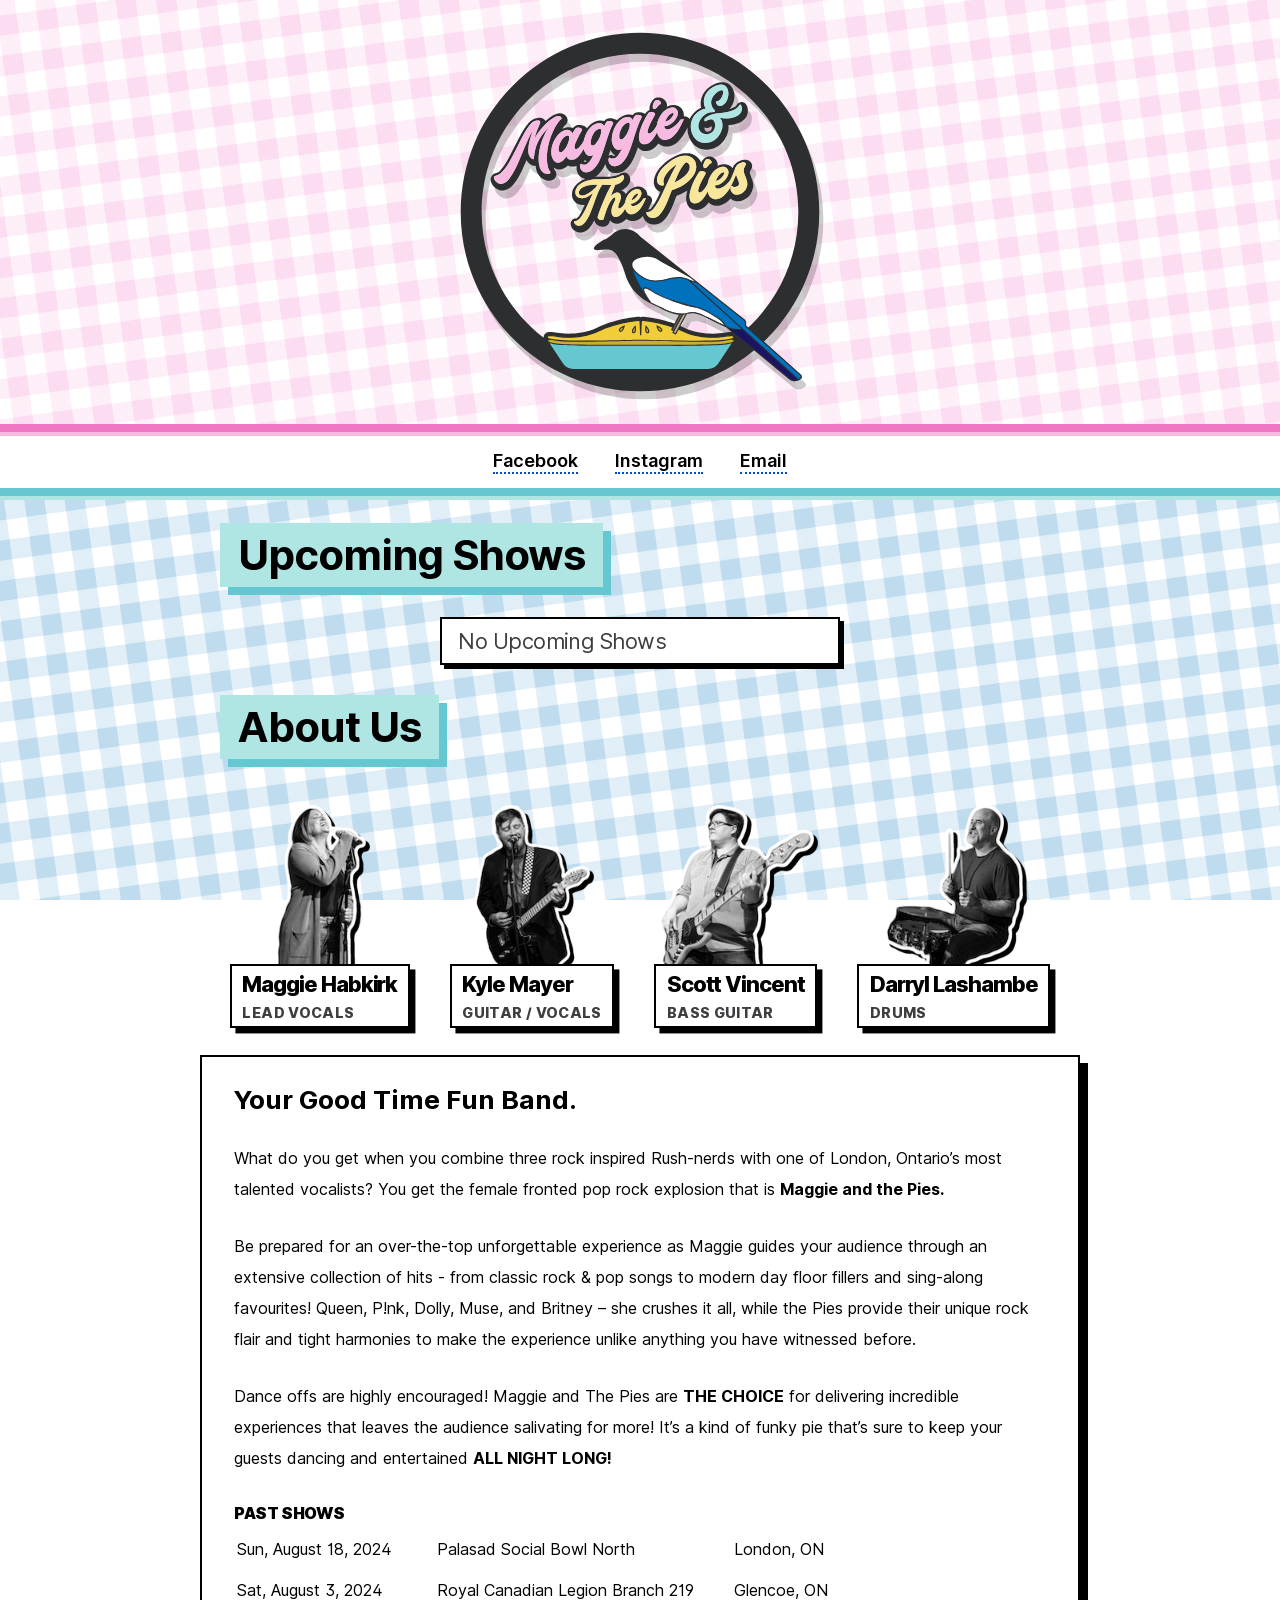
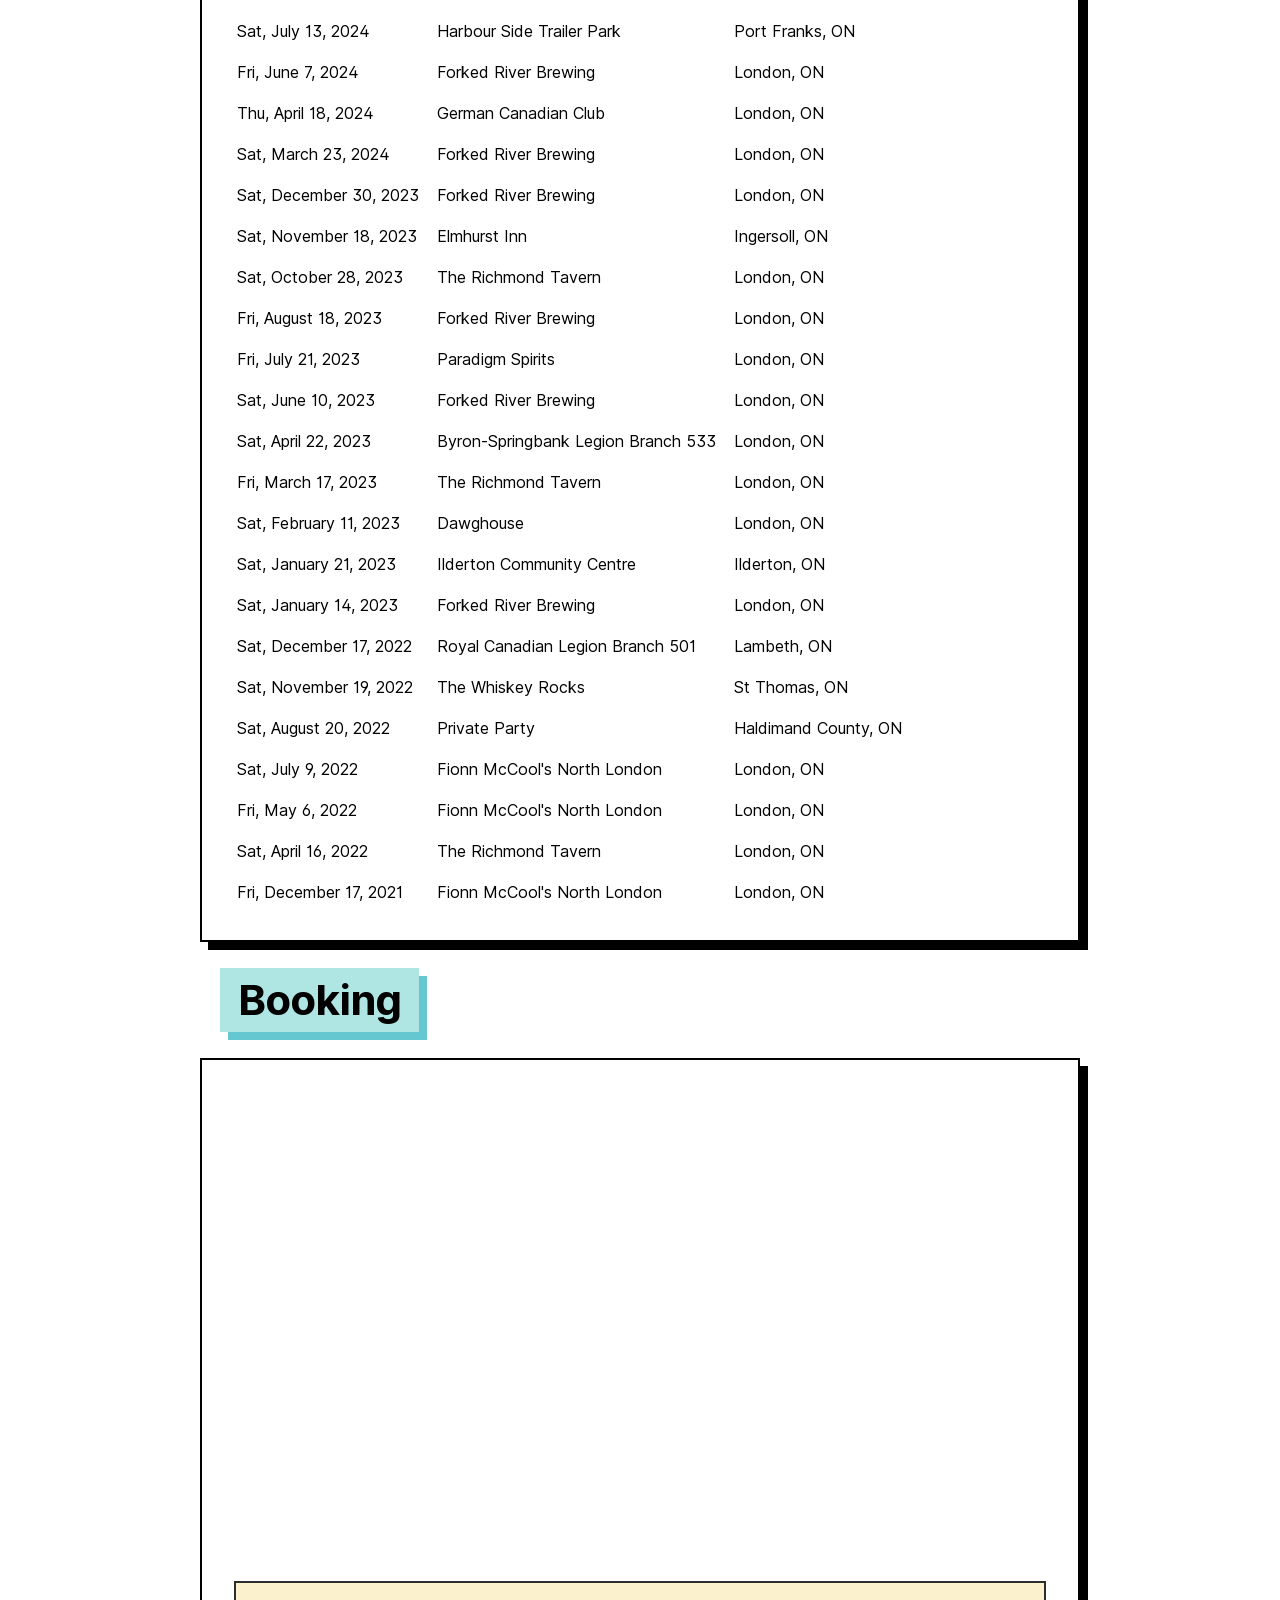
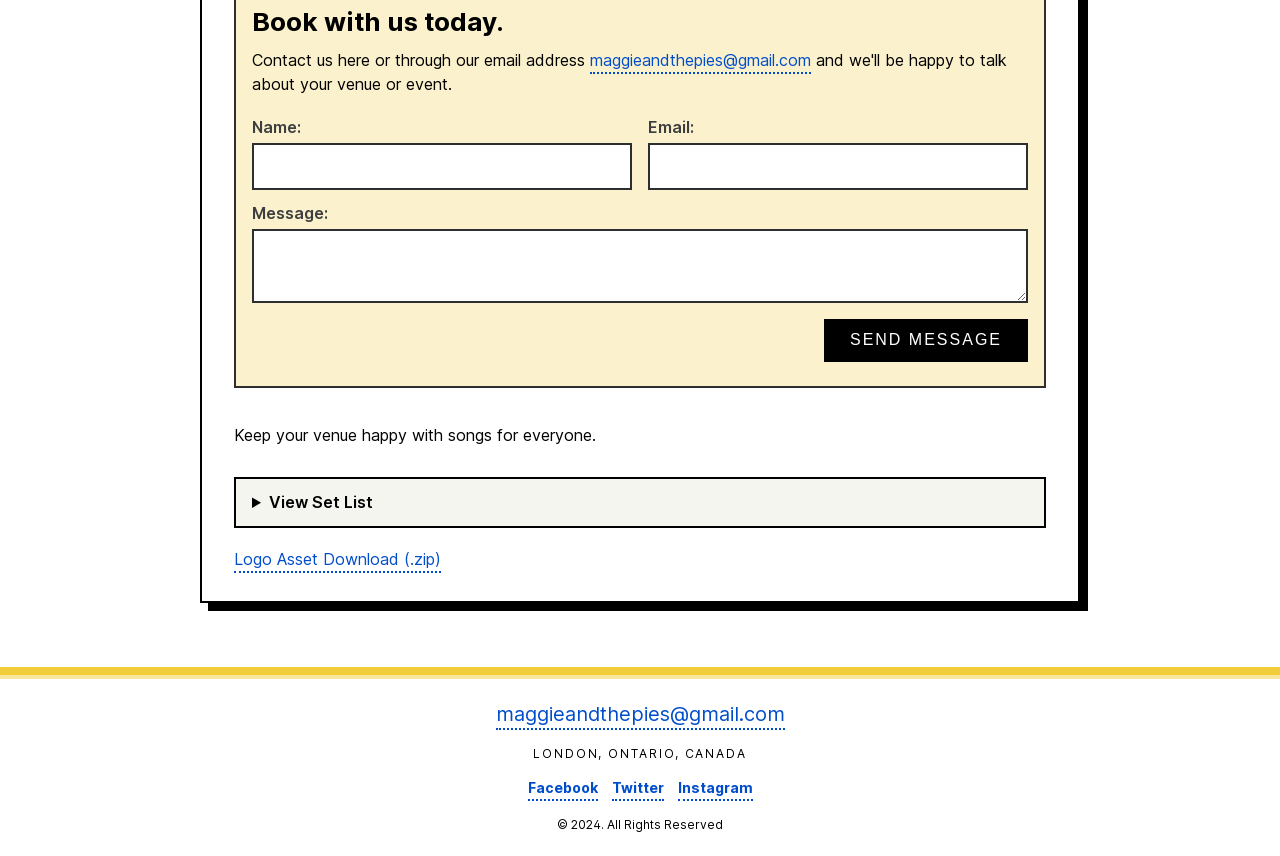
==== index.html @ 3a3b4740 "Add shows." ====
<!doctype html>
<html lang="en">
<head>
  <meta charset="utf-8">
  <title>Maggie and The Pies</title>
  <meta name="Description" content="London Ontario Good Time Fun Band.">
  <link rel="canonical" href="https://maggieandthepies.com/index.html" />
  <link rel="shortcut icon" href="favicon.ico" type="image/x-icon">
  <link rel="icon" href="favicon.ico" type="image/x-icon">
  <link rel="apple-touch-icon" sizes="144x144" href="apple-touch-icon.png">
  <meta name="viewport" content="width=device-width,minimum-scale=1,initial-scale=1">
  <meta name="format-detection" content="telephone=no" />
  <meta property="og:title" content="Maggie And The Pies"/>
  <meta property="og:url" content="https://maggieandthepies.com"/>
  <meta property="og:type" content="website"/>
  <meta property="og:image" content="https://maggieandthepies.com/img/MATP-Color-Background.jpeg"/>
  <meta property="og:site_name" content="Maggie And The Pies"/>
  <meta property="og:description" content="London Ontario Good Time Fun Band.">
  <meta name="theme-color" content="#F7BBE1">
  <script type="application/ld+json">
    {
      "@context": "http://schema.org",
      "@type": "WebSite",
      "headline": "London Ontario Good Time Fun Band.",
      "url": "https://maggieandthepies.com/index.html",
      "image": [
      "https://maggieandthepies.com/img/MATP-Color-Background.jpeg"
      ]
    }
  </script>

  <link rel="stylesheet" href="styles/styles.css">
  <!-- <link rel="dns-prefetch" href="//www.googletagmanager.com">
    <link rel="dns-prefetch" href="//www.google-analytics.com"> -->
  </head>
  <body>
    <div class="main" id="main">
      <header class="main__header">
        <nav>
          <span class="sr-only">Maggie and The Pies</span>
          <svg class="logo" version="1.1" id="logo" xmlns="http://www.w3.org/2000/svg" xmlns:xlink="http://www.w3.org/1999/xlink" x="0px" y="0px" viewBox="0 0 1024 1024" style="enable-background:new 0 0 1024 1024;" xml:space="preserve">
            <style type="text/css">
              .st0{fill:#65C8D0;}
              .st1{fill:#CCAE2F;}
              .st2{fill:#F1CE39;}
              .st3{fill:#736357;}
              .st4{fill:#C7B299;}
              .st5{fill:#FFFFFF;}
              .st6{fill:#0071BC;}
              .st7{fill:#1B1464;}
              .st8{fill:#F7BBE1;}
              .st9{fill:#AFE5E3;}
              .st10{fill:#F8E69C;}
            </style>
            <path d="M981.9,313.5c-25.7-60.7-62.5-115.3-109.3-162.1S771.3,67.8,710.5,42.1C647.6,15.5,580.8,2,512,2S376.4,15.5,313.5,42.1
            c-60.7,25.7-115.3,62.5-162.1,109.3c-46.8,46.8-83.6,101.4-109.3,162.1C15.5,376.4,2,443.2,2,512s13.5,135.6,40.1,198.5
            c25.7,60.7,62.5,115.3,109.3,162.1c46.8,46.8,101.4,83.6,162.1,109.3c62.9,26.6,129.7,40.1,198.5,40.1s135.6-13.5,198.5-40.1
            c60.7-25.7,115.3-62.5,162.1-109.3c46.8-46.8,83.6-101.4,109.3-162.1c26.6-62.9,40.1-129.7,40.1-198.5S1008.5,376.4,981.9,313.5z
            M789.4,866.9c-0.3-3-1.7-6.9-6.5-10.5c-2.7-2-6.1-2.8-11.4-2.8c-6.2,0-14.2,1.1-20.5,2.1l-0.6,0.1c-5.4,0.9-16.8,2.3-31.9,2.3
            c-21,0-52-2.9-80.5-16.7c-47.6-23.2-101.7-29.7-117.1-31.1c-0.4,0-0.9-0.1-1.3-0.1c0,0,0,0,0,0c-2.1,0-4,0.4-5.8,1.3
            c-1.8-0.8-3.8-1.3-5.8-1.3c-0.4,0-0.9,0-1.3,0.1c-15.5,1.4-69.6,7.9-117.1,31.1C361,855.2,330,858.1,309,858.1
            c-15.1,0-26.5-1.4-31.9-2.3l-0.6-0.1c-6.3-1-14.3-2.1-20.5-2.1c-5.3,0-8.6,0.8-11.4,2.8c-6.4,4.7-6.9,10.1-6.5,13.2
            C130.8,787.3,61.6,657.7,61.6,512C61.6,263.3,263.3,61.6,512,61.6S962.4,263.3,962.4,512C962.4,656.1,894.7,784.4,789.4,866.9z"/>
            <g id="Pie">
              <g>
                <path class="st0" d="M705.9,960.1H321.6c-12.1,0-23.4-6.1-30.1-16.1l-41.4-62.3c-0.9-1.4,0.1-3.3,1.8-3.3h523.5
                c1.7,0,2.7,1.9,1.8,3.3l-41.4,62.3C729.2,954,718,960.1,705.9,960.1z"/>
                <path d="M705.9,961.7H321.6c-12.7,0-24.4-6.3-31.4-16.9l-41.4-62.3c-0.8-1.2-0.8-2.7-0.2-3.9c0.7-1.2,2-2,3.4-2h523.5
                c1.4,0,2.7,0.8,3.4,2c0.7,1.2,0.6,2.7-0.2,3.9l-41.4,62.3C730.3,955.4,718.5,961.7,705.9,961.7z M252,879.9
                c-0.3,0-0.4,0.2-0.4,0.3c-0.1,0.1-0.1,0.3,0,0.5l41.4,62.3c6.4,9.6,17.1,15.4,28.7,15.4h384.3c11.6,0,22.3-5.8,28.7-15.4
                l41.4-62.3c0.1-0.2,0.1-0.4,0-0.5c-0.1-0.1-0.2-0.3-0.4-0.3H252z"/>
              </g>
              <g>
                <path class="st1" d="M780.2,878.3c0,15.3-115.5,12.7-265.8,12.7s-265.8,2.6-265.8-12.7s115.5-6.5,265.8-6.5S780.2,863,780.2,878.3
                z"/>
                <path d="M621.8,892.8c-15.8,0-32.5,0-50.1-0.1c-18.4,0-37.5-0.1-57.3-0.1c-19.7,0-38.8,0-57.3,0.1
                c-118.8,0.3-197.2,0.5-208.5-10.8c-1.1-1.1-1.7-2.3-1.7-3.7c0-1.3,0.5-2.5,1.6-3.6c8.8-8.6,61.7-7.6,141.8-6.1
                c36.9,0.7,78.8,1.5,124,1.5c45.2,0,87.1-0.8,124-1.5c80.1-1.5,133.1-2.5,141.8,6.1c1.1,1,1.6,2.2,1.6,3.6c0,1.3-0.6,2.6-1.7,3.7
                C770.6,891.5,712.2,892.8,621.8,892.8z M514.4,889.4c19.7,0,38.8,0,57.3,0.1c109.4,0.3,195.9,0.5,206.2-9.8
                c0.7-0.7,0.7-1.2,0.7-1.3c0-0.3-0.1-0.7-0.6-1.2c-7.8-7.7-65.9-6.6-139.5-5.2c-36.9,0.7-78.8,1.5-124,1.5
                c-45.2,0-87.1-0.8-124-1.5c-73.6-1.4-131.7-2.5-139.5,5.2c-0.6,0.5-0.6,0.9-0.6,1.2c0,0.2,0,0.7,0.7,1.3
                c10.3,10.3,96.7,10.1,206.2,9.8C475.6,889.4,494.7,889.4,514.4,889.4z"/>
              </g>
              <g>
                <path class="st2" d="M777,864.4c-3.2-2.4-21.1,0.6-25.1,1.2c-18.2,2.8-71.5,7.4-118.2-15.3c-46-22.4-98.5-28.7-113.7-30.1
                c-2.4-0.2-4.5,1.6-4.7,4l-1.5,37.3l-1.5-37.3c-0.2-2.4-2.3-4.2-4.7-4c-15.2,1.4-67.7,7.7-113.7,30.1
                c-46.8,22.8-100,18.2-118.2,15.3c-4-0.6-21.8-3.6-25.1-1.2c-8.1,6-5.4,17.6,147.3,14.6c88.8-1.8,110.3-2.1,115.2-2.2
                c0,0,0.1,0,0.1,0l0,0c0.3,0,0.5,0,0.6,0c0.2,0,0.4,0,0.6,0l0,0c0,0,0.1,0,0.1,0c5,0.1,26.4,0.4,115.2,2.2
                C782.4,882,785.1,870.4,777,864.4z"/>
                <path d="M675.5,881.1c-14,0-29.2-0.2-45.9-0.5c-88-1.7-110-2.1-115.2-2.2c-0.1,0-0.1,0-0.1,0c-0.1,0-0.1,0-0.2,0l-0.5,0l-0.5,0
                c-0.1,0-0.1,0-0.2,0c0,0,0,0-0.1,0c-5.2,0.1-27.1,0.4-115.2,2.2c-54.2,1.1-94.4,0.4-119.5-2c-26.2-2.5-30.7-6.3-31.7-9.4
                c-0.5-1.5-0.4-3.7,3-6.2c2.5-1.9,10.4-1.6,25.7,0.8l0.6,0.1c10.9,1.7,67.6,9,117.3-15.2c46.3-22.5,99.2-28.9,114.3-30.3
                c1.6-0.1,3.2,0.3,4.4,1.4c1,0.9,1.7,2,2,3.3c0.3-1.3,1-2.5,2-3.3c1.2-1,2.8-1.5,4.4-1.4c15.1,1.4,68,7.8,114.3,30.3
                c49.6,24.2,106.4,16.9,117.3,15.2l0.6-0.1c15.2-2.4,23.2-2.7,25.7-0.8c3.4,2.5,3.5,4.7,3,6.2c-1,3-5.6,6.8-31.7,9.4
                C731.8,880.3,707.1,881.1,675.5,881.1z M514.4,875.2C514.4,875.2,514.4,875.2,514.4,875.2c5.2,0.1,27,0.4,115.3,2.2
                c54.1,1.1,94.1,0.4,119.2-2c25.4-2.5,28.6-6.1,28.9-7.1c0.2-0.6-0.5-1.5-1.8-2.5c0,0,0,0,0,0c-0.6-0.4-4-1.6-23.2,1.4l-0.6,0.1
                c-11,1.7-68.7,9.1-119.2-15.5c-45.8-22.3-98.2-28.6-113.1-30c-0.7-0.1-1.4,0.2-1.9,0.6c-0.5,0.5-0.9,1.1-0.9,1.8l-1.5,37.3
                c0,0.9-0.8,1.6-1.7,1.6s-1.6-0.7-1.7-1.6l-1.5-37.3c-0.1-0.7-0.4-1.3-0.9-1.8c-0.5-0.5-1.2-0.7-1.9-0.6c-15,1.4-67.3,7.7-113.1,30
                C344,876.4,286.3,869,275.3,867.2l-0.6-0.1c-19.2-3-22.6-1.9-23.2-1.4c-1.3,1-2,1.9-1.8,2.5c1,2.8,14.5,11.8,148.1,9.1
                c88.4-1.8,110.1-2.1,115.3-2.2c0,0,0,0,0,0c0,0,0,0,0,0l0.6,0L514.4,875.2C514.4,875.2,514.4,875.2,514.4,875.2z"/>
              </g>
              <g>
                <path class="st1" d="M533.3,855.5c-2.7,0-4-3.5-4.6-5.6c-0.9-3.5,0-9.2,0.7-12.7c2.4,2.7,6,7.2,7,10.7c0.6,2.4,1.2,6.6-2.1,7.5
                C533.9,855.4,533.6,855.5,533.3,855.5z"/>
                <path d="M530.4,841c1.9,2.4,3.8,5.2,4.3,7.3c0.7,2.6,0.4,3.9,0.2,4.5c-0.2,0.4-0.4,0.8-1.1,0.9c-0.2,0.1-0.4,0.1-0.5,0.1
                c-1.1,0-2.3-1.6-3-4.3C529.7,847.4,530,844,530.4,841 M528.5,833.8c0,0-2.9,10.8-1.4,16.6c1.3,4.8,3.7,6.8,6.2,6.8
                c0.5,0,0.9-0.1,1.4-0.2c3-0.8,4.8-3.7,3.3-9.5C536.4,841.7,528.5,833.8,528.5,833.8L528.5,833.8z"/>
              </g>
              <g>
                <path class="st1" d="M494.2,855.5c-0.3,0-0.6,0-1-0.1c-3.3-0.9-2.7-5.1-2.1-7.5c0.9-3.3,4.4-7.8,7-10.7c0.7,3.5,1.6,9.2,0.7,12.7
                C498.2,852,496.8,855.5,494.2,855.5L494.2,855.5z"/>
                <path d="M497,841c0.4,3,0.7,6.4,0.1,8.5c-0.7,2.7-1.8,4.3-3,4.3c-0.2,0-0.3,0-0.5-0.1c-0.7-0.2-1-0.6-1.1-0.9
                c-0.2-0.6-0.5-1.9,0.2-4.5C493.3,846.2,495.1,843.4,497,841 M499,833.8c0,0-7.9,7.9-9.5,13.7c-1.5,5.7,0.3,8.7,3.3,9.5
                c0.5,0.1,0.9,0.2,1.4,0.2c2.5,0,4.9-1.9,6.2-6.8C501.9,844.6,499,833.8,499,833.8L499,833.8z"/>
              </g>
              <g>
                <path class="st1" d="M456.8,851.7c-0.7,0-1.4-0.3-2.1-0.8c-0.9-0.7-1.3-1.6-1.2-2.7c0.1-1.4,0.9-3.1,2.5-5
                c2.3-2.8,7.5-5.3,10.8-6.7c-0.8,3.5-2.4,9.1-4.8,11.8C460.2,850.5,458.4,851.7,456.8,851.7L456.8,851.7z"/>
                <path d="M464.3,839.5c-0.9,3-2.1,6.1-3.5,7.8c-1.5,1.7-2.9,2.8-4,2.8c-0.2,0-0.6,0-1-0.4c-1.5-1.3,0.3-3.9,1.5-5.3
                C458.7,842.6,461.5,840.9,464.3,839.5 M469.1,833.8c0,0-10.5,3.8-14.4,8.4c-3.8,4.6-3.4,8-1.1,10c0.9,0.8,2,1.2,3.1,1.2
                c1.9,0,4.1-1.2,6.5-4C467.1,844.8,469.1,833.8,469.1,833.8L469.1,833.8z"/>
              </g>
              <g>
                <path class="st1" d="M570.6,851.7c-1.6,0-3.4-1.2-5.2-3.4c-2.3-2.8-3.9-8.4-4.8-11.8c3.3,1.4,8.5,4,10.8,6.7
                c1.5,1.8,2.4,3.6,2.5,5c0.1,1.1-0.3,2-1.2,2.7C572.1,851.4,571.4,851.7,570.6,851.7z"/>
                <path d="M563.2,839.5c2.8,1.4,5.6,3.1,7,4.8c1.2,1.4,3,4,1.5,5.3c-0.5,0.4-0.8,0.4-1,0.4c-1,0-2.5-1-4-2.8
                C565.3,845.6,564.1,842.5,563.2,839.5 M558.4,833.8c0,0,1.9,11,5.8,15.6c2.4,2.8,4.6,4,6.5,4c1.2,0,2.2-0.4,3.1-1.2
                c2.4-2,2.8-5.4-1.1-10C568.9,837.6,558.4,833.8,558.4,833.8L558.4,833.8z"/>
              </g>
            </g>
            <g id="MagPie_4_">
              <g>

                <rect x="623.1" y="764.1" transform="matrix(0.883 0.4694 -0.4694 0.883 453.1776 -199.787)" class="st3" width="8.3" height="89.7"/>
                <path d="M609.9,852.2c-0.3,0-0.5-0.1-0.8-0.2l-7.4-3.9c-0.4-0.2-0.7-0.6-0.8-1c-0.1-0.4-0.1-0.9,0.1-1.3l42.1-79.2
                c0.2-0.4,0.6-0.7,1-0.8c0.4-0.1,0.9-0.1,1.3,0.1l7.4,3.9c0.8,0.4,1.1,1.4,0.7,2.2l-42.1,79.2C611.1,851.9,610.5,852.2,609.9,852.2
                z M604.8,846l4.4,2.4l40.6-76.3l-4.4-2.4L604.8,846z"/>
              </g>
              <g>

                <rect x="626.6" y="772.2" transform="matrix(0.883 0.4694 -0.4694 0.883 457.3786 -200.4923)" class="st4" width="8.3" height="89.7"/>
                <path d="M613.4,860.3c-0.3,0-0.5-0.1-0.8-0.2l-7.4-3.9c-0.4-0.2-0.7-0.6-0.8-1c-0.1-0.4-0.1-0.9,0.1-1.3l42.1-79.2
                c0.4-0.8,1.4-1.1,2.2-0.7l7.4,3.9c0.4,0.2,0.7,0.6,0.8,1c0.1,0.4,0.1,0.9-0.1,1.3l-42.1,79.2C614.6,860,614,860.3,613.4,860.3z
                M608.3,854l4.4,2.4l40.6-76.3l-4.4-2.4L608.3,854z"/>
              </g>
              <path d="M969.6,974.2L813.5,834.9l0.4-7c0.2-4.2-1.6-8.2-4.9-10.8L514.3,583.3c-13-15.3-27.6-23-43.6-23c-19,0-32.7,11.1-33.3,11.6
              l-0.1,0l0,0c-0.2,0.1-15.3,14.7-24.3,17.7c-8.8,2.9-32.1,18.7-32.4,25.4c0,0.4,0,1.1,0.5,2c1,2,5.6,3.3,6.3,3.4
              c1,0.1,2.1,0.1,3.2,0.1c3.2,0,7.2-0.4,12.2-1.1c1.1-0.1,9-0.9,12.3-0.9c0.3,0,0.5,0,0.7,0c0.8,0,1.7,0.1,2.7,0.1
              c5.8,0.1,13,0.3,21.6,8.9c10.4,10.5,20.6,31.7,30.3,62.8c17.8,57.3,63.5,78.2,85.5,88.3c2.4,1.1,4.6,2.1,6.4,3
              c2.4,1.2,4.9,2.5,7.6,3.9c15.2,7.9,36.1,18.7,59.6,18.7c6.6,0,13.2-0.9,19.6-2.6c4-1.1,7.8-1.6,11.6-1.6c14.1,0,28.8,7.2,55.6,20.4
              c10.5,5.2,22.5,11,37,17.8c0.9,0.4,1.8,0.8,2.7,1.2l3,2.5l177,145.5c4.8,3.8,10.5,5.8,16.5,5.8c7.3,0,14.3-3,19.3-8.3l0.2-0.2
              l0.1-0.3C973.5,980.7,972.5,976.6,969.6,974.2z"/>
              <path class="st5" d="M506.4,644.6L506.4,644.6l-0.1,0c-0.1,0-14.3,4.8-16,15.2c-1.4,8.6,6.2,19.4,22,31.1
              c14.4,10.6,28.5,15.6,44.4,15.6c11.2,0,22.2-2.5,32.7-4.9c10.5-2.4,21.4-4.8,32.4-4.8c9.2,0,17.6,1.7,25.8,5.1
              c8.6,3.6,15.6,6.3,21.2,8.2L655,699.1l-83.1-45.3l-0.2-0.1l-0.2-0.2c-0.1-0.1-15-14.3-39-14.3C523.9,639.3,515.2,641.1,506.4,644.6
              z"/>
              <g>
                <path class="st6" d="M653.1,707.2l22.7,7.4L807.4,819c2.6,2.1,4.1,5.4,3.9,8.7l-0.4,8.2L968,976c2.1,1.8,2.8,4.6,1.8,7.1
                c-2,2.1-4.4,3.8-7.1,5.1L653.1,707.2z"/>
                <path d="M656.5,709.2l18.9,6.2l131.5,104.3c2.4,1.9,3.8,4.9,3.6,8l-0.4,7.8l0,0.8l0.6,0.5l156.8,139.9c1.7,1.5,2.4,3.9,1.6,6
                c-1.8,1.9-3.9,3.4-6.2,4.6L656.5,709.2 M649.7,705.2l312.8,284.1c2.9-1.3,5.6-3.2,7.9-5.6c1.2-2.8,0.5-6.1-1.9-8.2L811.8,835.6
                l0.4-7.8c0.2-3.6-1.4-7.2-4.2-9.4L676.2,713.8L649.7,705.2L649.7,705.2z"/>
              </g>
              <g>
                <path class="st5" d="M753.7,835.6c-14.4-6.7-26.2-12.5-36.6-17.6c-27.1-13.3-42-20.6-56.7-20.6c-4,0-8.1,0.6-12.3,1.7
                c-6.1,1.7-12.5,2.5-18.9,2.5c-22.9,0-43.4-10.6-58.4-18.4c-2.7-1.4-5.2-2.7-7.6-3.9c-1.9-0.9-4-1.9-6.4-3c-4.1-1.9-8.8-4-13.9-6.6
                c-0.9-1.7-2.6-3.9-4.6-6.7c-3.3-4.5-7.4-10.2-10.5-16.3c-5.5-10.7-5.4-15-4.4-16.6c0.5-0.9,1.5-1.3,3-1.3c4.5,0,12.1,4.1,17.3,7.5
                c6.2,4.2,29,18.5,62.7,29.3c31.8,10.2,42,13.3,65.4,18c19.5,3.9,43.6,19.5,58,28.8c3.1,2,5.8,3.8,8,5.1
                C744.1,821.3,750,829.2,753.7,835.6z"/>
                <path d="M526.5,729.6c4.3,0,11.8,4,16.8,7.4c6.2,4.2,29.1,18.6,63,29.4c31.8,10.2,42,13.3,65.5,18c19.4,3.9,43.4,19.4,57.7,28.7
                c3.1,2,5.8,3.8,8,5.1c5.3,3.2,10.5,9.6,14.1,15.5c-13.3-6.2-24.3-11.6-34.1-16.4c-27.2-13.4-42.2-20.7-57-20.7
                c-4.1,0-8.2,0.6-12.5,1.7c-6.1,1.6-12.4,2.5-18.7,2.5c-22.7,0-43.1-10.6-58-18.3c-2.7-1.4-5.2-2.7-7.6-3.9c-1.9-0.9-4-1.9-6.5-3
                c-4-1.9-8.6-4-13.6-6.5c-1-1.7-2.6-3.9-4.5-6.6c-3.3-4.5-7.4-10.1-10.4-16.2c-5.8-11.3-5-14.8-4.4-15.8
                C524.3,730.3,524.7,729.6,526.5,729.6 M526.5,728c-4.9,0-6.8,4.4,0.6,19.1c5.1,10,12.9,18.9,15.2,23.3c8.3,4.3,15.6,7.3,20.6,9.8
                c15.8,7.8,39.2,22.4,66.4,22.4c6.2,0,12.6-0.8,19.1-2.5c4.2-1.1,8.1-1.7,12.1-1.7c20,0,40.6,13.9,93.3,38.3
                c0.7,0.3,1.3,0.6,1.9,0.9c-4-7.5-10.7-16.6-17.3-20.6c-12.1-7.3-42.4-29.2-66.3-34c-23.9-4.8-34.4-8.1-65.3-18
                c-30.9-9.9-53.3-23.1-62.5-29.2C539.6,732.5,531.5,728,526.5,728L526.5,728z"/>
              </g>
              <g>
                <path class="st6" d="M790.8,845.6c-9.2,0-22.6-1.5-34.5-8.7c-3.7-6.9-10.4-16.4-17.5-20.7c-2.1-1.3-4.8-3-7.9-5
                c-14.5-9.4-38.8-25.1-58.6-29c-23.4-4.7-33.5-7.8-65.3-18c-33.5-10.7-56.2-25-62.3-29.1c-2-1.3-12-7.8-18.2-7.8
                c-2.1,0-3.5,0.7-4.4,2.1c-1.6,2.7-0.7,7.7,2.9,15.4c-5.7-8.9-9.7-15.3-19.2-32.9c-9.9-18.9-14.1-31.8-15.6-40.4
                c3.4,6.7,10.3,13.9,20.6,21.5c14.8,11,29.4,16.1,45.9,16.1c11.5,0,22.6-2.5,33.3-4.9c10.4-2.3,21.1-4.8,31.9-4.8
                c8.8,0,16.9,1.6,24.8,4.9c0.6,0.2,1,0.4,1.4,0.6l1.1,1c0,0,6.3,5.8,17.2,15.6l135.8,123.3C799.9,845.1,795.8,845.6,790.8,845.6
                C790.8,845.6,790.8,845.6,790.8,845.6z"/>
                <path d="M492,676c3.9,5.6,10,11.5,18.3,17.6c15,11.1,29.7,16.2,46.3,16.2c11.6,0,22.7-2.5,33.5-5c10.8-2.4,21-4.8,31.7-4.8
                c8.7,0,16.7,1.6,24.5,4.9c0.5,0.2,0.9,0.4,1.2,0.6l1,0.9c0,0,6.3,5.8,17.2,15.6l134.5,122.1c-2.3,0.3-5.6,0.5-9.5,0.5
                c-9,0-22.2-1.5-33.8-8.5c-3.8-7-10.6-16.5-17.7-20.8c-2.1-1.3-4.8-3-7.9-5c-14.6-9.4-38.9-25.1-58.9-29.1
                c-23.3-4.7-33.5-7.8-65.2-17.9c-33.4-10.7-56-24.9-62.1-29c-2.8-1.9-12.4-8-18.7-8c-3,0-4.4,1.3-5.1,2.5c-1.1,1.8-1.2,4.5-0.2,8.3
                c-3.8-6.2-7.8-13-14.6-25.6C498.3,695.8,494.1,684.3,492,676 M488.6,663.8C488.6,663.8,488.6,663.8,488.6,663.8
                C488.6,663.8,488.6,663.8,488.6,663.8L488.6,663.8z M488.6,663.8L488.6,663.8C488.6,663.8,488.6,663.8,488.6,663.8
                C488.6,663.8,488.6,663.8,488.6,663.8L488.6,663.8z M488.6,663.8c0.1,7.7,2.9,22.5,16.5,48.4c10,18.4,13.8,24.5,20.4,34.8
                c4.5,6.6,9.6,13,13.2,17.8c-3.4-4.7-8.1-11-11.6-17.8c-7.5-14.7-5.6-19.1-0.6-19.1c5,0,13.1,4.6,17.8,7.7
                c9.2,6.2,31.6,19.3,62.5,29.2c30.9,9.9,41.5,13.2,65.3,18c23.9,4.8,54.1,26.6,66.3,34c6.6,4,13.4,13.1,17.3,20.6
                c11.9,7.3,25.3,9,35.1,9c6.7,0,11.7-0.8,13.2-1.1L666.9,720.8c-10.9-9.9-17.2-15.6-17.2-15.6s1.4,0-2.7-1.8c-8.7-3.7-17-5-25.1-5
                c-21.9,0-42.5,9.7-65.2,9.7c-14.1,0-28.9-3.7-45.4-15.9C495.4,680.4,489.4,671.1,488.6,663.8L488.6,663.8z"/>
              </g>
              <g>
                <path class="st7" d="M952.3,990.6c-5.5,0-10.6-1.8-14.9-5.2L763.1,842.1c10.1,4.2,20.4,5.1,27.7,5.1c6.3,0,11.1-0.7,13-1L961,989
                C958.2,990,955.2,990.6,952.3,990.6L952.3,990.6z"/>
                <path d="M767.3,844.5c8.6,2.8,17.1,3.5,23.4,3.5c6,0,10.6-0.6,12.7-1l155.9,141.6c-2.3,0.7-4.7,1.1-7.1,1.1
                c-5.3,0-10.3-1.7-14.4-5L767.3,844.5 M757.2,838.3l2.7,2.2l177,145.5c4.6,3.6,10,5.4,15.4,5.4c3.5,0,7-0.7,10.2-2.2L804,845.3
                c-1.5,0.3-6.5,1.1-13.2,1.1C781.4,846.4,768.7,844.9,757.2,838.3L757.2,838.3z"/>
              </g>
            </g>
            <g id="Text_Shadow">
              <path d="M393.1,308.2c2.2-3.7,4-7.6,5.6-11.8c1.5-4.1,2.6-7.9,3-11.2c0.5-3.4,0.3-6-0.5-8c-0.8-2-2.5-2.7-5-2.1
              c-3.5,0.8-6.7,2.5-9.6,5.3c-2.9,2.8-5.4,6-7.5,9.7c-2.1,3.7-3.8,7.6-5,11.6c-1.2,4.1-1.9,7.7-2.1,11c-0.2,3.3,0.2,5.9,1.2,7.8
              c1,1.9,2.7,2.6,5.1,2.1c2.6-0.6,5.2-2.2,7.8-4.9C388.6,315.1,390.9,311.9,393.1,308.2z"/>
              <path d="M597.3,247.9c2.1-1.9,4-4,5.7-6.2c1.7-2.2,2.9-4.2,3.7-5.9c0.8-1.8,1.1-3.2,0.9-4.2c-0.2-1-1.1-1.4-2.7-1
              c-2,0.4-4.1,1.4-6.2,2.9c-2.1,1.5-4.1,3.4-6,5.5c-1.9,2.2-3.7,4.7-5.2,7.4c-1.6,2.8-2.9,5.6-4,8.4c2.4,0,4.7-0.7,7.1-2.1
              C592.9,251.4,595.1,249.8,597.3,247.9z"/>
              <path d="M498.4,472.7c1.7-1.5,3.1-3.1,4.4-4.8c1.3-1.7,2.3-3.2,2.9-4.6c0.6-1.4,0.9-2.5,0.7-3.3c-0.2-0.8-0.9-1.1-2.1-0.8
              c-1.6,0.3-3.2,1.1-4.8,2.3c-1.6,1.2-3.2,2.6-4.7,4.3c-1.5,1.7-2.8,3.6-4.1,5.8c-1.2,2.2-2.3,4.3-3.1,6.5c1.8,0,3.7-0.6,5.5-1.6
              S496.8,474.2,498.4,472.7z"/>
              <path d="M304.9,294.6c-3.5,0.8-6.7,2.5-9.6,5.3c-2.9,2.8-5.4,6-7.5,9.7c-2.1,3.7-3.8,7.6-5.1,11.6c-1.3,4.1-2,7.7-2.1,11
              c-0.1,3.3,0.3,5.9,1.3,7.8c1,1.9,2.7,2.6,5.1,2.1c2.6-0.6,5.2-2.2,7.8-4.9c2.6-2.7,4.9-5.9,7.1-9.6c2.2-3.7,4-7.6,5.6-11.8
              c1.5-4.1,2.6-7.9,3-11.2c0.5-3.4,0.3-6-0.5-8C309.1,294.8,307.4,294.1,304.9,294.6z"/>
              <path d="M741.4,416.4c2.1-1.9,4-4,5.7-6.2c1.7-2.2,2.9-4.2,3.7-5.9c0.8-1.8,1.1-3.2,0.9-4.2c-0.2-1-1.1-1.4-2.7-1
              c-2,0.4-4.1,1.4-6.2,2.9c-2.1,1.5-4.1,3.4-6,5.5c-1.9,2.2-3.7,4.7-5.2,7.4c-1.6,2.8-2.9,5.6-4,8.4c2.4,0,4.7-0.7,7.1-2.1
              C737,420,739.2,418.4,741.4,416.4z"/>
              <path d="M649.7,373.8c-1.7-1.4-3.6-2.4-5.9-3c-3.3,2.1-6.5,5.1-9.5,8.9c-3,3.8-5.8,8.2-8.5,13.2c-2.7,5-5.4,10.5-7.9,16.4
              c-2.6,5.9-5.1,12.1-7.5,18.6c5.5-2.4,11.1-5.3,16.6-8.8c5.5-3.5,10.4-7.3,14.6-11.5c4.2-4.2,7.4-8.6,9.7-13.3
              c2.2-4.7,2.8-9.5,1.8-14.4C652.5,377.3,651.3,375.3,649.7,373.8z"/>
              <path d="M363.1,436.7c-5.1,1.1-9.4,2.6-13,4.6c-3.5,2-6.3,4.2-8.3,6.5c-2,2.3-3.3,4.6-3.8,6.9c-0.5,2.3-0.3,4.3,0.6,5.9
              c0.9,1.7,2.5,2.9,4.9,3.7c2.3,0.7,5.4,0.7,9.2-0.1c2.9-0.6,5.9-1.7,8.9-3.3c3-1.6,6-3.4,8.9-5.4c2.9-2,5.7-4.3,8.4-6.7
              c2.7-2.4,5.2-4.8,7.6-7.1c0.7-1.3,1.4-2.5,2.1-3.6c0.6-1.1,1.3-2.3,2-3.5c-4.7,0-9.3,0.1-13.9,0.3
              C372,435.1,367.5,435.7,363.1,436.7z"/>
              <path d="M459.2,305.3c2.6-0.6,5.2-2.2,7.8-4.9c2.6-2.7,4.9-5.9,7.1-9.6c2.2-3.7,4-7.6,5.6-11.8c1.5-4.1,2.6-7.9,3-11.2
              c0.5-3.4,0.3-6-0.5-8c-0.8-2-2.5-2.7-5-2.1c-3.5,0.8-6.7,2.5-9.6,5.3c-2.9,2.8-5.4,6-7.5,9.7c-2.1,3.7-3.8,7.6-5,11.6
              c-1.2,4-1.9,7.7-2.1,11c-0.2,3.3,0.2,5.9,1.2,7.8C455.2,305.1,456.9,305.8,459.2,305.3z"/>
              <path d="M833.5,429c-1.4-6.6-3.1-12.1-5.2-16.8c-1.4-3.2-2.5-6.2-3.3-8.8c-0.5-1.6-0.6-3.3-0.4-5c0-0.2,0.3-2.4,3.3-7.2
              c3.4-5.4,3.4-10.3,2.7-13.4c-1.6-7.2-7.1-12.4-14.8-13.8c-1.9-0.3-3.8-0.5-5.7-0.5c-2.2,0-4.3,0.2-6.4,0.7
              c-6.8,1.5-12.9,4.3-18,8.6c-4.9,4.1-8.4,9-10.5,14.7c-1.8-2.5-3.9-4.6-6.4-6.3c-3.2-2.3-7-3.8-11.2-4.6c-1.8-0.3-3.7-0.5-5.6-0.5
              c-2.4,0-5,0.3-7.6,0.8c-4.2,0.9-8.2,2.3-12,4.1c0-0.1,0-0.1,0.1-0.2c0.6-2.6,0.6-5.2,0-7.8c-0.6-2.7-1.7-5.3-3.5-7.9
              c-1.7-2.5-3.8-4.6-6.4-6.4c-2.2-1.5-4.6-2.7-7.2-3.6c-2.2-0.7-4.5-1.1-6.8-1.1c-1.5,0-3,0.2-4.5,0.5c-5.8,1.2-10.7,4.9-14.6,10.9
              c-1.3,2-2.4,4.1-3.4,6.3c-1.3-3.3-3-6.3-5-9.2c-3.4-4.6-7.6-8.5-12.6-11.5c-4.9-3-10.6-5-16.9-5.9c-2.4-0.4-4.9-0.5-7.3-0.5
              c-3.9,0-7.9,0.4-12,1.3c-6.2,1.3-12.7,3.6-19.3,6.7c-6.4,3-12.8,6.7-18.8,10.9c-6,4.2-11.8,9-17.2,14.2
              c-5.5,5.3-10.3,10.9-14.3,16.6c-4.2,6.1-7.3,12.4-9.3,18.7c-2.3,7.3-2.7,14.5-1.3,21.4c1,4.5,2.8,8.3,5.4,11.6c2.4,3,5.4,5.4,8.7,7
              c1.3,0.6,2.6,1.2,4,1.6c-0.7,1.6-1.4,3.1-2.1,4.7c-4.1,9-8.3,17.2-12.4,24.3c-3.8,6.7-7.6,12.3-11.3,16.7c-2.5,3-4.6,4.3-5.7,4.5
              c0,0,0,0,0,0c0,0-0.1,0-0.1,0c-0.1,0-0.2,0-0.3,0c-0.9-0.1-1.8-0.2-2.6-0.2c0,0-0.1,0-0.1,0c1.3-2.3,2.6-4.7,3.7-7.2
              c2.4-5,4.5-9.7,6.2-13.9c1.9-4.5,1.2-9.8-2-13.6c-2.5-3.1-6.3-4.8-10.2-4.8c-0.1,0-0.1,0-0.2,0c0-1.7-0.2-3.4-0.5-5
              c-0.6-2.8-1.7-5.6-3.2-8.2c-1.8-3.1-4.1-5.6-7-7.7c-2.9-2-6.2-3.4-9.8-4.1c-1.6-0.3-3.2-0.5-4.9-0.5c-2.1,0-4.3,0.2-6.5,0.7
              c-5.9,1.3-11.4,3.7-16.2,7.1c-4.5,3.2-8.5,7.1-11.9,11.7c-0.5,0.6-0.9,1.3-1.4,1.9c-2.6-4.6-6.1-7.2-9-8.7
              c-1.4-0.7-2.8-1.3-4.3-1.7c2-0.7,4-1.7,6.1-2.9c3.4-1.9,6.5-4.3,9.4-6.9c3.1-2.9,5.6-6.2,7.5-9.8c2.7-5,3.5-10.5,2.3-15.8
              c-0.5-2.3-1.4-4.5-2.7-6.9c-2.9-5.2-8.1-8.4-13.8-8.4c0,0,0,0,0,0c-1.1,0-2.3,0.1-3.4,0.4c-1.9,0.4-4,1.2-6.4,2.5
              c-1.1,0.6-2.7,1.3-4.6,2.2c-1.8,0.8-3.9,1.7-6.3,2.5c-2.2,0.8-4.7,1.5-7.6,2.1c-5,1.1-10,1.7-14.9,1.9c-4.7,0.2-9.5,0.2-14.2,0.2
              c-0.8,0-1.5,0-2.3,0c-0.7,0-1.4,0-2.1,0c-5.1,0-10.4,0.1-15.6,0.3c-1.8,0.1-3.7,0.2-5.5,0.4c2.7-1.6,5.3-3.5,7.7-5.7
              c5.2-4.7,9.7-10.2,13.6-16.3c2.9-4.7,5.6-9.6,7.9-14.7c0.4,2.5,1.2,4.9,2.3,7.4c2.5,5.7,6.6,10.4,12.3,14.1
              c4.3,2.7,9.4,4.1,15.1,4.1c2.8,0,5.8-0.3,8.9-1c7.9-1.7,14.9-5.3,21-10.9c5.2-4.7,9.7-10.2,13.6-16.3c3.6-5.7,6.8-11.8,9.4-18.1
              c2.5-5.8,4.6-11.3,6.4-16.3c0,0,0-0.1,0-0.1c1.3-3.6,2.5-7.2,3.7-10.9c2.3,3.3,5.2,5.9,8.7,7.7c4.3,2.2,8.9,3.4,13.7,3.4
              c2.3,0,4.6-0.3,6.9-0.8c8.1-1.7,15.3-5.8,21.5-12.1c2.6-2.6,5-5.4,7.3-8.5c0.3,0.3,0.6,0.5,0.9,0.8c3.9,3.3,8.5,5.6,13.6,6.8
              c2.6,0.6,5.3,1,8.1,1c2.8,0,5.6-0.3,8.6-0.9c8.5-1.8,16.1-5.7,22.7-11.6c5.7-5,10.9-10.9,15.4-17.5c4.3-6.3,8.2-13,11.4-19.9
              c0.8-1.6,1.5-3.2,2.2-4.8c-0.3,6,0.1,11.9,1.3,17.7c1.4,6.7,3.9,13.2,7.3,19.2c3.6,6.3,8.2,11.7,13.8,16c5.7,4.4,12.4,7.5,20,9.2
              c3.5,0.8,7.3,1.2,11.1,1.2c4.3,0,8.9-0.5,13.6-1.5c8.6-1.8,16.4-5.5,23.2-10.8c6.4-5,11.8-10.9,16-17.6c4.2-6.6,7.2-13.8,8.9-21.1
              c1.5-6.5,1.9-12.8,1.1-18.8c1.3,0,2.7,0,4-0.1c3.5-0.2,7.4-0.7,11.3-1.5c4.6-1,9.3-2.5,13.9-4.3c5.2-2.1,9.8-5,13.9-8.5
              c4.6-4,8-8.9,10.2-14.6c2.3-6.1,2.7-12.9,1.1-20.3c-0.2-1.1-0.6-2.2-1.1-3.5c0,0,0-0.1,0-0.1c-0.5-1.2-1-2.4-1.7-3.6
              c-1-1.8-2.2-3.4-3.6-4.7c-2.9-2.8-6.5-4.3-10.4-4.3c-1,0-2,0.1-3,0.3c-3.4,0.7-6.3,2.4-8.5,4.8c-0.8,0.9-1.6,1.9-2.3,3
              c-2.2,3.3-5.2,5.8-9.1,7.7c-3.7,1.8-7.7,3.3-12.1,4.5c4.1-4.3,7.4-9.3,9.8-14.9c2.3-5.3,3.7-10.9,4.4-16.6
              c0.7-5.9,0.5-11.5-0.6-16.6c-2.2-10.2-7-18-14.3-23.2c-5.3-3.7-11.6-5.6-18.6-5.6c-2.9,0-6,0.3-9.1,1c-8.1,1.7-15.7,4.8-22.7,9
              c-7,4.3-13.1,9.5-17.9,15.7c-5,6.3-8.7,13.4-10.8,21.2c-2.3,8.2-2.5,16.8-0.6,25.5c0,0.2,0.1,0.3,0.1,0.5c-4.7,2-9,4.5-12.9,7.4
              c-7.2,5.5-12.9,11.9-17.1,19.3c-1.1,1.9-2,3.8-2.9,5.7c-0.5-1.1-1.1-2.1-1.9-3.1c-2.5-3.1-6.3-4.8-10.2-4.8c-0.9,0-1.8,0.1-2.8,0.3
              l-1.5,0.3c0.4-3.5,0.3-6.8-0.3-10c-0.7-3.3-1.9-6.4-3.6-9.4c-2-3.5-4.7-6.4-7.9-8.7c-3.2-2.3-7-3.8-11.2-4.6
              c-1.8-0.3-3.7-0.5-5.6-0.5h0c-2.4,0-5,0.3-7.6,0.8c-4.1,0.9-8,2.2-11.7,4c0.4-2.4,0.4-4.8-0.1-7.3c-0.6-2.7-1.8-5.4-3.5-7.9
              c-1.7-2.5-3.8-4.6-6.4-6.4c-2.2-1.5-4.6-2.7-7.2-3.6c-2.2-0.7-4.5-1.1-6.8-1.1c-1.5,0-3,0.2-4.5,0.5c-5.8,1.2-10.7,4.9-14.6,10.9
              c-2.8,4.3-4.7,8.9-5.8,13.7c-0.8,3.7-1,7.2-0.6,10.5c-3.8,1.4-8.1,4.3-11.8,9.9c-0.3,0.5-0.7,1.1-1,1.6c-0.2-0.1-0.4-0.3-0.6-0.4
              c-2.6-1.7-5.5-2.8-8.6-3.5c-2.5-0.5-5-0.8-7.5-0.8c-2.6,0-4.9,0.2-7.1,0.7c-4.1,0.9-7.8,3.2-10.9,7c-3.2-1.1-6.7-1.7-10.3-1.7
              c-2.6,0-5.4,0.3-8.2,0.9c-7.1,1.5-13.7,4.7-19.5,9.3c-2.5,2-4.9,4.2-7.1,6.6c-0.6-0.5-1.1-0.9-1.8-1.3c-2.6-1.7-5.5-2.8-8.6-3.5
              c-2.4-0.5-5-0.8-7.5-0.8c-2.6,0-4.9,0.2-7.1,0.7c-4.1,0.9-7.8,3.2-10.9,7c-3.2-1.1-6.7-1.7-10.3-1.7c-2.6,0-5.4,0.3-8.2,0.9
              c-7.1,1.5-13.7,4.7-19.5,9.3c-4.2,3.4-8.1,7.3-11.6,11.7c-1.1-1.4-2.4-2.7-4.2-4c-2.2-1.5-4.7-2.7-7.4-3.6
              c-2.3-0.7-4.6-1.2-6.9-1.5c-1.2-0.1-2.3-0.2-3.3-0.2c-1.6,0-3.1,0.1-4.5,0.5c-3.7,0.8-8.9,3-13.4,8.7c-3.6-1.6-7.5-2.4-11.9-2.4
              c-2.8,0-5.8,0.3-9,1c-3.2,0.7-6.3,1.7-9.3,3.1c2.1-3.2,4.4-6.3,6.7-9.2c5.5-3.2,8.6-8.8,8.4-15.1c-0.1-3.7-1.6-10.6-9.8-15.8
              c-3.9-2.4-8.1-3.6-12.5-3.6c-1.7,0-3.4,0.2-5.2,0.6c-6.4,1.4-13,4.4-20.2,9.3c-5,3.4-10.1,7.5-15.2,12.1c-1.5-2.8-3.8-5-6.6-6.6
              c-2.8-1.5-5.8-2.4-9.1-2.6c-0.7,0-1.3-0.1-2-0.1c-1.5,0-2.9,0.1-4.4,0.3c-1.8,0.2-3.3,0.5-4.7,0.8c-7.1,1.5-13.9,5.7-20.2,12.4
              c-5,5.3-10,12-14.9,19.8c-4.6,7.4-9.4,15.8-14.1,24.9c-4.5,8.6-9.1,17.8-13.8,27.2c-4.6,9.1-9.2,18.2-13.8,26.9
              c-4.4,8.4-9,16.1-13.5,22.9c-4.3,6.4-8.6,11.8-12.8,16c-3,3-5.8,4.8-8.3,5.3c-6.3,1.3-10.9,3.8-13.9,7.6c-3.5,4.4-4.8,9.8-3.7,15.2
              c0.9,4.2,2.6,8.3,5.1,12c2.5,3.7,5.4,6.7,8.9,9.2c3.4,2.4,7.2,4.2,11.2,5.4c2.5,0.7,5.2,1.1,7.8,1.1c2.1,0,4.1-0.2,6.2-0.7
              c8.7-1.9,16.7-6.9,24-15c6-6.7,11.7-15.1,17.1-24.8c5.1-9.2,10.1-19.6,14.8-30.7c2.3-5.3,4.6-10.7,6.8-16c1.2,2.4,2.7,4.6,4.2,6.6
              c2.1,2.7,4.4,4.9,6.9,6.7c3.4,2.4,7.2,3.7,11.1,3.7c1.1,0,2.3-0.1,3.4-0.3c0.4,2.8,0.9,5.6,1.4,8.3c1.5,6.9,3.7,12.5,6.9,17.1
              c3.1,4.5,6.7,8.2,10.8,10.9c4.1,2.7,8.4,4.5,12.7,5.3c2.1,0.4,4.2,0.6,6.2,0.6c2,0,3.9-0.2,5.7-0.6c4.3-0.9,8-2.9,10.7-5.8
              c3.9-4.2,5.5-9.6,4.4-14.9c-0.6-2.8-1.8-5.4-3.6-7.7c-0.3-0.3-0.7-1-1.4-2c-0.2-0.3-0.6-1.1-1.3-2.5c-0.1-0.3-0.6-1.4-1.1-3.8
              c0,0,0,0,0,0c6.1,4.5,12,5.6,16.2,5.6c1.9,0,3.8-0.2,5.7-0.6c5.9-1.3,11.5-4.3,16.9-9c0.6-0.6,1.3-1.1,1.9-1.7
              c0.7,0.4,1.4,0.7,2.1,1c3.6,1.4,7.4,2.1,11.3,2.1c2.3,0,4.6-0.3,6.9-0.7c1.7-0.4,3.3-0.8,4.9-1.4c-0.2,1-0.4,2-0.6,3.1
              c-0.7,5.3,0.2,10.8,2.5,16.2c2.5,5.7,6.6,10.4,12.3,14.1c3,1.9,6.4,3.1,10,3.7c-5.1,1.8-9.7,4-13.6,6.5
              c-7.2,4.5-12.8,9.6-16.8,15.1c-4.4,6.1-6.9,12.5-7.5,19.1c-0.6,6.9,0.6,13.3,3.8,18.8c3.3,5.8,8.3,10,14.9,12.7
              c3.7,1.5,7.9,2.3,12.3,2.3c1.7,0,3.4-0.1,5.2-0.3c-0.3,0.6-0.5,1.1-0.8,1.7c-2.5,5.5-5.1,10.8-7.6,15.8c-2.3,4.6-4.7,8.8-7.1,12.3
              c-2.1,3.1-4.1,5.6-6.1,7.5c-0.8,0.8-1.5,1.2-1.8,1.3c-0.7-0.1-1.4-0.1-2.1-0.1c-4.5,0-8.6,1.9-11.3,5.3c-2.1,2.6-4.2,7-2.8,13.5
              c0.9,4.1,2.6,7.7,5.1,10.8c2.3,2.8,5.1,5.1,8.3,6.8c3.1,1.6,6.5,2.7,10,3.1c1.2,0.1,2.4,0.2,3.6,0.2c2.2,0,4.5-0.2,6.7-0.7
              c7.7-1.7,14.6-6.1,20.4-13.2c4.5-5.5,8.8-12.3,12.6-20.1c0.1-0.2,0.2-0.4,0.3-0.6c0,0.2,0.1,0.5,0.1,0.7c1,4.8,3.5,8.8,7.2,11.7
              c2.4,1.8,5.1,3.3,7.9,4.2c2.7,0.9,5.4,1.4,8.1,1.4c0.3,0,0.5,0,0.8,0c2.1,0,3.9-0.2,5.5-0.5c3.8-0.8,7.1-2.8,9.7-5.9
              c1.8-2.2,3.2-4.6,3.9-7.2c0.1-0.2,0.1-0.5,0.2-0.7c0.3-1.1,0.6-2.5,1.1-4.1c2.5,3.5,5.4,5.7,7.9,7c3.7,1.9,7.8,2.9,12,2.9
              c2,0,4-0.2,6-0.7c6.9-1.5,13-4.9,18.2-10.2c0.8-0.8,1.6-1.7,2.4-2.6c3.1,2.3,6.7,4,10.6,5c2.2,0.6,4.6,0.8,7,0.8
              c2.3,0,4.8-0.3,7.3-0.8c7.1-1.5,13.5-4.8,19-9.7c1.2-1,2.3-2.1,3.5-3.3c0,0,0,0,0,0.1c1,4.7,3,8.8,5.8,12.3
              c2.6,3.2,5.8,5.9,9.5,7.8c3.6,1.9,7.5,3.1,11.6,3.6c1.4,0.2,2.8,0.2,4.2,0.2c2.6,0,5.2-0.3,7.8-0.8c8-1.7,15.3-6,21.7-12.8
              c5.3-5.6,10.2-12.7,14.7-20.9c4.1-7.6,8.1-16.3,11.8-25.6c2.8-7,5.6-14.2,8.3-21.5c3.7-1.3,7.5-2.8,11.3-4.5
              c6.3-2.8,12.5-6.1,18.6-9.9c0.3-0.2,0.6-0.4,0.9-0.6c-1.1,3.9-2,7.7-2.6,11.4c-1.3,7.4-1.3,13.8-0.1,19.6
              c2.2,10.1,6.9,17.2,14.1,20.9c4.3,2.2,8.9,3.4,13.7,3.4c2.3,0,4.6-0.3,6.9-0.8c8.1-1.7,15.3-5.8,21.5-12.1c2.5-2.5,4.9-5.3,7.1-8.2
              c0.4,0.4,0.8,0.8,1.3,1.1c3.9,3.3,8.5,5.6,13.6,6.8c2.6,0.6,5.3,1,8.1,1c2.8,0,5.6-0.3,8.6-0.9c8.5-1.8,16.1-5.7,22.7-11.6
              c2.8-2.5,5.4-5.1,7.9-7.9c1.4,1.3,3,2.5,4.6,3.6c4.3,2.8,9.5,4.2,15.3,4.2c2.8,0,5.7-0.3,8.8-1c5.5-1.2,10.8-3.4,15.6-6.7
              c4.7-3.2,8.8-7.2,11.9-11.8c3.2-4.6,5.5-9.7,6.8-15.3C834.7,441.3,834.8,435.1,833.5,429z M657,261.2c1-6.5,3.1-12.7,6.3-18.5
              c3.3-5.8,7.8-10.9,13.5-15.2c5.8-4.4,12.7-7.4,20.9-9.2l1.4-0.3c-1.1-1.7-2-3.5-2.7-5.5c-0.7-2-1.3-4.1-1.8-6.4
              c-1.4-6.7-1.3-13.1,0.4-19.2c1.7-6.1,4.5-11.6,8.4-16.5c3.9-4.9,8.7-9.1,14.4-12.6c5.7-3.5,11.9-5.9,18.6-7.3
              c7-1.5,12.8-0.7,17.3,2.5c4.5,3.2,7.5,8.2,9,15.1c0.8,3.7,0.9,7.9,0.4,12.3c-0.5,4.5-1.7,8.8-3.4,13c-1.8,4.2-4.2,7.8-7.2,11
              c-3.1,3.1-6.7,5.2-10.9,6.1c-3.4,0.7-6.3,0-8.8-2.1c-2.5-2.1-4.1-4.8-4.8-8.1c-0.2-1-0.2-1.8,0-2.2c0.2-0.5,0.6-0.7,1.1-0.8
              c0.5-0.1,1.1-0.2,1.8-0.2c0.7,0,1.4-0.1,2.1-0.3c1.9-0.4,3.9-1.7,5.9-3.8c2-2.1,3.8-4.6,5.4-7.5c1.6-2.8,2.8-5.7,3.6-8.7
              c0.8-3,1.1-5.4,0.7-7.3c-0.3-1.5-1-2.6-2-3.3c-1-0.7-2.4-0.9-4.4-0.5c-2.7,0.6-5.9,2.1-9.4,4.5c-3.6,2.4-6.9,5.5-9.9,9.1
              c-3.1,3.7-5.4,7.8-7.1,12.3c-1.7,4.5-2.1,9.1-1.1,13.7c0.7,3.4,1.6,6,2.7,8c1.1,1.9,2.1,3.5,3.1,4.7c1,1.3,2,2.4,2.9,3.4
              c0.9,1,1.4,2.2,1.7,3.5c0.3,1.5-0.4,2.4-2.2,2.8c-1,0.2-1.9,0.4-2.8,0.4c-0.8,0.1-1.7,0.1-2.7,0.1c-1,0-2.1,0.1-3.3,0.3
              c-1.2,0.1-2.7,0.4-4.4,0.8c-4.9,1-9.4,3.1-13.6,6.3c-4.2,3.1-7.7,6.8-10.6,11c-2.9,4.2-5,8.6-6.3,13.2c-1.3,4.6-1.6,8.9-0.7,12.8
              c0.8,3.7,2.2,6.9,4.1,9.4c1.9,2.6,4.2,4.5,6.8,5.9c2.6,1.4,5.4,2.3,8.3,2.7c2.9,0.4,5.9,0.3,8.8-0.4c2.8-0.6,5.5-1.7,8.1-3.3
              c2.6-1.6,4.7-3.7,6.6-6.3c1.8-2.6,3.1-5.6,3.8-9c0.7-3.4,0.8-7.2,0.2-11.3c-0.5-3.7-1.9-6.6-4-8.9c-2.1-2.3-4.9-3.3-8.6-3.1
              c-2.7,0.8-4.9,1.5-6.5,2.2c-1.7,0.7-3,1.2-4,1.7c-1,0.5-1.7,0.9-2.2,1.3c-0.5,0.3-0.9,0.6-1.3,0.6c-1,0.2-1.9,0-2.5-0.5
              c-0.7-0.6-1-1.4-1.1-2.4c-0.2-2.2,0.7-4.3,2.7-6.3c2.1-2,4.6-3.8,7.7-5.4c3.5-1.8,7.1-3.4,10.8-4.6c3.7-1.3,6.6-2.1,8.6-2.5
              c2.4-0.5,5-0.9,7.9-1.2c2.9-0.3,5.9-0.6,9-0.9c3.1-0.2,6.2-0.6,9.3-0.9c3.1-0.4,6-0.8,8.8-1.4c7.5-1.6,14.2-3.9,20.3-6.8
              c6.1-3,10.8-7.1,14.3-12.3c0.4-0.5,0.7-1,1-1.4c0.3-0.4,0.8-0.6,1.5-0.8c0.5-0.1,0.9,0.1,1.4,0.5c0.4,0.4,0.9,1,1.2,1.7
              c0.4,0.7,0.7,1.4,1,2c0.3,0.7,0.4,1.2,0.5,1.5c1,4.9,0.9,9.1-0.5,12.8c-1.4,3.7-3.6,6.8-6.5,9.4c-2.9,2.6-6.3,4.7-10.2,6.3
              c-3.9,1.6-7.7,2.8-11.6,3.6c-3.3,0.7-6.4,1.1-9.2,1.3c-2.9,0.1-5.6,0.1-8.3,0c-2.6-0.1-5.2-0.3-7.8-0.6c-2.5-0.2-5.1-0.4-7.6-0.6
              c1.7,1.7,3,3.6,4.1,6c1.1,2.3,1.9,4.8,2.5,7.5c1.1,5.2,1,10.8-0.4,16.8c-1.4,6-3.8,11.7-7.2,17.1c-3.4,5.4-7.7,10.1-12.9,14.2
              c-5.2,4.1-11.2,6.8-17.9,8.3c-7,1.5-13.4,1.6-19,0.3c-5.7-1.3-10.6-3.5-14.8-6.8c-4.2-3.3-7.7-7.3-10.4-12.1
              c-2.7-4.8-4.7-9.9-5.9-15.4C656.2,274.1,656,267.7,657,261.2z M712.2,269.8c0.2-0.1,0.9-0.5,2.6-1.1c0.4-0.1,0.8-0.3,1.2-0.4
              c0.4,2.5,0.4,4.7,0,6.4c-0.4,1.7-0.9,3.1-1.7,4.2c-0.8,1.2-1.7,2-2.8,2.7c-1.2,0.8-2.5,1.3-3.8,1.6c-0.9,0.2-1.8,0.3-2.7,0.3
              c-0.5,0-1.1,0-1.6-0.1c-1.3-0.2-2.6-0.6-3.8-1.2c-0.9-0.5-1.7-1.2-2.4-2.2c-0.8-1-1.3-2.4-1.7-4.3c-0.2-1.1-0.3-2.3-0.1-3.7
              c2,0.9,4.1,1.3,6.4,1.3c1.2,0,2.4-0.1,3.6-0.4c2.1-0.4,4-1.3,5.9-2.6c0,0,0,0,0,0C711.2,270.3,711.5,270.1,712.2,269.8z M548.7,208
              c0.7-3.3,2-6.4,3.9-9.4c1.9-3,4-4.7,6.3-5.2c1.5-0.3,2.9-0.2,4.3,0.2c1.4,0.5,2.7,1.1,3.9,1.9c1.2,0.8,2.2,1.8,2.9,2.9
              c0.8,1.1,1.3,2.2,1.5,3.2c0.2,0.8,0.2,1.5,0,2.2c-0.2,0.7-0.5,1.1-1.1,1.2c-1.6,0.3-3.1,1.2-4.5,2.6c-1.4,1.4-2.8,2.9-4,4.5
              c-1.3,1.6-2.5,3.1-3.7,4.4c-1.2,1.3-2.4,2.1-3.5,2.3c-3.2,0.7-5.2-0.2-6-2.5C548,214.1,548,211.3,548.7,208z M523.8,251.4
              c3.7-7.2,7.3-13.4,10.7-18.6c1.9-2.9,4.1-4.6,6.7-5.2c1-0.2,2.3-0.2,3.7-0.1c1.5,0.2,2.9,0.5,4.3,0.9c1.4,0.5,2.6,1.1,3.7,1.8
              c1,0.7,1.7,1.5,1.9,2.4c0.4,1,0.3,2-0.4,3.1c-0.9,1.5-2,3.5-3.4,6.1c-1.4,2.6-2.9,5.4-4.6,8.4c-1.7,3.1-3.3,6.3-4.9,9.7
              c-1.6,3.4-3.1,6.6-4.3,9.8c-1.2,3.2-2.2,6.1-2.8,8.8c-0.7,2.7-0.8,4.9-0.5,6.6c0.6,2.7,2.1,3.8,4.6,3.3c2.6-0.6,5.1-1.9,7.4-4
              c2.3-2.1,4.4-4.4,6.3-6.9c1.9-2.5,3.5-5.1,4.9-7.6c1.4-2.5,2.4-4.6,3.1-6.2c0.9-5.5,2.5-10.9,4.7-16.2c2.2-5.3,4.9-10.1,8.3-14.6
              c3.3-4.4,7.1-8.2,11.5-11.3c4.4-3.1,9.2-5.3,14.5-6.4c2.9-0.6,5.6-0.7,7.9-0.3c2.3,0.4,4.4,1.3,6,2.4c1.7,1.2,3,2.7,4.1,4.5
              c1,1.8,1.8,3.7,2.2,5.6c0.7,3.3,0.2,7.1-1.4,11.5c-1.6,4.4-4.1,8.6-7.6,12.8c-3.4,4.2-7.7,7.8-12.7,10.9c-5,3.1-10.6,4.9-16.8,5.5
              c0,0.4,0,0.8,0.1,1.4c0.6,2.6,1.8,4.6,3.7,6c1.9,1.4,4.8,1.8,8.8,1c2.7-0.6,5.7-1.8,9-3.6c3.3-1.8,6.5-4,9.5-6.6
              c3.1-2.5,5.9-5.3,8.5-8.3c2.6-3,4.6-5.9,5.9-8.6l10.4-2.2c-2.2,5.2-4.8,11-7.8,17.3c-3,6.3-6.4,12.3-10.4,18
              c-3.9,5.7-8.4,10.7-13.3,15.1c-4.9,4.4-10.5,7.2-16.7,8.5c-4,0.8-7.5,0.9-10.7,0.1c-3.2-0.8-6-2.2-8.3-4.2c-2.4-2-4.3-4.4-5.8-7.4
              c-1.5-2.9-2.6-6.1-3.4-9.5c0,0,0-0.1,0-0.1c-1.7,3.5-3.4,6.9-5.4,10.2c-3.3,5.7-7.2,10.8-11.6,15.3c-4.4,4.4-9.3,7.2-14.9,8.4
              c-4.3,0.9-8.2,0.5-11.8-1.4c-3.5-1.8-6-5.8-7.3-11.9c-0.9-4.1-0.8-8.9,0.2-14.6c1-5.7,2.5-11.6,4.7-17.7
              C516.9,266,520.1,258.6,523.8,251.4z M438.3,275.9c2.3-5.2,5-10.1,8.3-14.7c3.3-4.6,7-8.6,11.3-12c4.2-3.4,8.9-5.6,14-6.7
              c4.3-0.9,8.1-0.8,11.5,0.4c3.4,1.2,5.9,3.9,7.7,8.1c1.8-4.2,3.6-7.6,5.3-10.3c1.7-2.7,3.3-4.2,4.9-4.5c1.2-0.3,2.7-0.4,4.4-0.4
              c1.7,0,3.3,0.2,4.8,0.5c1.5,0.3,2.9,0.9,4.1,1.6c1.2,0.8,1.9,1.8,2.2,3c0.2,1,0,2.1-0.6,3.1c-3.3,6.6-6.3,13.4-9,20.4
              c-2.7,7-5.1,14-7.4,21.2c-2.3,7.2-4.6,14.4-6.8,21.5c-2.3,7.2-4.6,14.2-7,21.1c-1.7,4.7-3.8,9.9-6.2,15.6
              c-2.4,5.7-5.2,11.1-8.4,16.2c-3.2,5.1-7,9.7-11.3,13.6c-4.3,3.9-9.2,6.5-14.8,7.7c-6,1.3-10.7,0.8-14.1-1.3
              c-3.4-2.2-5.8-4.9-7.2-8.1c-1.4-3.3-1.9-6.4-1.6-9.3c0.4-3,1.4-4.7,3.1-5c0.2,0,0.6,0.1,1,0.5c0.4,0.4,1.1,0.8,1.9,1.2
              c0.9,0.4,2.1,0.7,3.7,0.8c1.6,0.1,3.7-0.1,6.3-0.6c2.5-0.5,4.9-1.9,7.1-4c2.3-2.1,4.3-4.6,6.2-7.4c1.9-2.8,3.6-5.6,5.1-8.5
              c1.5-2.9,2.7-5.4,3.7-7.5c-2.4,1.7-4.8,2.8-7.3,3.3c-2.8,0.6-5.4,0.3-7.7-0.9c-2.3-1.2-4.4-2.9-6.1-5.1c-1.7-2.2-3.1-4.6-4.3-7.2
              c-1.2-2.7-2-5.2-2.5-7.5c-0.8-3.8-1.1-7.8-0.8-11.8c0.3-4,0.8-8,1.6-11.8C434.4,286.1,436,281.1,438.3,275.9z M422.6,351.9
              c1.8-5.3,3.6-10.8,5.4-16.3c1.4,2.8,3,5.4,4.9,7.7c2.4,3,5.1,5.5,8.2,7.5c-0.3,0.3-0.6,0.6-0.9,0.9c-0.5,0.5-0.8,0.7-0.9,0.7
              c-1,0.2-1.7,0.3-2.1,0.3c-3-2-5.9-2.5-8-2.5c-1,0-1.9,0.1-2.9,0.3C425.6,350.7,424.2,351.1,422.6,351.9z M249.7,382.6
              c0.6,2.7,1.3,4.9,2,6.6c0.8,1.7,1.5,3.1,2.2,4.1c0.7,1.1,1.3,2,1.9,2.8c0.6,0.8,1,1.6,1.2,2.5c0.2,1-0.1,2-1.1,3
              c-0.9,1-2.2,1.6-3.9,2c-1.9,0.4-4.2,0.4-6.7-0.1c-2.5-0.5-5.1-1.6-7.7-3.3c-2.6-1.7-5-4.2-7.2-7.3c-2.2-3.1-3.8-7.3-4.9-12.4
              c-1.9-8.8-2.5-18-1.9-27.6c0.6-9.6,2.2-19.1,4.7-28.6c2.5-9.5,5.8-18.8,9.9-27.9c4.1-9.1,8.7-17.6,13.7-25.4
              c-7.5,8.2-13.7,15.7-18.6,22.3c-4.9,6.6-8.9,13.2-12,19.8c-3.1,6.6-5.5,13.5-7.3,20.8c-1.8,7.3-3.2,15.7-4.3,25.3
              c-0.2,1.7-0.6,2.6-1,2.7c-1.5,0.3-2.9-0.1-4.4-1.1c-1.5-1-2.9-2.4-4.2-4.1c-1.3-1.7-2.4-3.5-3.4-5.5c-1-2-1.6-3.8-1.9-5.4
              c-0.9-4.3-1.2-9.2-0.7-14.6c0.4-5.4,1.3-11,2.6-16.8c1.3-5.8,2.9-11.6,4.7-17.4c1.8-5.8,3.7-11.4,5.7-16.7
              c-4.7,7-9.2,15.5-13.7,25.3c-4.5,9.8-8.9,20.2-13.3,31c-4.4,10.8-9,21.6-13.6,32.4c-4.6,10.8-9.4,20.6-14.3,29.5
              c-4.9,8.9-10,16.4-15.4,22.4c-5.3,6-11,9.6-16.9,10.9c-2.6,0.6-5.2,0.5-7.7-0.2c-2.5-0.7-4.9-1.8-7-3.4c-2.2-1.6-4-3.5-5.6-5.8
              c-1.6-2.3-2.6-4.8-3.2-7.4c-0.3-1.5,0-2.8,1.1-4.1c1-1.3,3.1-2.3,6.3-2.9c5-1.1,9.9-4,14.8-8.8c4.9-4.8,9.7-10.8,14.5-18
              c4.8-7.2,9.5-15.2,14.2-24.1c4.7-8.9,9.3-17.9,13.9-27.1c4.6-9.2,9.2-18.2,13.7-27.1c4.6-8.8,9.1-16.8,13.5-23.9
              c4.5-7.1,8.9-13,13.3-17.8c4.4-4.7,8.9-7.6,13.3-8.5c1-0.2,2.2-0.4,3.5-0.6c1.3-0.2,2.6-0.2,4-0.1c1.3,0.1,2.5,0.4,3.5,0.9
              c1,0.6,1.6,1.5,1.9,2.7c0.1,0.7,0.1,1.5-0.2,2.4c-0.6,1.8-1.5,4.2-2.7,7.2c-1.3,3-2.6,6.4-4.1,10.2c-1.5,3.8-3.1,8-4.7,12.5
              c-1.6,4.6-3.1,9.3-4.3,14.1c4.4-7.3,9.4-14.5,15-21.6c5.7-7.1,11.4-13.5,17.4-19.3c5.9-5.8,11.7-10.6,17.4-14.5
              c5.7-3.9,10.8-6.3,15.5-7.3c2.8-0.6,5.4-0.2,7.8,1.3c2.4,1.5,3.6,3.2,3.7,5.1c0.1,1.4-0.6,2.5-2,3.3c-0.6,0.4-1.2,0.7-1.8,0.9
              c-7,8.4-13.2,17.9-18.6,28.8c-5.4,10.8-9.8,22.1-13.1,34c-3.3,11.8-5.3,23.8-6.1,35.8C246.7,360.5,247.4,371.9,249.7,382.6z
              M350,397.3c-3.4-2.2-5.8-4.9-7.2-8.1c-1.4-3.3-1.9-6.4-1.6-9.3c0.4-3,1.4-4.7,3.1-5c0.2,0,0.6,0.1,1,0.5c0.4,0.4,1.1,0.8,1.9,1.2
              c0.9,0.4,2.1,0.7,3.7,0.8c1.6,0.1,3.7-0.1,6.3-0.6c2.5-0.5,4.9-1.9,7.1-4c2.3-2.1,4.3-4.6,6.2-7.4c1.9-2.8,3.6-5.6,5.1-8.5
              c1.5-2.9,2.7-5.4,3.7-7.5c-2.4,1.7-4.8,2.8-7.3,3.3c-2.8,0.6-5.4,0.3-7.7-0.9c-2.3-1.2-4.4-2.9-6.1-5.1c-1.7-2.2-3.1-4.6-4.3-7.2
              c-1.1-2.6-1.9-5-2.4-7.3c-1.4,2.8-2.8,5.5-4.4,8.1c-3.3,5.7-7.2,10.7-11.5,15.1c-4.3,4.4-9.3,7.1-14.8,8.3
              c-3.7,0.8-7.3,0.5-10.6-0.8c-3.3-1.3-5.7-4.2-7.3-8.7c-3.3,4.7-6.7,8.7-10.3,11.9c-3.6,3.2-7.3,5.2-10.9,6c-4.8,1-9.1-0.4-13.2-4.2
              c-4-3.8-6.8-9.3-8.3-16.4c-0.8-3.8-1.1-7.8-0.9-11.8c0.2-4,0.7-7.9,1.6-11.8c1-4.6,2.7-9.5,4.9-14.7c2.3-5.2,5-10.1,8.3-14.7
              c3.3-4.6,7-8.6,11.2-12.1c4.2-3.4,8.8-5.7,13.7-6.8c5.8-1.2,10.3-0.9,13.6,1c3.3,1.9,5.7,4.8,7.1,8.6c1.2-2.3,2.3-4.4,3.5-6.3
              c1.2-2,2.4-3.8,3.5-5.5c1.9-2.9,4-4.6,6.5-5.1c0.9-0.2,2.1-0.2,3.5,0c1.5,0.2,2.9,0.5,4.4,0.9c1.5,0.5,2.7,1.1,3.9,1.8
              c1.1,0.8,1.8,1.7,2,2.7c0.2,0.9,0,1.8-0.6,2.8c-0.8,1.6-2,3.7-3.5,6.2c-1.5,2.6-3,5.4-4.7,8.5c-1.7,3.1-3.3,6.3-4.9,9.7
              c-1.6,3.4-3.1,6.6-4.3,9.7c-1.2,3.1-2.2,6-2.8,8.7c-0.6,2.7-0.7,4.9-0.4,6.6c0.6,2.7,2.1,3.8,4.6,3.3c2.6-0.6,5.1-1.9,7.4-4
              c2.3-2.1,4.4-4.4,6.3-6.9c1.9-2.5,3.5-5.1,4.9-7.6c1.2-2.3,2.2-4.1,2.9-5.6c0-0.2,0.1-0.4,0.1-0.5c1-4.7,2.6-9.7,4.9-14.9
              c2.3-5.2,5-10.1,8.3-14.7c3.3-4.6,7-8.6,11.3-12c4.2-3.4,8.9-5.6,14-6.7c4.3-0.9,8.1-0.8,11.5,0.4c3.4,1.2,5.9,3.9,7.7,8.1
              c1.8-4.2,3.6-7.6,5.3-10.3c1.7-2.7,3.3-4.2,4.9-4.5c1.2-0.3,2.7-0.4,4.4-0.4c1.7,0,3.3,0.2,4.8,0.5c1.5,0.3,2.9,0.9,4.1,1.6
              c1.2,0.8,1.9,1.8,2.2,3c0.2,1,0,2.1-0.6,3.1c-3.3,6.6-6.3,13.4-9,20.4c-2.7,7-5.1,14-7.4,21.2c-2.3,7.2-4.6,14.4-6.8,21.5
              c-2.3,7.2-4.6,14.2-7,21.1c-1.7,4.7-3.8,9.9-6.2,15.6c-2.4,5.7-5.2,11.1-8.4,16.2c-3.2,5.1-7,9.7-11.3,13.6
              c-4.3,3.9-9.2,6.5-14.8,7.7C358.1,399.9,353.4,399.5,350,397.3z M351.5,367.9c1.2-1.3,2.3-2.6,3.4-3.9c1.6,1.6,3.4,3,5.3,4.1
              c-0.3,0.3-0.6,0.6-0.9,0.9c-0.5,0.5-0.8,0.6-0.9,0.7c-1,0.2-1.7,0.3-2.1,0.3C354.6,368.9,353,368.3,351.5,367.9z M523.2,485.7
              c-2.3,4.9-5,9.6-8,14c-3.1,4.4-6.5,8.3-10.3,11.7c-3.8,3.4-8.2,5.6-13,6.6c-3.1,0.7-5.9,0.7-8.3,0.1c-2.5-0.6-4.6-1.7-6.5-3.2
              c-1.8-1.5-3.4-3.4-4.5-5.7c-1.2-2.3-2-4.7-2.6-7.4c0,0,0-0.1,0-0.1c-1,1.9-2,3.9-3.1,5.8c-2.6,4.5-5.6,8.4-8.9,11.8
              c-3.4,3.4-7.2,5.6-11.5,6.5c-3.3,0.7-6.4,0.4-9.2-1.1c-2.8-1.4-4.7-4.5-5.7-9.3c-0.9-4.3-0.9-8.6,0.2-12.8c1-4.2,2.4-8.2,4-11.9
              c1.6-3.7,3.2-7.1,4.6-10.1c1.4-3,2.1-5.5,1.9-7.5c0-1-0.3-1.6-0.8-1.9c-0.5-0.3-1.1-0.3-1.8-0.2c-2.3,0.5-4.5,2-6.7,4.5
              c-2.2,2.5-4.3,5.6-6.4,9.2c-2.1,3.7-4,7.7-5.9,12c-1.9,4.4-3.6,8.7-5,12.9c-1.5,4.2-2.8,8.2-3.9,11.9c-1.1,3.7-1.9,6.7-2.4,8.9
              c-0.3,0.9-0.7,1.7-1.4,2.5c-0.7,0.8-1.4,1.3-2.3,1.5c-0.8,0.2-1.9,0.2-3.3,0.2c-1.4,0-2.8-0.3-4.2-0.8c-1.4-0.5-2.8-1.2-4-2.1
              c-1.2-0.9-2-2.2-2.4-3.9c-0.1-0.5,0.1-1.7,0.5-3.5c0.4-1.8,1.1-4.1,2-6.8c0.9-2.7,2-5.8,3.3-9.3c1.3-3.4,2.7-7.1,4.3-10.9
              c1.9-4.6,3.8-9.4,5.9-14.5c2.1-5,4.2-9.9,6.4-14.8c2.1-4.8,4.2-9.4,6.3-13.8c2.1-4.4,4-8.2,5.8-11.5c1.8-3.3,3.4-5.9,4.8-7.9
              c-1.5,0.1-2.9,0.1-4.4,0.1c-7.2,0-14.5-0.2-21.9-0.4c-3.7,5-7.1,11.2-10.3,18.6c-3.2,7.4-6.2,15.2-9.3,23.5c-3,8.3-6,16.6-9,24.9
              c-3,8.3-6.2,16-9.6,22.9c-3.4,6.9-7,12.8-11,17.5c-3.9,4.7-8.2,7.6-13,8.6c-2,0.4-4,0.5-5.9,0.3c-1.9-0.2-3.7-0.8-5.4-1.7
              c-1.7-0.9-3.1-2.1-4.3-3.5c-1.2-1.5-2-3.2-2.4-5.2c-0.5-2.2,0.2-3.1,1.9-2.8c1.4,0.2,2.7,0.1,4-0.2c2.8-0.6,5.6-2.2,8.3-4.7
              c2.7-2.6,5.4-5.8,8-9.8c2.6-4,5.3-8.5,7.9-13.6c2.6-5.1,5.2-10.5,7.8-16.2c2.6-5.7,5.3-11.6,7.9-17.6c2.6-6,5.3-12,8.1-17.9
              c-4.2,3.5-8.6,6.6-13,9.3c-4.4,2.7-8.8,4.5-13,5.4c-5.4,1.1-9.9,1-13.7-0.6c-3.8-1.5-6.6-3.9-8.3-7c-1.8-3.1-2.5-6.8-2.1-11
              c0.4-4.2,2.1-8.4,5-12.5c3-4.1,7.3-8,13.1-11.6c5.8-3.6,13.1-6.4,22.1-8.3c6.1-1.3,12-2.1,17.7-2.3c5.8-0.2,11.5-0.3,17.1-0.3
              c5.7,0,11.3-0.1,17-0.3c5.7-0.2,11.4-0.9,17.2-2.2c3.4-0.7,6.5-1.6,9.3-2.6c2.8-1,5.2-2,7.3-2.9c2.1-1,3.8-1.8,5.2-2.5
              c1.4-0.7,2.4-1.1,3.1-1.3c1.2-0.3,2.2,0.2,2.9,1.5s1.1,2.3,1.3,3.3c0.5,2.3,0.1,4.6-1.1,6.9c-1.2,2.3-2.9,4.4-4.9,6.4
              c-2.1,2-4.3,3.6-6.8,5c-2.5,1.4-4.7,2.3-6.7,2.8c-1.6,0.4-3.3,0.7-4.9,1c0,0.2-0.1,0.5-0.2,0.8c-1.7,4-3.7,8.8-6,14.4
              c-2.2,5.6-4.6,11.8-7.2,18.4c0.7-1,1.6-2,2.8-3.1c1.2-1.1,2.4-2.1,3.8-3.1c1.4-1,2.8-1.8,4.3-2.6c1.5-0.7,2.9-1.2,4.2-1.5
              c3.3-0.7,6.1-0.4,8.7,0.9c2.5,1.3,4.2,3.8,5,7.4c0.5,2.6,0.4,5.4-0.4,8.6c-0.8,3.2-1.8,6.3-3,9.5c-1.2,3.1-2.2,6.1-3.1,8.9
              c-0.9,2.8-1.2,5.1-0.8,6.9c0.5,2.1,1.6,3,3.6,2.5c2-0.4,3.9-1.5,5.8-3.1c1.8-1.6,3.5-3.4,5-5.4c1.5-2,2.8-4,3.8-5.9
              c0.5-0.8,0.9-1.6,1.2-2.3c0-0.1,0-0.2,0-0.2c0.7-4.3,2-8.5,3.7-12.6c1.7-4.1,3.8-7.9,6.4-11.3c2.6-3.5,5.6-6.4,9-8.8
              c3.4-2.4,7.2-4.1,11.3-5c2.3-0.5,4.3-0.6,6.2-0.2c1.8,0.3,3.4,1,4.7,1.9c1.3,0.9,2.4,2.1,3.2,3.5c0.8,1.4,1.4,2.8,1.7,4.3
              c0.5,2.6,0.2,5.5-1.1,8.9c-1.3,3.4-3.2,6.7-5.9,10c-2.7,3.2-6,6.1-9.9,8.5c-3.9,2.4-8.2,3.8-13,4.3c0,0.3,0,0.6,0.1,1.1
              c0.4,2,1.4,3.6,2.9,4.7c1.5,1.1,3.8,1.4,6.9,0.8c2.1-0.5,4.4-1.4,7-2.8c2.5-1.4,5-3.1,7.4-5.1c2.4-2,4.6-4.1,6.6-6.5
              c2-2.3,3.6-4.6,4.6-6.7l8.1-1.7C527.5,476.3,525.5,480.8,523.2,485.7z M692.7,376c0.7-3.3,2-6.4,3.9-9.4c1.9-3,4-4.7,6.3-5.2
              c1.5-0.3,2.9-0.2,4.3,0.2c1.4,0.5,2.7,1.1,3.9,1.9c1.2,0.8,2.2,1.8,2.9,2.9c0.8,1.1,1.3,2.2,1.5,3.2c0.2,0.8,0.2,1.5,0,2.2
              c-0.2,0.7-0.5,1.1-1.1,1.2c-1.6,0.3-3.1,1.2-4.5,2.6c-1.4,1.4-2.8,2.9-4,4.5c-1.3,1.6-2.5,3.1-3.7,4.4c-1.2,1.3-2.4,2.1-3.5,2.3
              c-3.2,0.7-5.2-0.2-6-2.5C692,382.1,691.9,379.3,692.7,376z M635.3,434.9c-5.5,3.5-11.2,6.5-16.9,9c-5.7,2.5-11.1,4.5-16.1,5.9
              c-3.5,9.3-7,18.4-10.5,27.3c-3.5,8.9-7.3,17-11.2,24.2c-3.9,7.2-8.1,13.2-12.7,18.1c-4.5,4.8-9.5,7.8-14.8,8.9
              c-2.6,0.6-5.2,0.7-7.6,0.4c-2.5-0.3-4.8-1-6.9-2.2c-2.1-1.1-4-2.6-5.5-4.5c-1.5-1.9-2.6-4.1-3.1-6.7c-0.6-2.8,0.2-4,2.4-3.5
              c1.8,0.2,3.5,0.1,4.9-0.2c4.4-0.9,8.8-3.9,13-8.9c4.3-5,8.5-11.2,12.8-18.7c4.3-7.5,8.6-15.9,12.9-25.3c4.3-9.4,8.7-18.9,13.1-28.6
              c4.4-9.7,9-19.2,13.6-28.6c4.6-9.3,9.4-17.7,14.3-25.2c-4.8,2.8-9.7,6.3-14.6,10.5c-4.9,4.2-9.2,8.7-13,13.4
              c-3.8,4.8-6.7,9.7-8.7,14.6c-2,5-2.6,9.6-1.7,13.8c0.3,1.6,0.7,2.8,1.1,3.7c0.4,0.9,0.5,1.5,0.3,1.9c-0.5,1.1-1.6,1.8-3.3,2.1
              c-1.2,0.3-2.7,0.3-4.3,0.1c-1.6-0.2-3.3-0.7-4.8-1.5c-1.6-0.8-3-2-4.3-3.5c-1.3-1.6-2.2-3.5-2.7-5.9c-1-4.6-0.7-9.5,0.9-14.7
              c1.6-5.1,4.1-10.2,7.6-15.2c3.4-5,7.6-9.9,12.5-14.6c4.9-4.7,10.1-9,15.6-12.8c5.5-3.8,11.1-7.1,16.9-9.8
              c5.8-2.7,11.2-4.6,16.4-5.7c5.2-1.1,10.1-1.3,14.6-0.6c4.5,0.7,8.5,2.1,12,4.2c3.5,2.1,6.4,4.8,8.7,8c2.3,3.2,3.9,6.8,4.8,10.8
              c1.3,6.1,1.2,12-0.3,17.7c-1.5,5.7-4,11.1-7.4,16.1c-3.4,5.1-7.6,9.8-12.5,14.1C646.1,427.5,640.8,431.4,635.3,434.9z M816.5,438.1
              c-1,4-2.6,7.6-4.9,10.9c-2.3,3.3-5.1,6.1-8.5,8.4c-3.4,2.3-7,3.9-10.9,4.7c-6,1.3-10.7,0.8-14.2-1.4c-3.4-2.2-5.8-5-7.2-8.3
              c-1.4-3.3-1.8-6.5-1.3-9.6c0.5-3.1,1.8-4.8,3.7-5.2c0.2,0,0.5,0.2,0.8,0.6c0.3,0.5,0.9,0.9,1.7,1.4c0.8,0.5,2,0.8,3.4,1
              s3.5,0.1,6.1-0.5c3.1-0.7,5.3-1.9,6.7-3.7c1.4-1.8,1.9-4.1,1.5-6.7c-0.5-2.7-1.6-6.3-3.3-10.6c-1.8-4.4-3.5-9-5.1-13.8
              c-0.7,1.8-1.4,3.6-2.1,5.3c-0.7,1.7-1.4,3.5-2.2,5.4c0,0,0,0,0,0l0,0c-2.2,5.2-4.8,11-7.8,17.3c-3,6.3-6.4,12.3-10.4,18
              c-3.9,5.7-8.4,10.7-13.3,15.1c-4.9,4.4-10.5,7.2-16.7,8.5c-4,0.8-7.5,0.9-10.7,0.1c-3.2-0.8-6-2.2-8.3-4.2c-2.4-2-4.3-4.4-5.8-7.4
              c-1.5-2.9-2.6-6.1-3.4-9.5c-0.1-0.2-0.1-0.5-0.1-0.7c-1.7,3.5-3.4,6.9-5.4,10.2c-3.3,5.7-7.2,10.8-11.6,15.3
              c-4.4,4.4-9.3,7.2-14.9,8.4c-4.3,0.9-8.2,0.5-11.8-1.4c-3.5-1.8-6-5.8-7.3-11.9c-0.9-4.1-0.8-8.9,0.2-14.6c1-5.7,2.5-11.6,4.7-17.7
              c2.5-7.5,5.7-14.9,9.4-22.1c3.7-7.2,7.3-13.4,10.7-18.6c1.9-2.9,4.1-4.6,6.7-5.2c1-0.2,2.3-0.2,3.7-0.1c1.5,0.2,2.9,0.5,4.3,0.9
              c1.4,0.5,2.6,1.1,3.7,1.8c1,0.7,1.7,1.5,1.9,2.4c0.4,1,0.3,2-0.4,3.1c-0.9,1.5-2,3.5-3.4,6.1c-1.4,2.6-2.9,5.4-4.6,8.4
              c-1.7,3.1-3.3,6.3-4.9,9.7c-1.6,3.4-3.1,6.6-4.3,9.8c-1.2,3.2-2.2,6.1-2.8,8.8c-0.7,2.7-0.8,4.9-0.5,6.6c0.6,2.7,2.1,3.8,4.6,3.3
              c2.6-0.6,5.1-1.9,7.4-4c2.3-2.1,4.4-4.4,6.3-6.9c1.9-2.5,3.5-5.1,4.9-7.6c1.4-2.5,2.4-4.6,3.1-6.2l0.3-0.1c1-5.3,2.5-10.5,4.6-15.5
              c2.2-5.3,4.9-10.1,8.3-14.6c3.3-4.4,7.1-8.2,11.5-11.3c4.4-3.1,9.2-5.3,14.5-6.4c2.9-0.6,5.6-0.7,7.9-0.3c2.3,0.4,4.4,1.3,6,2.4
              c1.7,1.2,3,2.7,4.1,4.5c1,1.8,1.8,3.6,2.2,5.6c0.7,3.3,0.2,7.1-1.4,11.5c-1.6,4.4-4.1,8.6-7.6,12.8c-3.4,4.2-7.7,7.8-12.7,10.9
              c-5,3.1-10.6,4.9-16.8,5.5c0,0.4,0,0.8,0.1,1.4c0.6,2.6,1.8,4.6,3.7,6c1.9,1.4,4.8,1.8,8.8,1c2.7-0.6,5.7-1.8,9-3.6
              c3.3-1.8,6.5-4,9.5-6.6c3.1-2.5,5.9-5.3,8.5-8.3c2.6-2.9,4.5-5.7,5.8-8.4c0-0.1,0.1-0.1,0.1-0.2c2.4-5.7,4.7-11,6.9-15.9
              c2.2-4.8,4.1-9.8,5.7-14.9c1.1-4,3.5-7.5,6.9-10.4c3.5-2.9,7.6-4.8,12.3-5.8c2.3-0.5,4.6-0.5,7-0.1c2.4,0.4,3.8,1.6,4.2,3.5
              c0.2,1-0.1,2.2-1,3.6c-3.1,5-4.8,9.3-5.2,12.7c-0.4,3.5-0.1,6.8,0.8,10.1c0.9,3.3,2.3,6.8,4,10.6c1.7,3.8,3.2,8.5,4.4,14.2
              C817.5,430,817.5,434.1,816.5,438.1z"/>
            </g>
            <g id="Maggie">
              <path class="st8" d="M255.9,396.1c-0.6-0.8-1.2-1.7-1.9-2.8c-0.7-1.1-1.4-2.5-2.2-4.1c-0.8-1.7-1.4-3.9-2-6.6
              c-2.3-10.8-3.1-22.2-2.3-34.2c0.8-12.1,2.8-24,6.1-35.8c3.3-11.8,7.6-23.1,13.1-34c5.4-10.8,11.6-20.4,18.6-28.8
              c0.5-0.2,1.1-0.5,1.8-0.9c1.4-0.8,2-1.9,2-3.3c0-1.9-1.3-3.6-3.7-5.1c-2.4-1.5-5-1.9-7.8-1.3c-4.6,1-9.8,3.4-15.5,7.3
              c-5.7,3.9-11.5,8.7-17.4,14.5c-5.9,5.8-11.7,12.2-17.4,19.3c-5.7,7.1-10.7,14.3-15,21.6c1.2-4.9,2.6-9.6,4.3-14.1
              c1.6-4.5,3.2-8.7,4.7-12.5c1.5-3.8,2.9-7.2,4.1-10.2c1.3-3,2.2-5.4,2.7-7.2c0.3-0.9,0.4-1.7,0.2-2.4c-0.3-1.2-0.9-2.1-1.9-2.7
              c-1-0.6-2.2-0.9-3.5-0.9c-1.3-0.1-2.6,0-4,0.1c-1.3,0.2-2.5,0.4-3.5,0.6c-4.4,0.9-8.8,3.8-13.3,8.5c-4.4,4.7-8.9,10.7-13.3,17.8
              c-4.5,7.1-9,15.1-13.5,23.9c-4.6,8.9-9.1,17.9-13.7,27.1c-4.6,9.2-9.2,18.3-13.9,27.1c-4.7,8.9-9.4,16.9-14.2,24.1
              c-4.8,7.2-9.6,13.2-14.5,18c-4.9,4.8-9.8,7.8-14.8,8.8c-3.2,0.7-5.3,1.7-6.3,2.9c-1,1.3-1.4,2.7-1.1,4.1c0.6,2.6,1.6,5.1,3.2,7.4
              c1.6,2.3,3.4,4.3,5.6,5.8c2.2,1.5,4.5,2.7,7,3.4c2.5,0.7,5.1,0.8,7.7,0.2c5.9-1.3,11.5-4.9,16.9-10.9c5.3-6,10.5-13.5,15.4-22.4
              c4.9-8.9,9.7-18.8,14.3-29.5c4.6-10.8,9.2-21.5,13.6-32.4c4.4-10.8,8.9-21.2,13.3-31c4.5-9.8,9-18.3,13.7-25.3
              c-2,5.3-3.8,10.8-5.7,16.7c-1.8,5.8-3.4,11.6-4.7,17.4c-1.3,5.8-2.2,11.4-2.6,16.8c-0.4,5.4-0.2,10.3,0.7,14.6
              c0.3,1.6,1,3.4,1.9,5.4c1,2,2.1,3.8,3.4,5.5c1.3,1.7,2.7,3,4.2,4.1c1.5,1,2.9,1.4,4.4,1.1c0.5-0.1,0.8-1,1-2.7
              c1.1-9.6,2.6-18,4.3-25.3c1.8-7.3,4.2-14.2,7.3-20.8c3.1-6.6,7.1-13.2,12-19.8c4.9-6.6,11.1-14,18.6-22.3
              c-5.1,7.8-9.7,16.3-13.7,25.4c-4.1,9.1-7.4,18.4-9.9,27.9c-2.5,9.5-4.1,19-4.7,28.6c-0.6,9.6,0,18.8,1.9,27.6
              c1.1,5.1,2.7,9.2,4.9,12.4c2.2,3.1,4.5,5.6,7.2,7.3c2.6,1.7,5.2,2.9,7.7,3.3c2.5,0.5,4.7,0.5,6.7,0.1c1.7-0.4,3-1,3.9-2
              c0.9-1,1.3-2,1.1-3C256.9,397.7,256.5,396.9,255.9,396.1z"/>
              <path class="st8" d="M347.3,340.1c1.6-2.7,3-5.4,4.4-8.1c0.5,2.3,1.3,4.7,2.4,7.3c1.2,2.7,2.6,5.1,4.3,7.2c1.7,2.2,3.7,3.9,6.1,5.1
              c2.3,1.2,4.9,1.5,7.7,0.9c2.5-0.5,4.9-1.6,7.3-3.3c-1,2.1-2.2,4.6-3.7,7.5c-1.5,2.9-3.2,5.8-5.1,8.5c-1.9,2.8-4,5.2-6.2,7.4
              c-2.3,2.1-4.6,3.5-7.1,4c-2.6,0.6-4.7,0.8-6.3,0.6c-1.6-0.1-2.9-0.4-3.7-0.8c-0.9-0.4-1.5-0.8-1.9-1.2c-0.4-0.4-0.8-0.5-1-0.5
              c-1.7,0.4-2.7,2-3.1,5c-0.4,3,0.1,6.1,1.6,9.3c1.4,3.3,3.8,6,7.2,8.1c3.4,2.2,8.1,2.6,14.1,1.3c5.5-1.2,10.5-3.7,14.8-7.7
              c4.3-3.9,8.1-8.5,11.3-13.6c3.2-5.1,6-10.5,8.4-16.2c2.4-5.7,4.5-10.9,6.2-15.6c2.4-6.9,4.8-14,7-21.1c2.3-7.2,4.5-14.3,6.8-21.5
              c2.3-7.2,4.8-14.3,7.4-21.2c2.7-7,5.6-13.8,9-20.4c0.6-1.1,0.8-2.1,0.6-3.1c-0.3-1.2-1-2.2-2.2-3c-1.2-0.8-2.5-1.3-4.1-1.6
              c-1.5-0.3-3.2-0.5-4.8-0.5c-1.7,0-3.1,0.1-4.4,0.4c-1.6,0.3-3.2,1.8-4.9,4.5c-1.7,2.7-3.4,6.1-5.3,10.3c-1.7-4.2-4.3-7-7.7-8.1
              c-3.4-1.2-7.2-1.3-11.5-0.4c-5.1,1.1-9.8,3.3-14,6.7c-4.2,3.4-8,7.4-11.3,12c-3.3,4.6-6,9.5-8.3,14.7c-2.3,5.2-3.9,10.2-4.9,14.9
              c0,0.2-0.1,0.4-0.1,0.5c-0.7,1.5-1.7,3.4-2.9,5.6c-1.4,2.6-3.1,5.1-4.9,7.6c-1.9,2.5-4,4.9-6.3,6.9c-2.3,2.1-4.8,3.4-7.4,4
              c-2.5,0.5-4-0.6-4.6-3.3c-0.4-1.7-0.2-3.9,0.4-6.6c0.6-2.7,1.5-5.6,2.8-8.7c1.2-3.1,2.7-6.3,4.3-9.7c1.6-3.4,3.3-6.6,4.9-9.7
              c1.7-3.1,3.2-5.9,4.7-8.5c1.5-2.6,2.6-4.6,3.5-6.2c0.6-1,0.8-1.9,0.6-2.8c-0.2-1-0.9-1.9-2-2.7c-1.1-0.8-2.4-1.4-3.9-1.8
              c-1.5-0.5-2.9-0.8-4.4-0.9c-1.5-0.2-2.6-0.1-3.5,0c-2.5,0.5-4.7,2.2-6.5,5.1c-1.2,1.7-2.4,3.5-3.5,5.5s-2.4,4.1-3.5,6.3
              c-1.4-3.8-3.8-6.7-7.1-8.6c-3.3-1.9-7.8-2.2-13.6-1c-5,1.1-9.6,3.3-13.7,6.8c-4.2,3.4-7.9,7.5-11.2,12.1c-3.3,4.6-6,9.5-8.3,14.7
              c-2.3,5.2-3.9,10.1-4.9,14.7c-0.8,3.8-1.4,7.8-1.6,11.8c-0.2,4,0.1,7.9,0.9,11.8c1.5,7.1,4.3,12.6,8.3,16.4c4,3.8,8.4,5.2,13.2,4.2
              c3.6-0.8,7.3-2.8,10.9-6c3.6-3.2,7.1-7.2,10.3-11.9c1.6,4.5,4,7.4,7.3,8.7c3.3,1.3,6.8,1.6,10.6,0.8c5.5-1.2,10.5-4,14.8-8.3
              C340.1,350.8,343.9,345.8,347.3,340.1z M371.9,312.7c0.2-3.3,0.9-7,2.1-11c1.2-4,2.9-7.9,5-11.6c2.1-3.7,4.6-6.9,7.5-9.7
              c2.9-2.8,6.1-4.5,9.6-5.3c2.5-0.5,4.1,0.2,5,2.1c0.8,2,1,4.6,0.5,8c-0.5,3.4-1.5,7.1-3,11.2c-1.5,4.1-3.4,8-5.6,11.8
              c-2.2,3.7-4.5,6.9-7.1,9.6c-2.6,2.7-5.1,4.3-7.8,4.9c-2.4,0.5-4.1-0.2-5.1-2.1C372.2,318.6,371.8,316,371.9,312.7z M310.5,304.7
              c-0.5,3.4-1.5,7.1-3,11.2c-1.5,4.1-3.4,8-5.6,11.8c-2.2,3.7-4.5,6.9-7.1,9.6c-2.6,2.7-5.1,4.3-7.8,4.9c-2.4,0.5-4.1-0.2-5.1-2.1
              c-1-1.9-1.4-4.5-1.3-7.8c0.1-3.3,0.8-7,2.1-11c1.3-4.1,2.9-7.9,5.1-11.6c2.1-3.7,4.6-6.9,7.5-9.7c2.9-2.8,6.1-4.5,9.6-5.3
              c2.5-0.5,4.2,0.2,5,2.1C310.8,298.7,310.9,301.4,310.5,304.7z"/>
              <path class="st8" d="M431.7,302.6c-0.3,4,0,8,0.8,11.8c0.5,2.4,1.3,4.9,2.5,7.5c1.2,2.7,2.6,5.1,4.3,7.2c1.7,2.2,3.7,3.9,6.1,5.1
              c2.3,1.2,4.9,1.5,7.7,0.9c2.5-0.5,4.9-1.6,7.3-3.3c-1,2.1-2.2,4.6-3.7,7.5c-1.5,2.9-3.2,5.8-5.1,8.5c-1.9,2.8-4,5.2-6.2,7.4
              c-2.3,2.1-4.6,3.5-7.1,4c-2.6,0.6-4.7,0.8-6.3,0.6c-1.6-0.1-2.9-0.4-3.7-0.8c-0.9-0.4-1.5-0.8-1.9-1.2c-0.4-0.4-0.8-0.5-1-0.5
              c-1.7,0.4-2.7,2-3.1,5c-0.4,3,0.1,6.1,1.6,9.3c1.4,3.3,3.8,6,7.2,8.1c3.4,2.2,8.1,2.6,14.1,1.3c5.5-1.2,10.5-3.7,14.8-7.7
              c4.3-3.9,8.1-8.5,11.3-13.6c3.2-5.1,6-10.5,8.4-16.2c2.4-5.7,4.5-10.9,6.2-15.6c2.4-6.9,4.8-14,7-21.1c2.3-7.2,4.5-14.3,6.8-21.5
              c2.3-7.2,4.8-14.3,7.4-21.2c2.7-7,5.6-13.8,9-20.4c0.6-1.1,0.8-2.1,0.6-3.1c-0.3-1.2-1-2.2-2.2-3c-1.2-0.8-2.5-1.3-4.1-1.6
              c-1.5-0.3-3.2-0.5-4.8-0.5c-1.7,0-3.1,0.1-4.4,0.4c-1.6,0.3-3.2,1.8-4.9,4.5c-1.7,2.7-3.4,6.1-5.3,10.3c-1.7-4.2-4.3-7-7.7-8.1
              c-3.4-1.2-7.2-1.3-11.5-0.4c-5.1,1.1-9.8,3.3-14,6.7c-4.2,3.4-8,7.4-11.3,12c-3.3,4.6-6,9.5-8.3,14.7c-2.3,5.2-3.9,10.2-4.9,14.9
              C432.6,294.6,432,298.6,431.7,302.6z M452.9,295.4c0.2-3.3,0.9-7,2.1-11c1.2-4,2.9-7.9,5-11.6c2.1-3.7,4.6-6.9,7.5-9.7
              c2.9-2.8,6.1-4.5,9.6-5.3c2.5-0.5,4.1,0.2,5,2.1c0.8,2,1,4.6,0.5,8c-0.5,3.4-1.5,7.1-3,11.2c-1.5,4.1-3.4,8-5.6,11.8
              c-2.2,3.7-4.5,6.9-7.1,9.6c-2.6,2.7-5.1,4.3-7.8,4.9c-2.4,0.5-4.1-0.2-5.1-2.1C453.2,301.3,452.8,298.7,452.9,295.4z"/>
              <path class="st8" d="M509.7,291.2c-1,5.7-1,10.5-0.2,14.6c1.3,6.1,3.7,10.1,7.3,11.9c3.5,1.8,7.5,2.3,11.8,1.4
              c5.5-1.2,10.5-4,14.9-8.4c4.4-4.4,8.2-9.5,11.6-15.3c1.9-3.3,3.7-6.7,5.4-10.2c0,0,0,0.1,0,0.1c0.7,3.4,1.8,6.6,3.4,9.5
              c1.5,2.9,3.5,5.4,5.8,7.4c2.4,2,5.2,3.4,8.3,4.2c3.2,0.8,6.8,0.8,10.7-0.1c6.2-1.3,11.8-4.2,16.7-8.5c4.9-4.4,9.4-9.4,13.3-15.1
              c3.9-5.7,7.4-11.7,10.4-18c3-6.3,5.6-12.1,7.8-17.3l-10.4,2.2c-1.3,2.8-3.3,5.6-5.9,8.6c-2.6,3-5.5,5.8-8.5,8.3
              c-3.1,2.5-6.2,4.7-9.5,6.6c-3.3,1.8-6.3,3-9,3.6c-4,0.7-6.9,0.4-8.8-1c-1.9-1.4-3.1-3.4-3.7-6c-0.1-0.6-0.2-1-0.1-1.4
              c6.1-0.6,11.7-2.4,16.8-5.5c5-3.1,9.2-6.7,12.7-10.9c3.4-4.2,5.9-8.4,7.6-12.8c1.6-4.4,2.1-8.2,1.4-11.5c-0.4-1.9-1.1-3.8-2.2-5.6
              c-1-1.8-2.4-3.3-4.1-4.5c-1.7-1.2-3.7-2-6-2.4c-2.3-0.4-5-0.4-7.9,0.3c-5.3,1.1-10.2,3.3-14.5,6.4c-4.4,3.1-8.2,6.9-11.5,11.3
              c-3.3,4.4-6.1,9.3-8.3,14.6c-2.2,5.3-3.8,10.7-4.7,16.2c-0.7,1.6-1.8,3.6-3.1,6.2c-1.4,2.5-3,5.1-4.9,7.6c-1.9,2.5-4,4.8-6.3,6.9
              c-2.3,2.1-4.8,3.4-7.4,4c-2.5,0.5-4-0.6-4.6-3.3c-0.4-1.7-0.2-3.9,0.5-6.6c0.7-2.7,1.6-5.6,2.8-8.8c1.2-3.2,2.6-6.4,4.3-9.8
              c1.6-3.4,3.3-6.6,4.9-9.7c1.7-3.1,3.2-5.9,4.6-8.4c1.4-2.5,2.5-4.6,3.4-6.1c0.7-1.1,0.8-2.1,0.4-3.1c-0.2-0.9-0.8-1.7-1.9-2.4
              c-1-0.7-2.3-1.3-3.7-1.8c-1.4-0.5-2.8-0.8-4.3-0.9c-1.5-0.2-2.7-0.1-3.7,0.1c-2.6,0.6-4.8,2.3-6.7,5.2c-3.4,5.2-6.9,11.4-10.7,18.6
              c-3.7,7.2-6.9,14.6-9.4,22.1C512.3,279.6,510.7,285.5,509.7,291.2z M587.4,246.4c1.6-2.8,3.3-5.2,5.2-7.4c1.9-2.2,3.9-4,6-5.5
              c2.1-1.5,4.2-2.5,6.2-2.9c1.6-0.3,2.5,0,2.7,1c0.2,1-0.1,2.4-0.9,4.2c-0.8,1.8-2,3.7-3.7,5.9c-1.7,2.2-3.6,4.3-5.7,6.2
              c-2.1,1.9-4.4,3.6-6.8,4.9c-2.4,1.3-4.7,2-7.1,2.1C584.4,252,585.8,249.2,587.4,246.4z"/>
              <path class="st8" d="M554.8,219c1.1-0.2,2.3-1,3.5-2.3c1.2-1.3,2.4-2.8,3.7-4.4c1.2-1.6,2.6-3.1,4-4.5c1.4-1.4,2.9-2.2,4.5-2.6
              c0.6-0.1,0.9-0.5,1.1-1.2c0.1-0.7,0.1-1.4,0-2.2c-0.2-1-0.7-2.1-1.5-3.2c-0.8-1.1-1.8-2.1-2.9-2.9c-1.2-0.8-2.5-1.5-3.9-1.9
              c-1.4-0.5-2.8-0.5-4.3-0.2c-2.3,0.5-4.4,2.2-6.3,5.2c-1.9,3-3.2,6.1-3.9,9.4c-0.7,3.3-0.7,6.1,0.1,8.5
              C549.6,218.9,551.6,219.7,554.8,219z"/>
            </g>
            <path id="_x26_" class="st9" d="M663.4,295.7c2.7,4.8,6.2,8.8,10.4,12.1c4.2,3.2,9.1,5.5,14.8,6.8c5.7,1.3,12,1.2,19-0.3
            c6.7-1.4,12.6-4.2,17.9-8.3c5.2-4.1,9.5-8.8,12.9-14.2c3.4-5.4,5.8-11.1,7.2-17.1c1.4-6,1.5-11.6,0.4-16.8c-0.6-2.7-1.4-5.2-2.5-7.5
            c-1.1-2.3-2.5-4.3-4.1-6c2.5,0.2,5.1,0.4,7.6,0.6c2.5,0.2,5.1,0.4,7.8,0.6c2.6,0.1,5.4,0.2,8.3,0c2.9-0.1,5.9-0.6,9.2-1.3
            c3.8-0.8,7.7-2,11.6-3.6c3.9-1.6,7.3-3.7,10.2-6.3c2.9-2.6,5.1-5.7,6.5-9.4c1.4-3.7,1.6-7.9,0.5-12.8c-0.1-0.3-0.2-0.8-0.5-1.5
            c-0.3-0.7-0.6-1.3-1-2c-0.4-0.7-0.8-1.2-1.2-1.7c-0.4-0.4-0.9-0.6-1.4-0.5c-0.7,0.1-1.2,0.4-1.5,0.8c-0.3,0.4-0.7,0.8-1,1.4
            c-3.5,5.2-8.3,9.3-14.3,12.3c-6.1,3-12.8,5.2-20.3,6.8c-2.7,0.6-5.6,1.1-8.8,1.4c-3.1,0.4-6.2,0.7-9.3,0.9c-3.1,0.2-6.1,0.5-9,0.9
            c-2.9,0.3-5.5,0.7-7.9,1.2c-2,0.4-4.9,1.3-8.6,2.5c-3.7,1.3-7.3,2.8-10.8,4.6c-3.1,1.6-5.7,3.4-7.7,5.4c-2.1,2-3,4.1-2.7,6.3
            c0.1,1,0.5,1.8,1.1,2.4c0.7,0.6,1.5,0.7,2.5,0.5c0.3-0.1,0.8-0.3,1.3-0.6c0.5-0.3,1.3-0.8,2.2-1.3s2.3-1.1,4-1.7
            c1.7-0.7,3.9-1.4,6.5-2.2c3.6-0.2,6.5,0.9,8.6,3.1c2.1,2.3,3.4,5.3,4,8.9c0.6,4.1,0.6,7.9-0.2,11.3c-0.8,3.4-2,6.4-3.8,9
            c-1.8,2.6-4,4.7-6.6,6.3c-2.6,1.6-5.3,2.7-8.1,3.3c-2.9,0.6-5.9,0.8-8.8,0.4c-2.9-0.4-5.7-1.3-8.3-2.7c-2.6-1.4-4.9-3.4-6.8-5.9
            c-1.9-2.6-3.3-5.7-4.1-9.4c-0.8-4-0.6-8.2,0.7-12.8c1.3-4.6,3.4-9,6.3-13.2c2.9-4.2,6.4-7.8,10.6-11c4.2-3.1,8.7-5.2,13.6-6.3
            c1.7-0.4,3.2-0.6,4.4-0.8c1.2-0.1,2.3-0.2,3.3-0.3c1,0,1.9-0.1,2.7-0.1c0.8-0.1,1.7-0.2,2.8-0.4c1.8-0.4,2.6-1.3,2.2-2.8
            c-0.3-1.4-0.9-2.5-1.7-3.5c-0.9-1-1.8-2.1-2.9-3.4c-1-1.3-2.1-2.8-3.1-4.7c-1.1-1.9-2-4.6-2.7-8c-1-4.6-0.6-9.2,1.1-13.7
            c1.7-4.5,4.1-8.6,7.1-12.3c3.1-3.7,6.4-6.7,9.9-9.1c3.6-2.4,6.7-3.9,9.4-4.5c1.9-0.4,3.4-0.2,4.4,0.5c1,0.7,1.6,1.8,2,3.3
            c0.4,1.9,0.2,4.4-0.7,7.3c-0.8,3-2.1,5.9-3.6,8.7c-1.6,2.8-3.4,5.3-5.4,7.5c-2,2.2-4,3.4-5.9,3.8c-0.7,0.1-1.4,0.2-2.1,0.3
            c-0.7,0-1.3,0.1-1.8,0.2c-0.5,0.1-0.9,0.4-1.1,0.8c-0.2,0.5-0.2,1.2,0,2.2c0.7,3.3,2.3,6,4.8,8.1c2.5,2.1,5.4,2.8,8.8,2.1
            c4.2-0.9,7.8-2.9,10.9-6.1c3.1-3.1,5.5-6.8,7.2-11c1.8-4.2,2.9-8.5,3.4-13c0.5-4.5,0.4-8.6-0.4-12.3c-1.5-6.9-4.5-11.9-9-15.1
            c-4.5-3.2-10.3-4-17.3-2.5c-6.7,1.4-12.9,3.9-18.6,7.3c-5.7,3.5-10.5,7.7-14.4,12.6c-3.9,4.9-6.7,10.4-8.4,16.5
            c-1.7,6.1-1.9,12.5-0.4,19.2c0.5,2.3,1.1,4.4,1.8,6.4c0.7,2,1.6,3.8,2.7,5.5l-1.4,0.3c-8.2,1.7-15.1,4.8-20.9,9.2
            c-5.8,4.4-10.3,9.4-13.5,15.2c-3.3,5.8-5.4,12-6.3,18.5c-1,6.5-0.8,12.9,0.5,19.2C658.7,285.8,660.7,290.9,663.4,295.7z"/>
            <g id="The_Pies">
              <path class="st10" d="M516.6,480.7c-2,2.3-4.2,4.5-6.6,6.5c-2.4,2-4.9,3.7-7.4,5.1c-2.5,1.4-4.9,2.4-7,2.8
              c-3.1,0.6-5.4,0.3-6.9-0.8c-1.5-1.1-2.4-2.7-2.9-4.7c-0.1-0.4-0.1-0.8-0.1-1.1c4.8-0.5,9.1-1.9,13-4.3c3.9-2.4,7.2-5.2,9.9-8.5
              c2.7-3.2,4.6-6.6,5.9-10c1.3-3.4,1.6-6.4,1.1-8.9c-0.3-1.5-0.9-2.9-1.7-4.3c-0.8-1.4-1.9-2.5-3.2-3.5c-1.3-0.9-2.9-1.5-4.7-1.9
              c-1.8-0.3-3.9-0.3-6.2,0.2c-4.1,0.9-7.9,2.5-11.3,5c-3.4,2.4-6.4,5.4-9,8.8c-2.6,3.4-4.7,7.2-6.4,11.3c-1.7,4.1-2.9,8.3-3.7,12.6
              c0,0.1,0,0.2,0,0.2c-0.4,0.7-0.8,1.5-1.2,2.3c-1.1,2-2.3,3.9-3.8,5.9c-1.5,2-3.2,3.8-5,5.4c-1.8,1.6-3.7,2.7-5.8,3.1
              c-1.9,0.4-3.1-0.4-3.6-2.5c-0.4-1.8-0.1-4.2,0.8-6.9c0.9-2.8,2-5.7,3.1-8.9c1.2-3.1,2.2-6.3,3-9.5c0.8-3.2,1-6,0.4-8.6
              c-0.8-3.6-2.4-6.1-5-7.4c-2.5-1.3-5.4-1.6-8.7-0.9c-1.3,0.3-2.7,0.8-4.2,1.5c-1.5,0.7-2.9,1.6-4.3,2.6c-1.4,1-2.6,2-3.8,3.1
              c-1.1,1.1-2.1,2.1-2.8,3.1c2.5-6.6,4.9-12.7,7.2-18.4c2.2-5.6,4.2-10.4,6-14.4c0.1-0.3,0.2-0.6,0.2-0.8c1.7-0.3,3.3-0.6,4.9-1
              c2-0.4,4.3-1.3,6.7-2.8c2.5-1.4,4.7-3.1,6.8-5c2.1-2,3.7-4.1,4.9-6.4c1.2-2.3,1.6-4.6,1.1-6.9c-0.2-1-0.6-2.1-1.3-3.3
              s-1.6-1.7-2.9-1.5c-0.7,0.2-1.7,0.6-3.1,1.3c-1.4,0.7-3.1,1.5-5.2,2.5c-2.1,1-4.5,1.9-7.3,2.9c-2.8,1-5.9,1.9-9.3,2.6
              c-5.8,1.2-11.5,2-17.2,2.2c-5.7,0.2-11.3,0.3-17,0.3c-5.7,0-11.4,0.1-17.1,0.3c-5.8,0.2-11.7,1-17.7,2.3c-9,1.9-16.3,4.7-22.1,8.3
              c-5.8,3.6-10.1,7.5-13.1,11.6c-3,4.1-4.7,8.3-5,12.5c-0.4,4.2,0.3,7.9,2.1,11c1.8,3.1,4.5,5.4,8.3,7c3.8,1.5,8.4,1.7,13.7,0.6
              c4.2-0.9,8.6-2.7,13-5.4c4.4-2.7,8.8-5.8,13-9.3c-2.8,5.9-5.5,11.9-8.1,17.9c-2.6,6-5.3,11.9-7.9,17.6c-2.6,5.7-5.3,11.1-7.8,16.2
              c-2.6,5.1-5.2,9.6-7.9,13.6c-2.6,4-5.3,7.2-8,9.8c-2.7,2.6-5.5,4.1-8.3,4.7c-1.2,0.3-2.6,0.3-4,0.2c-1.7-0.4-2.4,0.5-1.9,2.8
              c0.4,2,1.2,3.8,2.4,5.2c1.2,1.4,2.6,2.6,4.3,3.5c1.7,0.9,3.5,1.4,5.4,1.7c1.9,0.2,3.9,0.1,5.9-0.3c4.8-1,9.1-3.9,13-8.6
              c3.9-4.7,7.6-10.6,11-17.5c3.4-6.9,6.6-14.6,9.6-22.9c3-8.3,6-16.6,9-24.9c3-8.3,6.1-16.1,9.3-23.5c3.2-7.4,6.6-13.6,10.3-18.6
              c7.4,0.3,14.7,0.4,21.9,0.4c1.5,0,3,0,4.4-0.1c-1.4,2-3,4.6-4.8,7.9c-1.8,3.3-3.8,7.2-5.8,11.5c-2.1,4.4-4.2,8.9-6.3,13.8
              c-2.1,4.8-4.3,9.7-6.4,14.8c-2.1,5-4.1,9.8-5.9,14.5c-1.6,3.8-3,7.5-4.3,10.9c-1.3,3.4-2.4,6.5-3.3,9.3c-0.9,2.7-1.6,5-2,6.8
              c-0.4,1.8-0.6,3-0.5,3.5c0.4,1.7,1.1,3,2.4,3.9c1.2,0.9,2.5,1.6,4,2.1c1.4,0.5,2.8,0.7,4.2,0.8c1.4,0,2.5,0,3.3-0.2
              c0.9-0.2,1.7-0.7,2.3-1.5c0.7-0.8,1.1-1.6,1.4-2.5c0.5-2.2,1.3-5.2,2.4-8.9c1.1-3.7,2.4-7.7,3.9-11.9c1.5-4.2,3.2-8.5,5-12.9
              c1.9-4.4,3.8-8.4,5.9-12c2.1-3.7,4.2-6.7,6.4-9.2c2.2-2.5,4.4-4,6.7-4.5c0.7-0.2,1.3-0.1,1.8,0.2c0.5,0.3,0.7,0.9,0.8,1.9
              c0.2,2-0.5,4.5-1.9,7.5c-1.4,3-3,6.4-4.6,10.1c-1.6,3.7-3,7.7-4,11.9c-1,4.2-1.1,8.5-0.2,12.8c1,4.8,2.9,7.8,5.7,9.3
              c2.8,1.4,5.9,1.8,9.2,1.1c4.3-0.9,8.1-3.1,11.5-6.5c3.4-3.4,6.3-7.4,8.9-11.8c1.1-1.9,2.1-3.8,3.1-5.8c0,0,0,0.1,0,0.1
              c0.6,2.6,1.4,5.1,2.6,7.4c1.2,2.3,2.7,4.2,4.5,5.7c1.8,1.5,4,2.6,6.5,3.2c2.5,0.6,5.3,0.6,8.3-0.1c4.8-1,9.2-3.2,13-6.6
              c3.8-3.4,7.3-7.3,10.3-11.7c3.1-4.4,5.7-9.1,8-14c2.3-4.9,4.3-9.4,6-13.4l-8.1,1.7C520.1,476.1,518.6,478.4,516.6,480.7z
              M490.7,471.6c1.2-2.2,2.6-4.1,4.1-5.8c1.5-1.7,3-3.1,4.7-4.3c1.6-1.2,3.2-1.9,4.8-2.3c1.2-0.3,1.9,0,2.1,0.8
              c0.2,0.8-0.1,1.9-0.7,3.3c-0.6,1.4-1.6,2.9-2.9,4.6c-1.3,1.7-2.8,3.3-4.4,4.8c-1.7,1.5-3.4,2.8-5.3,3.8s-3.7,1.6-5.5,1.6
              C488.5,475.9,489.5,473.7,490.7,471.6z M388.5,438c-0.6,1.1-1.3,2.4-2.1,3.6c-2.4,2.3-4.9,4.7-7.6,7.1c-2.7,2.4-5.5,4.7-8.4,6.7
              c-2.9,2.1-5.9,3.9-8.9,5.4c-3,1.6-6,2.7-8.9,3.3c-3.8,0.8-6.8,0.8-9.2,0.1c-2.3-0.7-3.9-2-4.9-3.7c-0.9-1.7-1.1-3.7-0.6-5.9
              c0.5-2.3,1.8-4.6,3.8-6.9c2-2.3,4.8-4.5,8.3-6.5c3.5-2,7.8-3.5,13-4.6c4.4-0.9,8.9-1.5,13.4-1.8c4.6-0.2,9.2-0.4,13.9-0.3
              C389.7,435.7,389.1,436.9,388.5,438z"/>
              <path class="st10" d="M663.5,409c3.4-5.1,5.9-10.4,7.4-16.1c1.5-5.7,1.6-11.6,0.3-17.7c-0.8-4-2.4-7.6-4.8-10.8
              c-2.3-3.2-5.3-5.9-8.7-8c-3.5-2.1-7.5-3.5-12-4.2c-4.5-0.7-9.4-0.5-14.6,0.6c-5.2,1.1-10.7,3-16.4,5.7c-5.8,2.7-11.4,6-16.9,9.8
              c-5.5,3.8-10.7,8.1-15.6,12.8c-4.9,4.7-9.1,9.6-12.5,14.6c-3.4,5-6,10.1-7.6,15.2c-1.6,5.1-1.9,10-0.9,14.7
              c0.5,2.4,1.4,4.3,2.7,5.9c1.3,1.6,2.7,2.7,4.3,3.5c1.6,0.8,3.2,1.3,4.8,1.5c1.6,0.2,3.1,0.1,4.3-0.1c1.7-0.4,2.8-1.1,3.3-2.1
              c0.2-0.4,0-1-0.3-1.9c-0.4-0.9-0.7-2.1-1.1-3.7c-0.9-4.2-0.3-8.8,1.7-13.8c2-5,4.9-9.9,8.7-14.6c3.8-4.8,8.1-9.3,13-13.4
              c4.9-4.2,9.8-7.7,14.6-10.5c-4.9,7.4-9.7,15.8-14.3,25.2c-4.6,9.3-9.2,18.9-13.6,28.6c-4.4,9.7-8.8,19.3-13.1,28.6
              c-4.3,9.4-8.6,17.8-12.9,25.3c-4.3,7.5-8.5,13.7-12.8,18.7c-4.3,5-8.6,8-13,8.9c-1.5,0.3-3.1,0.4-4.9,0.2c-2.2-0.5-3,0.7-2.4,3.5
              c0.6,2.6,1.6,4.8,3.1,6.7c1.5,1.9,3.4,3.4,5.5,4.5c2.1,1.1,4.5,1.9,6.9,2.2c2.5,0.3,5,0.2,7.6-0.4c5.3-1.1,10.2-4.1,14.8-8.9
              c4.5-4.8,8.7-10.8,12.7-18.1c3.9-7.2,7.6-15.3,11.2-24.2c3.5-8.9,7-18,10.5-27.3c5-1.4,10.4-3.4,16.1-5.9c5.7-2.5,11.4-5.5,16.9-9
              c5.5-3.5,10.8-7.4,15.7-11.8C655.9,418.7,660.1,414,663.5,409z M651.2,394.3c-2.2,4.7-5.5,9.2-9.7,13.3c-4.2,4.2-9.1,8-14.6,11.5
              c-5.5,3.5-11.1,6.4-16.6,8.8c2.4-6.4,4.9-12.6,7.5-18.6c2.6-5.9,5.2-11.4,7.9-16.4c2.7-5,5.6-9.4,8.5-13.2c3-3.8,6.1-6.7,9.5-8.9
              c2.3,0.6,4.2,1.6,5.9,3c1.7,1.4,2.8,3.4,3.3,6C654.1,384.7,653.4,389.6,651.2,394.3z"/>
              <path class="st10" d="M711.1,363.6c-1.2-0.8-2.5-1.5-3.9-1.9c-1.4-0.5-2.8-0.5-4.3-0.2c-2.3,0.5-4.4,2.2-6.3,5.2
              c-1.9,3-3.2,6.1-3.9,9.4c-0.7,3.3-0.7,6.1,0.1,8.5c0.8,2.4,2.8,3.2,6,2.5c1.1-0.2,2.3-1,3.5-2.3c1.2-1.3,2.4-2.8,3.7-4.4
              c1.2-1.6,2.6-3.1,4-4.5c1.4-1.4,2.9-2.2,4.5-2.6c0.6-0.1,0.9-0.5,1.1-1.2c0.1-0.7,0.1-1.4,0-2.2c-0.2-1-0.7-2.1-1.5-3.2
              C713.2,365.4,712.2,364.4,711.1,363.6z"/>
              <path class="st10" d="M816.6,425.8c-1.2-5.7-2.7-10.4-4.4-14.2c-1.7-3.8-3-7.3-4-10.6c-0.9-3.3-1.2-6.7-0.8-10.1
              c0.4-3.5,2.1-7.7,5.2-12.7c0.9-1.4,1.2-2.6,1-3.6c-0.4-1.9-1.8-3.1-4.2-3.5c-2.4-0.4-4.7-0.4-7,0.1c-4.8,1-8.9,3-12.3,5.8
              c-3.5,2.9-5.8,6.3-6.9,10.4c-1.6,5.1-3.5,10-5.7,14.9c-2.2,4.8-4.5,10.1-6.9,15.9c0,0.1-0.1,0.1-0.1,0.2c-1.3,2.7-3.2,5.5-5.8,8.4
              c-2.6,3-5.5,5.8-8.5,8.3c-3.1,2.6-6.2,4.7-9.5,6.6c-3.3,1.8-6.3,3-9,3.6c-4,0.7-6.9,0.4-8.8-1c-1.9-1.4-3.1-3.4-3.7-6
              c-0.1-0.6-0.2-1-0.1-1.4c6.1-0.6,11.7-2.4,16.8-5.5c5-3.1,9.2-6.7,12.7-10.9c3.4-4.2,5.9-8.4,7.6-12.8c1.6-4.4,2.1-8.2,1.4-11.5
              c-0.4-1.9-1.1-3.8-2.2-5.6c-1-1.8-2.4-3.3-4.1-4.5c-1.7-1.2-3.7-2-6-2.4c-2.3-0.4-5-0.4-7.9,0.3c-5.3,1.1-10.2,3.3-14.5,6.4
              c-4.4,3.1-8.2,6.9-11.5,11.3c-3.3,4.4-6.1,9.3-8.3,14.6c-2.1,5.1-3.6,10.2-4.6,15.5l-0.3,0.1c-0.7,1.6-1.8,3.6-3.1,6.2
              c-1.4,2.5-3,5.1-4.9,7.6c-1.9,2.5-4,4.9-6.3,6.9c-2.3,2.1-4.8,3.4-7.4,4c-2.5,0.5-4-0.6-4.6-3.3c-0.4-1.7-0.2-3.9,0.5-6.6
              c0.7-2.7,1.6-5.6,2.8-8.8c1.2-3.2,2.6-6.4,4.3-9.8c1.6-3.4,3.3-6.6,4.9-9.7c1.7-3.1,3.2-5.9,4.6-8.4c1.4-2.5,2.5-4.6,3.4-6.1
              c0.7-1.1,0.8-2.1,0.4-3.1c-0.2-0.9-0.8-1.7-1.9-2.4c-1-0.7-2.3-1.3-3.7-1.8c-1.4-0.5-2.8-0.8-4.3-0.9c-1.5-0.2-2.7-0.1-3.7,0.1
              c-2.6,0.6-4.8,2.3-6.7,5.2c-3.4,5.2-6.9,11.4-10.7,18.6c-3.7,7.2-6.9,14.5-9.4,22.1c-2.1,6.1-3.7,12-4.7,17.7
              c-1,5.7-1,10.5-0.2,14.6c1.3,6.1,3.7,10.1,7.3,11.9c3.5,1.8,7.5,2.3,11.8,1.4c5.5-1.2,10.5-4,14.9-8.4c4.4-4.4,8.2-9.5,11.6-15.3
              c1.9-3.3,3.7-6.8,5.4-10.2c0,0.2,0.1,0.5,0.1,0.7c0.7,3.4,1.8,6.6,3.4,9.5c1.5,2.9,3.5,5.4,5.8,7.4c2.4,2,5.2,3.4,8.3,4.2
              c3.2,0.8,6.8,0.8,10.7-0.1c6.2-1.3,11.8-4.2,16.7-8.5c4.9-4.4,9.4-9.4,13.3-15.1c3.9-5.7,7.4-11.7,10.4-18c3-6.3,5.6-12.1,7.8-17.3
              l0,0c0,0,0,0,0,0c0.8-1.8,1.5-3.6,2.2-5.4c0.7-1.7,1.4-3.5,2.1-5.3c1.6,4.9,3.3,9.5,5.1,13.8c1.8,4.4,2.9,7.9,3.3,10.6
              c0.4,2.6-0.1,4.9-1.5,6.7c-1.4,1.8-3.7,3.1-6.7,3.7c-2.6,0.6-4.6,0.7-6.1,0.5s-2.6-0.6-3.4-1c-0.8-0.5-1.4-0.9-1.7-1.4
              c-0.3-0.5-0.6-0.7-0.8-0.6c-1.9,0.4-3.1,2.2-3.7,5.2c-0.5,3.1-0.1,6.3,1.3,9.6c1.4,3.3,3.8,6.1,7.2,8.3c3.4,2.2,8.2,2.7,14.2,1.4
              c3.8-0.8,7.5-2.4,10.9-4.7c3.4-2.3,6.2-5.1,8.5-8.4c2.3-3.3,3.9-6.9,4.9-10.9C817.5,434.1,817.5,430,816.6,425.8z M731.5,415
              c1.6-2.8,3.3-5.2,5.2-7.4c1.9-2.2,3.9-4,6-5.5c2.1-1.5,4.2-2.5,6.2-2.9c1.6-0.3,2.5,0,2.7,1c0.2,1-0.1,2.4-0.9,4.2
              c-0.8,1.8-2,3.8-3.7,5.9c-1.7,2.2-3.6,4.3-5.7,6.2c-2.1,1.9-4.4,3.6-6.8,4.9c-2.4,1.3-4.7,2-7.1,2.1
              C728.5,420.6,729.9,417.8,731.5,415z"/>
            </g>
          </svg>
          <ul class="no-print">
            <li><a href="https://facebook.com/MaggieAndThePies" target="_blank" rel="noreferrer">Facebook</a></li>
            <li><a href="https://www.instagram.com/maggieandthepies" target="_blank" rel="noreferrer">Instagram</a></li>
            <li><a href="mailto:maggieandthepies@gmail.com">Email</a></li>
          </ul>
        </nav>
      </header>
      <div class="main__content" role="main">
        <article class="page">
          <div class="page__container">
            <section class="no-page-break">
              <h2 class="section-header"><span class="section-header__text">Upcoming Shows</span></h2>
              <div class="shows" id="shows"></div>
            </section>

            <h1 class="h2 page__header"><span class="page__header__text">About Us</span></h1>
            <section>
              <div class="personnel" id="personnel"></div>
              <div class="panel">
                <h2 class="h3">Your Good Time Fun Band.</h2>
                <p>What do you get when you combine three rock inspired Rush-nerds with one of London, Ontario’s most talented vocalists? You get the female fronted pop rock explosion that is <strong>Maggie and the Pies.</strong></p>
                <p>Be prepared for an over-the-top unforgettable experience as Maggie guides your audience through an extensive collection of hits - from classic rock & pop songs to modern day floor fillers and sing-along favourites! Queen, P!nk, Dolly, Muse, and Britney – she crushes it all, while the Pies provide their unique rock flair and tight harmonies to make the experience unlike anything you have witnessed before.</p>
                <p>Dance offs are highly encouraged! Maggie and The Pies are <strong>THE CHOICE</strong> for delivering incredible experiences that leaves the audience salivating for more! It’s a kind of funky pie that’s sure to keep your guests dancing and entertained <strong>ALL NIGHT LONG!</strong></p>
                <h2 class="h4">Past Shows</h2>
                <table id="past"></table>
              </div>
            </section>

            <h1 class="h2 page__header"><span class="page__header__text">Booking</span></h1>
            <section>
              <div class="panel">
                <div class="yt-embed">
                  <iframe width="100%" height="315" src="https://www.youtube.com/embed/fxyQr1-7jIo?rel=0" title="YouTube video player" frameborder="0" allow="accelerometer; autoplay; clipboard-write; encrypted-media; gyroscope; picture-in-picture" allowfullscreen></iframe>
                </div>


                <!-- modify this form HTML and place wherever you want your form -->
                <form action="https://formspree.io/f/xoqgdbvo" method="POST">
                  <h2 class="h3">Book with us today.</h2>
                  <p>Contact us here or through our email address <a href="mailto:maggieandthepies@gmail.com" target="_blank" rel="noreferrer">maggieandthepies@gmail.com</a> and we'll be happy to talk about your venue or event.</p>

                  <label>
                    Name:
                    <input type="text" name="name" required="true" autocomplete="name">
                  </label>

                  <label>
                    Email:
                    <input type="email" name="email" required="true" autocomplete="email">
                  </label>
                  <label class="form__message">
                    Message:
                    <textarea name="message" required="true"></textarea>
                  </label>
                  <!-- your other form fields go here -->
                  <button type="submit">Send Message</button>
                </form>


                <p>Keep your venue happy with songs for everyone.</p>
                
                <!-- <blockquote>I enjoyed listening to Maggie and the Pies, and didn't enjoy it when they stopped.<cite>- Some Guy</cite></blockquote> -->


                <details><summary>View Set List</summary>
                  <table id="setlist"></table>
                </details>


                <p><a href="MaggieAndThePies-Logos.zip" download rel="noreferrer">Logo Asset Download (.zip)</a></p>
              </div>
            </section>
          </div>
        </article>
      </div>
    </div>
    <footer>
      <div class="contact-info">
        <a href="mailto:maggieandthepies@gmail.com" target="_blank" rel="noreferrer">maggieandthepies@gmail.com</a>
      </div>
      <div class="city">LONDON, ONTARIO, CANADA</div>
      <div class="social">
        <a href="https://facebook.com/MaggieAndThePies" target="_blank" rel="noreferrer">Facebook</a>
        <a href="https://twitter.com/maggiethepies" target="_blank" rel="noreferrer">Twitter</a>
        <a href="https://www.instagram.com/maggieandthepies" target="_blank" rel="noreferrer">Instagram</a>
      </div>
      <div class="copyright">
        &copy; 2024. All Rights Reserved
      </div>
    </footer>

    <script src="script.js"></script>

    <!-- Global site tag (gtag.js) - Google Analytics -->
    <script async src="https://www.googletagmanager.com/gtag/js?id=G-NRJ6ZB3HBK"></script>
    <script>
      window.dataLayer = window.dataLayer || [];
      function gtag(){dataLayer.push(arguments);}
      gtag('js', new Date());

      gtag('config', 'G-NRJ6ZB3HBK');
    </script>
  </body>
  </html>
---- styles/styles.css ----
@font-face{font-family:"Inter var";font-weight:100 900;font-display:swap;font-style:normal;font-named-instance:"Regular";src:url("../fonts/Inter-upright.var.woff2") format("woff2")}html{font-size:14px;line-height:23px;font-family:"Inter",-apple-system,BlinkMacSystemFont,"Segoe UI","Roboto","Oxygen","Ubuntu","Cantarell","Fira Sans","Droid Sans","Helvetica Neue",Arial,sans-serif;-webkit-font-smoothing:antialiased;-moz-osx-font-smoothing:grayscale}@media screen and (min-width: 1200px){html{font-size:16px;line-height:26px}}@supports(font-variation-settings: normal){html{font-family:"Inter var",-apple-system,BlinkMacSystemFont,"Segoe UI","Roboto","Oxygen","Ubuntu","Cantarell","Fira Sans","Droid Sans","Helvetica Neue",Arial,sans-serif;-webkit-font-feature-settings:"ss01";font-feature-settings:"ss01"}}body{font-size:1rem;line-height:1.6428571rem}@media screen and (min-width: 1200px){body{line-height:1.9375rem}}h1,h2,h3,h4,h5{font-weight:700}h1,.h1{margin-top:1.6428571rem;margin-bottom:3.2857142rem;font-size:2.3571429rem;line-height:3.2857143rem;letter-spacing:-0.05em}@media screen and (min-width: 1200px){h1,.h1{margin-top:1.625rem;margin-bottom:3.25rem;font-size:4.25rem;line-height:4.875rem}}h2,.h2{margin-top:1.6428571rem;margin-bottom:1.6428571rem;font-size:1.7857143rem;line-height:2.4642857rem;letter-spacing:-0.025em}@media screen and (min-width: 1200px){h2,.h2{margin-top:1.625rem;margin-bottom:1.625rem;font-size:2.625rem;line-height:3.25rem}}h3,.h3{margin-top:1.6428571rem;margin-bottom:1.6428571rem;font-size:1.3571429rem;line-height:1.6428571rem;letter-spacing:0}@media screen and (min-width: 1200px){h3,.h3{margin-top:1.625rem;margin-bottom:1.625rem;font-size:1.625rem;line-height:2.1375rem}}h4,.h4{margin-top:1.6428571rem;margin-bottom:0rem;font-size:1rem;line-height:1.6428571rem;font-weight:900;text-transform:uppercase;letter-spacing:-0.025em}@media screen and (min-width: 1200px){h4,.h4{margin-top:1.625rem;line-height:1.625rem}}h5,.h5{margin-top:1.6428571rem;margin-bottom:0rem;font-size:1rem;line-height:1.6428571rem;letter-spacing:0}@media screen and (min-width: 1200px){h5,.h5{margin-top:1.625rem;line-height:1.625rem}}h6,.h6{font-size:.75em;text-transform:uppercase;letter-spacing:.075em;font-weight:600}p,ul,ol,pre,table,blockquote{margin-top:0rem;margin-bottom:1.6428571rem}@media screen and (min-width: 1200px){p,ul,ol,pre,table,blockquote{margin-bottom:1.625rem}}blockquote{-webkit-margin-start:1.625rem;margin-inline-start:1.625rem;-webkit-margin-end:1.625rem;margin-inline-end:1.625rem;letter-spacing:-0.025em;font-weight:700;font-style:italic}cite{display:block}ul,ol{margin-top:1.6428571rem;margin-bottom:1.6428571rem}@media screen and (min-width: 1200px){ul,ol{margin-top:1.625rem;margin-bottom:1.625rem}}ul ol,ul ul,ol ol,ol ul{margin-top:0rem;margin-bottom:0rem}hr,.hr{margin:-0.125rem 0;border:0 solid;border-top-width:.125rem}sub,sup{position:relative;line-height:0;vertical-align:baseline}sup{top:-0.5em}sub{bottom:-0.25em}.logo{display:block;max-width:66vw;width:100%;margin:2rem auto 2rem;color:var(--nav-link-hover-color, #2D2E2F);fill:currentColor;-webkit-filter:drop-shadow(0.25em 0.5em 0 rgba(0, 0, 0, 0.2));filter:drop-shadow(0.25em 0.5em 0 rgba(0, 0, 0, 0.2))}@media screen and (min-width: 768px){.logo{max-width:360px}}nav{-webkit-box-flex:1;-ms-flex-positive:1;flex-grow:1}nav ul{margin:0;list-style-type:none;padding:.5rem;font-size:1.125rem;background:#fff;border-top:.5rem solid #f077c4;border-bottom:.5rem solid #65c8d0;-webkit-box-shadow:inset 0 .25rem 0 #f7bbe1,0 .25rem 0 #afe5e3;box-shadow:inset 0 .25rem 0 #f7bbe1,0 .25rem 0 #afe5e3}nav ul li{margin-top:.25rem;padding:.5rem 1rem;display:inline-block}nav ul li a{display:block;text-align:left;line-height:1;font-weight:600}footer{padding-top:1rem;text-align:center;border-top:.5rem solid #f1ce39;-webkit-box-shadow:inset 0 .25rem 0 #f8e69c;box-shadow:inset 0 .25rem 0 #f8e69c;background:#fff}.contact-info{font-size:1.25rem;text-decoration:none;font-weight:400;padding:.5rem 0}.city{font-size:.825rem;letter-spacing:.16em;padding-bottom:.5rem;text-transform:uppercase}@media screen and (min-width: 992px){.city{font-size:.75rem}}.social{display:-webkit-box;display:-ms-flexbox;display:flex;-ms-flex-wrap:wrap;flex-wrap:wrap;-webkit-box-pack:center;-ms-flex-pack:center;justify-content:center;padding-bottom:.667em;font-weight:700;font-size:.825rem}@media screen and (min-width: 992px){.social{font-size:.875rem}}.social a{margin:0 .5em;line-height:1.5}.copyright{padding-bottom:1rem;font-size:.75rem}:root{--body-bg: #ffffff;--text-color: #000000;--heading-color: #000000;--nav-link-color: #000000;--nav-link-hover-color: #2D2E2F;--link-color: #004dcc;--link-hover-color: #1d4fa2;--link-hover-decoration-color: #F7BBE1;--btn-bg: #000000;--btn-color: #000000;--btn-hover-color: #ffffff;--section-bg: #ffffff;--section-border: 0.125rem solid #000000}*{-webkit-box-sizing:border-box;box-sizing:border-box}*:focus:not(:active){outline-color:#004dcc;outline:2px dotted var(--link-color, #004dcc);outline-offset:2px}*:focus:active{outline:none}*::-moz-selection{color:#000;background-color:#f8e69c}*::selection{color:#000;background-color:#f8e69c}html{position:relative;-webkit-text-size-adjust:100%}body{margin:0;color:#2d2e2f;color:var(--text-color, #2D2E2F);background:#fff url("../img/pattern-blue.svg") repeat fixed center}@media screen and (min-width: 768px){.main{min-height:100vh}}.main__content{position:relative;border-top:1px solid rgba(0,0,0,0)}.main__content>article{max-width:100%}.main__header{display:-webkit-box;display:-ms-flexbox;display:flex;-webkit-box-orient:vertical;-webkit-box-direction:normal;-ms-flex-direction:column;flex-direction:column;color:#2d2e2f;color:var(--text-color, #2D2E2F);text-align:center;background:#fff url("../img/pattern-pink.svg") repeat fixed center}.main__header a{color:#000;color:var(--nav-link-color, rgba(45, 46, 47, 0.8));text-decoration:none}.main__header a:hover,.main__header a:focus{color:#2d2e2f;color:var(--nav-link-hover-color, #2D2E2F)}h1,.h1,h2,.h2,h3,.h3,h4,.h4,h5,.h5 h6,.h6{color:#3d3e40;color:var(--heading-color, #3d3e40)}a{color:#004dcc;color:var(--link-color, #004dcc)}a:hover,a:focus{color:#1d4fa2;color:var(--link-hover-color, #1d4fa2)}a:not([class]){text-decoration:none;border-bottom:2px dotted #004dcc;border-bottom:2px dotted var(--link-color, #004dcc);padding-bottom:.125em;margin-bottom:-0.125em;-webkit-transition:-webkit-box-shadow .2s cubic-bezier(0.025, 0.5, 0.0625, 1);transition:-webkit-box-shadow .2s cubic-bezier(0.025, 0.5, 0.0625, 1);transition:box-shadow .2s cubic-bezier(0.025, 0.5, 0.0625, 1);transition:box-shadow .2s cubic-bezier(0.025, 0.5, 0.0625, 1), -webkit-box-shadow .2s cubic-bezier(0.025, 0.5, 0.0625, 1)}a:not([class]):hover,a:not([class]):focus{border-bottom:2px solid rgba(29,79,162,.75);border-bottom:2px solid var(--link-hover-decoration-color, rgba(29, 79, 162, 0.75));-webkit-box-shadow:inset 0 -0.25 rgba(29,79,162,.75);box-shadow:inset 0 -0.25 rgba(29,79,162,.75);-webkit-box-shadow:inset 0 -0.25em var(--link-hover-decoration-color, rgba(29, 79, 162, 0.75));box-shadow:inset 0 -0.25em var(--link-hover-decoration-color, rgba(29, 79, 162, 0.75))}button,.button{display:inline-block;padding:.5em 1em;margin-bottom:.5em;white-space:nowrap;color:#fff;color:var(--btn-hover-color, #ffffff);font-size:1rem;text-transform:uppercase;text-align:center;letter-spacing:.125em;text-decoration:none;border:2px solid #000;border:2px solid var(--btn-bg, #000000);background:var(--btn-color, #000000);-webkit-transition:background .2s cubic-bezier(0.025, 0.5, 0.0625, 1);transition:background .2s cubic-bezier(0.025, 0.5, 0.0625, 1);cursor:pointer}button:hover,button:focus,.button:hover,.button:focus{color:var(--btn-color, #000000);background:rgba(0,0,0,0)}button--outline,.button--outline{color:var(--btn-color, #000000);background:rgba(0,0,0,0)}button--outline:hover,button--outline:focus,.button--outline:hover,.button--outline:focus{color:#fff;color:var(--btn-hover-color, #ffffff);background:#000;background:var(--btn-color, #000000)}select{display:inline-block;width:auto;margin:0;padding:.5em 2em .5em 1em;max-width:100%;font-size:16px;color:#fff;color:var(--btn-hover-color, #ffffff);font-weight:600;line-height:1.3;letter-spacing:0;text-transform:none;border-radius:0;border:1px solid #000;border:1px solid var(--btn-color, #000000);background-color:#000;background-color:var(--btn-bg, #000000);background-image:url("data:image/svg+xml;utf8,<svg xmlns='http://www.w3.org/2000/svg' width='100' height='100' fill='%23ffffff'><polygon points='0,0 100,0 50,50'/></svg>");background-repeat:no-repeat,repeat;background-position:right .5em top 60%,0 0;background-size:.55em auto,100%;-webkit-appearance:none;-moz-appearance:none;appearance:none;-webkit-box-sizing:border-box;box-sizing:border-box}select::-ms-expand{display:none}select option{font-weight:normal}ul.small{font-size:.8125rem;line-height:1.125rem}.page{position:relative;display:block}.page .page__container{padding-bottom:3rem}.page__container{padding:0 .25rem;position:relative}@media screen and (min-width: 768px){.page__container{padding:0 1rem}}.page__header{top:1.6428571rem}@media screen and (max-width: 1199px){.page__header{margin-bottom:1.6428571rem}}@media screen and (min-width: 1200px){.page__header{top:1.625rem}}.page__header,.section-header{max-width:55rem;margin-left:auto;margin-right:auto;padding:0 1.25rem}@media screen and (min-width: 1200px){.page__header,.section-header{padding:0 2.25rem}}.page__header__text,.section-header__text{margin:0 -1rem;padding:.25rem 1rem;z-index:1;display:inline-block;color:#2d2e2f;color:var(--text-color, #2D2E2F);-webkit-box-shadow:.5rem .5rem 0 0 #65c8d0;box-shadow:.5rem .5rem 0 0 #65c8d0;border:2px solid #afe5e3;background-color:#afe5e3}.page__header__text i,.section-header__text i{font-style:normal}.panel{position:relative;padding:0 1rem;margin:1rem 0;max-width:55rem;margin-left:auto;margin-right:auto;padding:0 1rem;z-index:1;color:var(--text-color, #2D2E2F);border:var(--section-border, 0.125rem solid transparent);background-color:var(--section-bg, #ffffff);border-color:#000;-webkit-box-shadow:.5rem .5rem 0 0 #000;box-shadow:.5rem .5rem 0 0 #000}@media screen and (min-width: 1200px){.panel{padding:0 2rem}}.examples,.personnel,.shows{display:-webkit-box;display:-ms-flexbox;display:flex;-ms-flex-wrap:wrap;flex-wrap:wrap;-webkit-box-align:stretch;-ms-flex-align:stretch;align-items:stretch;-webkit-box-pack:center;-ms-flex-pack:center;justify-content:center;max-width:1399px;margin-left:auto;margin-right:auto}.personnel figure{-ms-flex:0 1 45%;-webkit-box-flex:0;flex:0 1 45%;background:rgba(0,0,0,0);-webkit-box-shadow:none;box-shadow:none;border:none}@media screen and (min-width: 768px){.personnel figure{-ms-flex:0 1 auto;-webkit-box-flex:0;flex:0 1 auto}}.personnel figure img{height:200px;margin:1rem auto -3rem;position:relative;z-index:-1;-webkit-filter:grayscale(100) drop-shadow(0.25em 0.25em 0 #000000);filter:grayscale(100) drop-shadow(0.25em 0.25em 0 #000000)}.personnel figure figcaption{padding:0 1rem;z-index:1;color:var(--text-color, #2D2E2F);border:var(--section-border, 0.125rem solid transparent);background-color:var(--section-bg, #ffffff);-webkit-box-shadow:.25em .25em 0 #000;box-shadow:.25em .25em 0 #000;padding:.33rem .66rem;font-weight:800;letter-spacing:-0.05em;line-height:1.2}.personnel figure figcaption small{display:block;margin-top:.5em;font-size:.66em;line-height:1.2;text-transform:uppercase;font-weight:800;letter-spacing:.025em;color:#3d3e40}figure{position:relative;display:inline-block;-ms-flex:0 1 32%;-webkit-box-flex:0;flex:0 1 32%;margin:.25rem;padding:0 1rem;z-index:1;color:var(--text-color, #2D2E2F);border:var(--section-border, 0.125rem solid transparent);background-color:var(--section-bg, #ffffff);-webkit-box-shadow:.25rem .25rem 0 0 #000;box-shadow:.25rem .25rem 0 0 #000}@media screen and (max-width: 767px){figure{-ms-flex-preferred-size:100%;flex-basis:100%;margin-left:0;margin-right:0}}figure img{display:block;max-width:100%;height:auto;margin:1rem 0 0 auto}figure h3{margin-top:.8125rem;margin-bottom:.40675rem;letter-spacing:-0.05em;font-weight:800}figure h4{margin-top:.40675rem;margin-bottom:.40675rem;line-height:1.21875rem}figure p{font-size:.8125rem;line-height:1.125rem;margin-top:1rem;margin-bottom:1rem}figure p.location{margin-top:.40675rem;margin-bottom:.8125rem}figure ul{padding:0 2rem;margin-top:1rem;margin-bottom:1rem;font-size:.8125rem;line-height:1.125rem;list-style-type:square}figcaption{margin-top:.40675rem;margin-bottom:.40675rem;font-size:1.25rem;letter-spacing:-0.025em;font-variant-numeric:tabular-nums}figcaption.empty{color:#3d3e40}@media screen and (min-width: 992px){figcaption{font-size:1.3571429rem}}figcaption small{margin-top:.5rem;display:block;font-size:.75em;line-height:1.5}table td{padding-top:.25rem;padding-bottom:.25rem}table td:not(:first-child){padding-left:.5rem}table td:not(:last-child){padding-right:.5rem}details{display:block;margin:1rem 0;background:#f5f5f0}details summary{padding:.5rem 1rem;font-weight:600;border:2px solid #000}details summary:hover,details summary:focus{background:#fff}.yt-embed{position:relative;padding-bottom:56.25%;margin:2rem 0;height:0;overflow:hidden}.yt-embed iframe,.yt-embed object,.yt-embed embed{position:absolute;top:0;left:0;width:100%;height:100%}.sr-only{position:absolute;width:1px;height:1px;padding:0;margin:-1px;overflow:hidden;clip:rect(0, 0, 0, 0);border:0}form{margin:1rem 0 2rem;padding:1rem;border:2px solid #2d2e2f;background-color:rgba(248,230,156,.5);display:-webkit-box;display:-ms-flexbox;display:flex;-ms-flex-wrap:wrap;flex-wrap:wrap;-webkit-box-pack:center;-ms-flex-pack:center;justify-content:center;gap:.5rem 1rem}form .h3{-webkit-box-flex:0;-ms-flex:0 1 100%;flex:0 1 100%;margin-top:.25em;margin-bottom:0}form p{margin:0 0 .5rem;line-height:1.5}form label{-webkit-box-flex:1;-ms-flex:1 1 auto;flex:1 1 auto;font-weight:600;display:-webkit-box;display:-ms-flexbox;display:flex;color:#3d3e40;-webkit-box-orient:vertical;-webkit-box-direction:normal;-ms-flex-direction:column;flex-direction:column}form input,form textarea{line-height:1.5;padding:.5rem;font-size:1.125rem;border:2px solid #2d2e2f}form textarea{resize:vertical;-ms-flex-item-align:stretch;align-self:stretch;font-family:inherit}form .form__message{-webkit-box-flex:0;-ms-flex:0 1 100%;flex:0 1 100%}form button{margin-left:auto;margin-top:.5rem;padding:.66em 1.5em}.print-only{display:none !important}@media print{:root{--body-bg: #ffffff;--text-color: #000000;--heading-color: #000000;--nav-bg: transparent;--nav-link-color: #000000;--nav-link-hover-color: #000;--link-color: inherit;--link-hover-color: inherit;--link-hover-decoration-color: transparent;--btn-bg: #000;--btn-color: #000;--btn-hover-color: #fff;--section-bg: #fff;--section-border: 0.125rem solid #000}html{font-size:7pt}body{width:8.5in;margin:0 auto}h1{margin-top:1rem;margin-bottom:2rem;font-size:4rem}.section-header{margin-top:3rem;font-size:3rem}.no-print{display:none}.print-only{display:block !important}.contact-page{display:block;margin:0 0 .5rem;text-align:right}.contact-page--disclaimer{text-align:center}.phone{margin:.5rem 0;font-size:2.35rem}.social,.copyright{display:none}.page{display:block !important;height:auto !important}.no-page-break{page-break-inside:avoid}.panel{max-width:100%;margin-left:1rem;margin-right:1rem;page-break-inside:avoid;-webkit-box-shadow:.25rem .25rem 0 0 #000;box-shadow:.25rem .25rem 0 0 #000}section{-webkit-box-shadow:none;box-shadow:none}figure{-webkit-box-shadow:.125rem .125rem 0 0 #000;box-shadow:.125rem .125rem 0 0 #000}.section-header{max-width:95%}.main__header{-webkit-box-orient:horizontal;-webkit-box-direction:normal;-ms-flex-direction:row;flex-direction:row;-webkit-box-pack:justify;-ms-flex-pack:justify;justify-content:space-between;-webkit-box-align:end;-ms-flex-align:end;align-items:flex-end;max-width:95%;margin:0 auto 1rem;padding:0 .5rem 1rem}.logo{margin:0;height:1.27in;width:1.75in}.page__header{max-width:95%}.page__header__text i{font-weight:700 !important;letter-spacing:-0.05em !important}a:not([class]){color:inherit;border-bottom:0;-webkit-box-shadow:none;box-shadow:none}}/*# sourceMappingURL=styles.css.map */
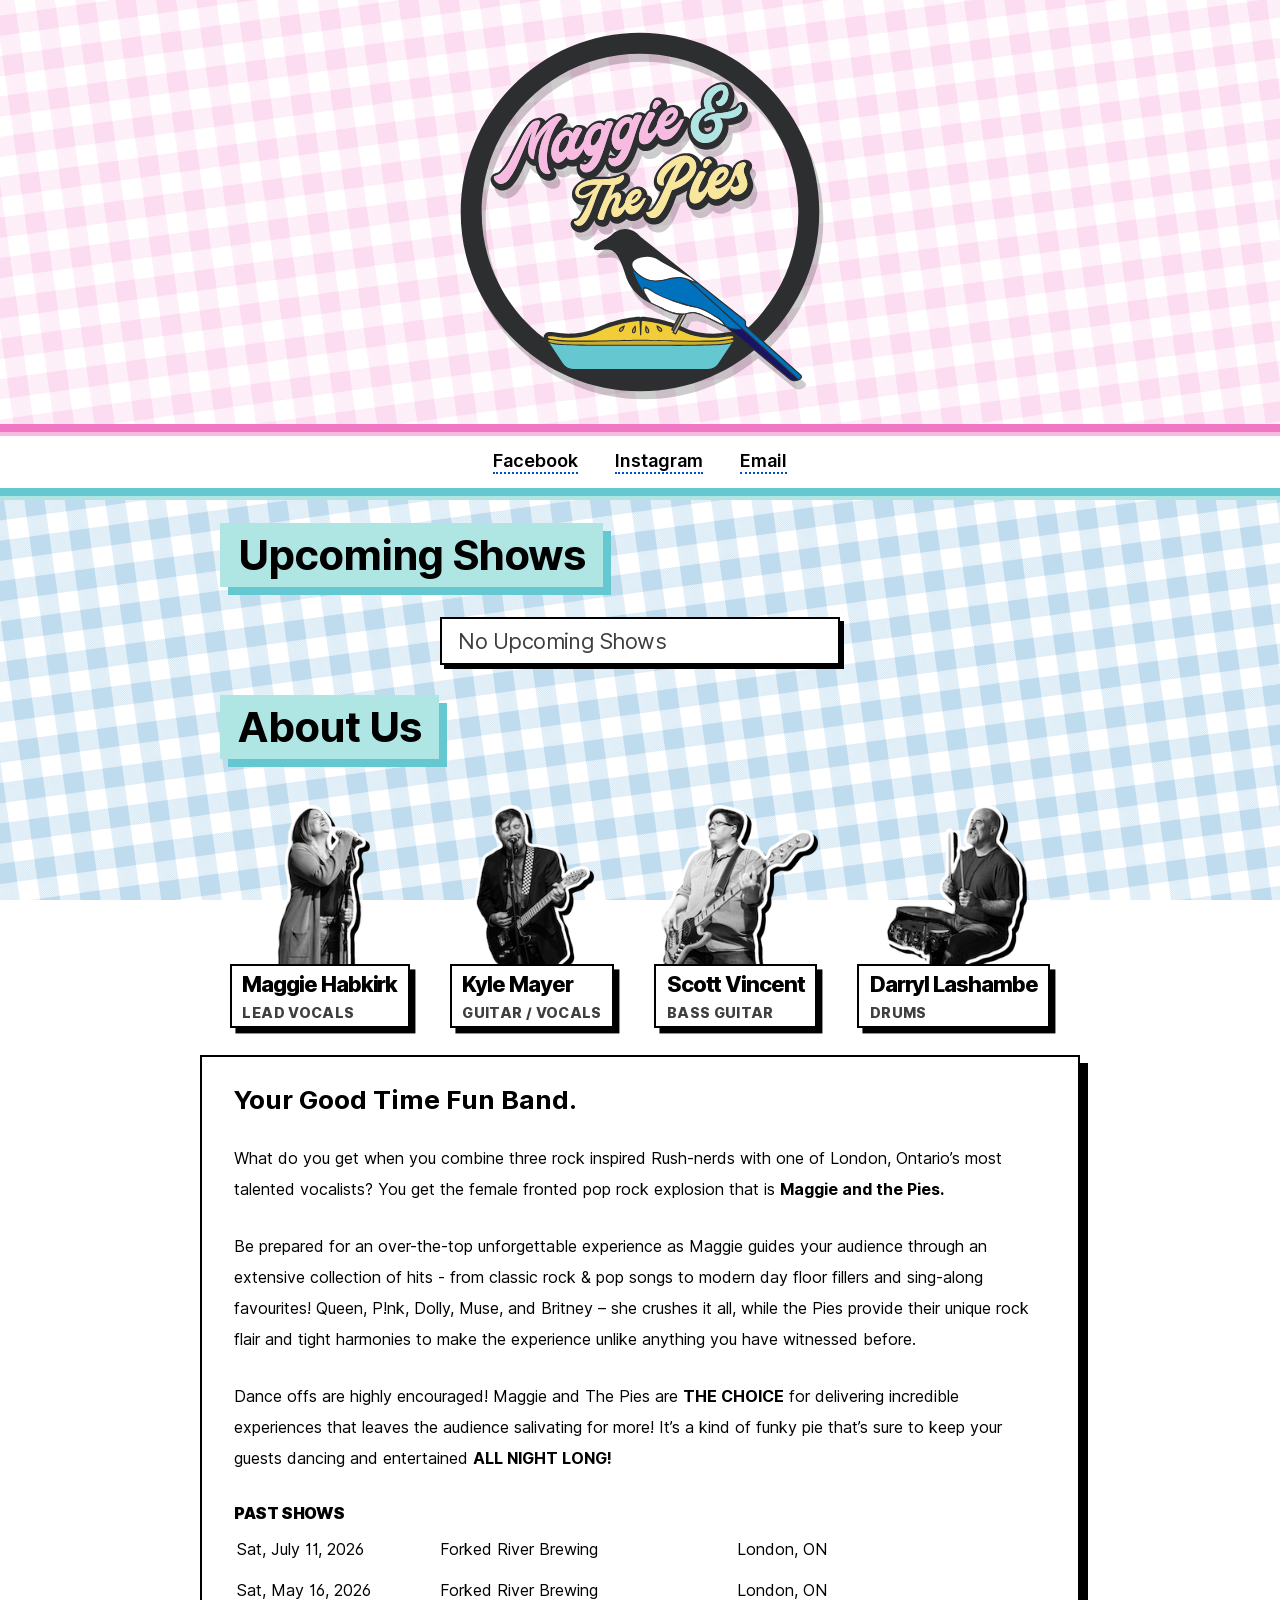
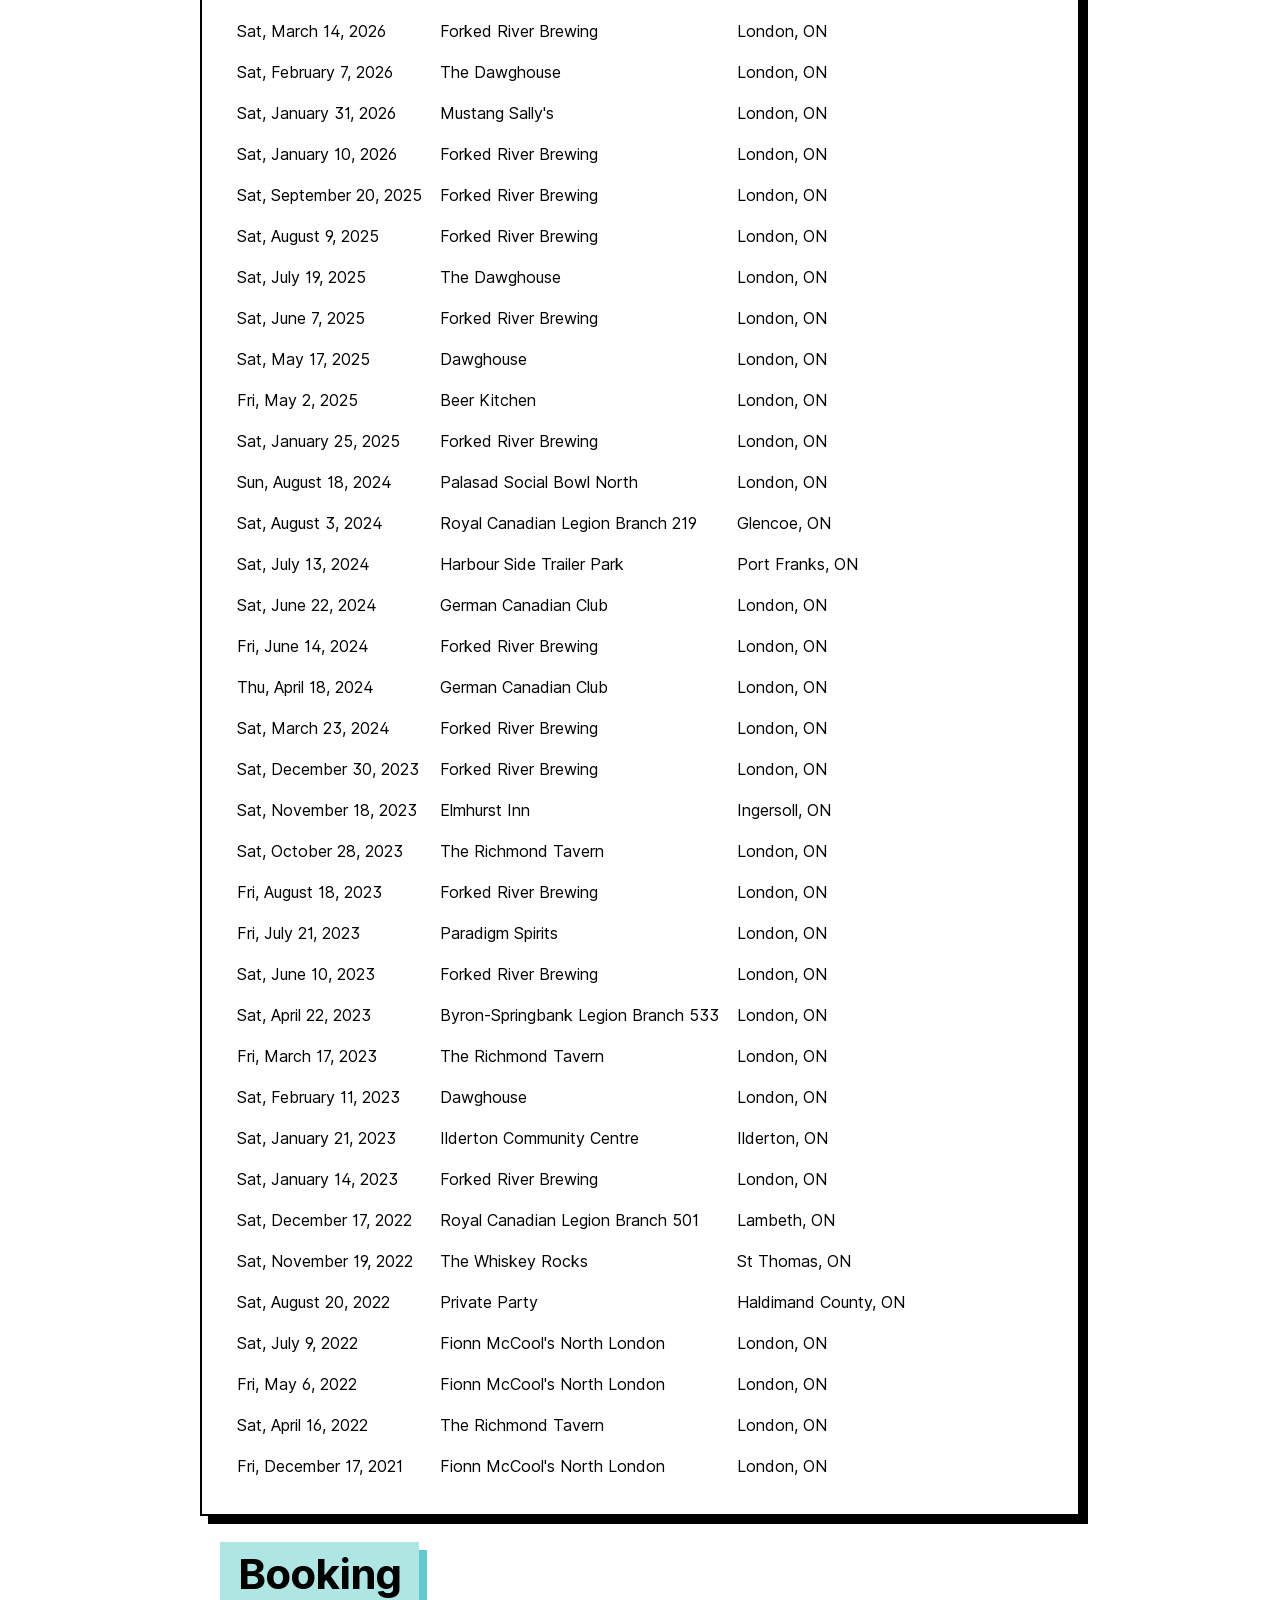
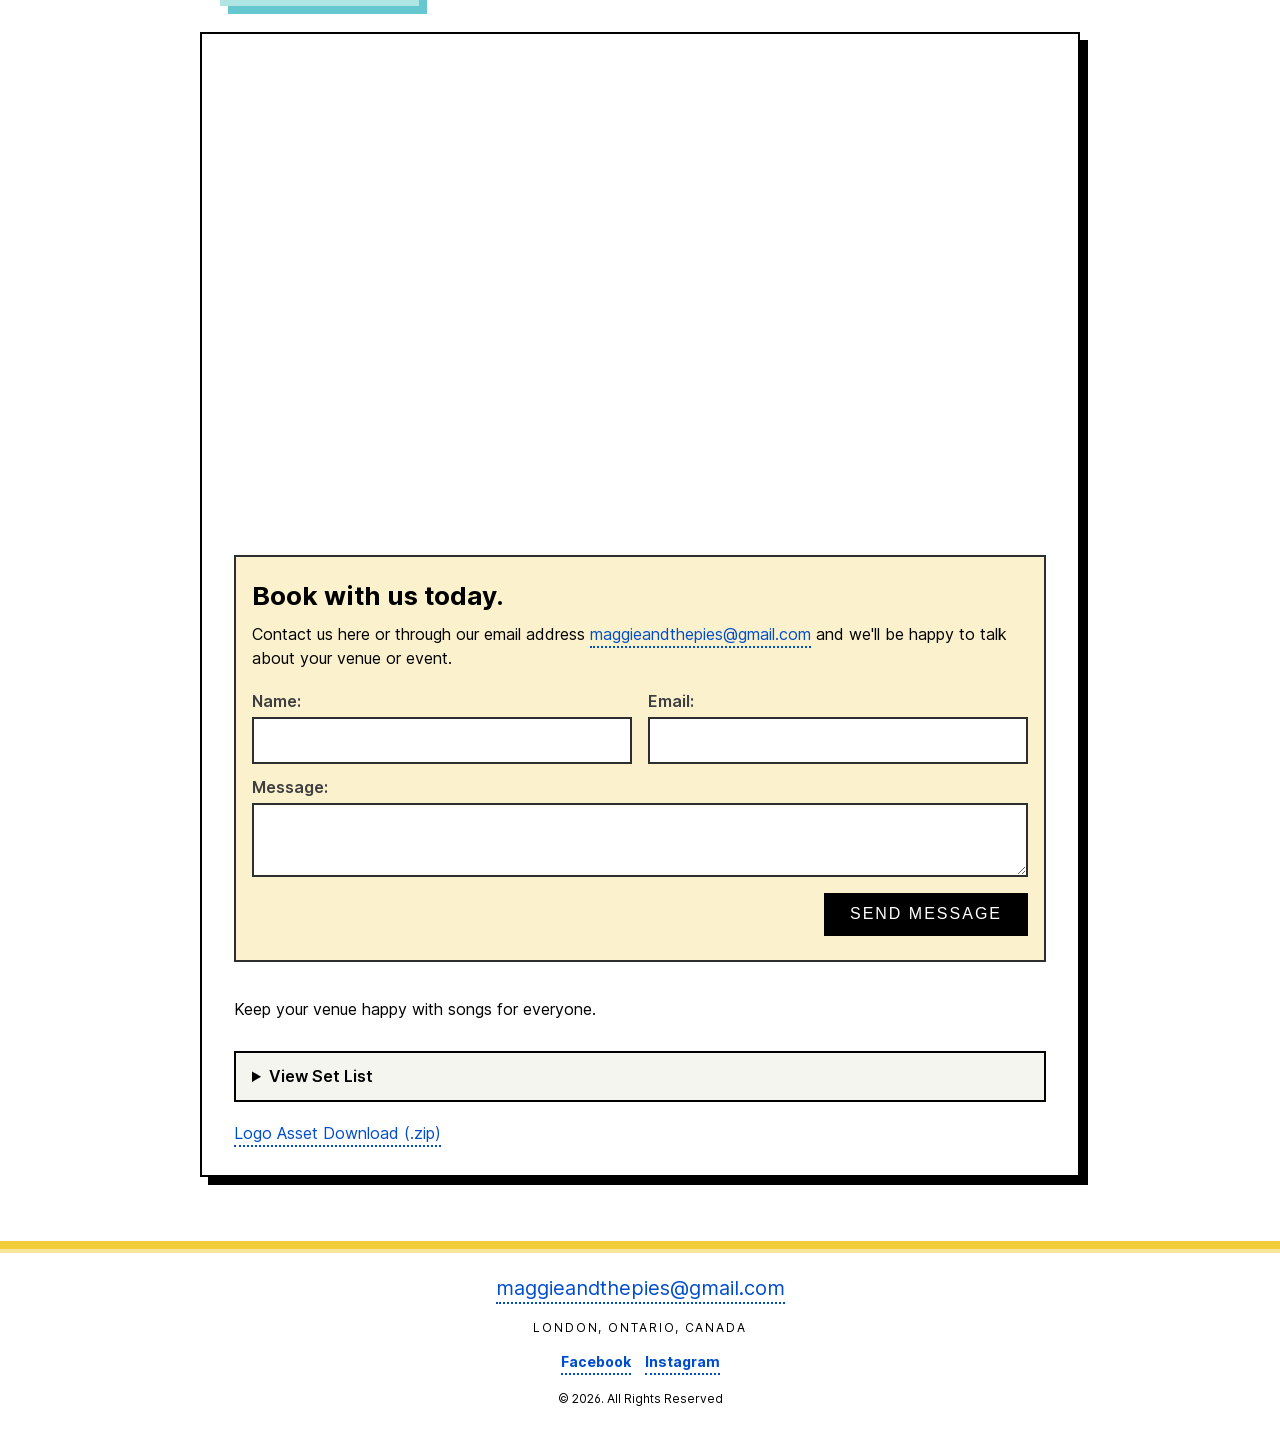
==== commit c2327127: "Update Footer" ====
--- a/index.html
+++ b/index.html
@@ -676,11 +676,10 @@
       <div class="city">LONDON, ONTARIO, CANADA</div>
       <div class="social">
         <a href="https://facebook.com/MaggieAndThePies" target="_blank" rel="noreferrer">Facebook</a>
-        <a href="https://twitter.com/maggiethepies" target="_blank" rel="noreferrer">Twitter</a>
         <a href="https://www.instagram.com/maggieandthepies" target="_blank" rel="noreferrer">Instagram</a>
       </div>
       <div class="copyright">
-        &copy; 2024. All Rights Reserved
+        &copy; 2026. All Rights Reserved
       </div>
     </footer>
 
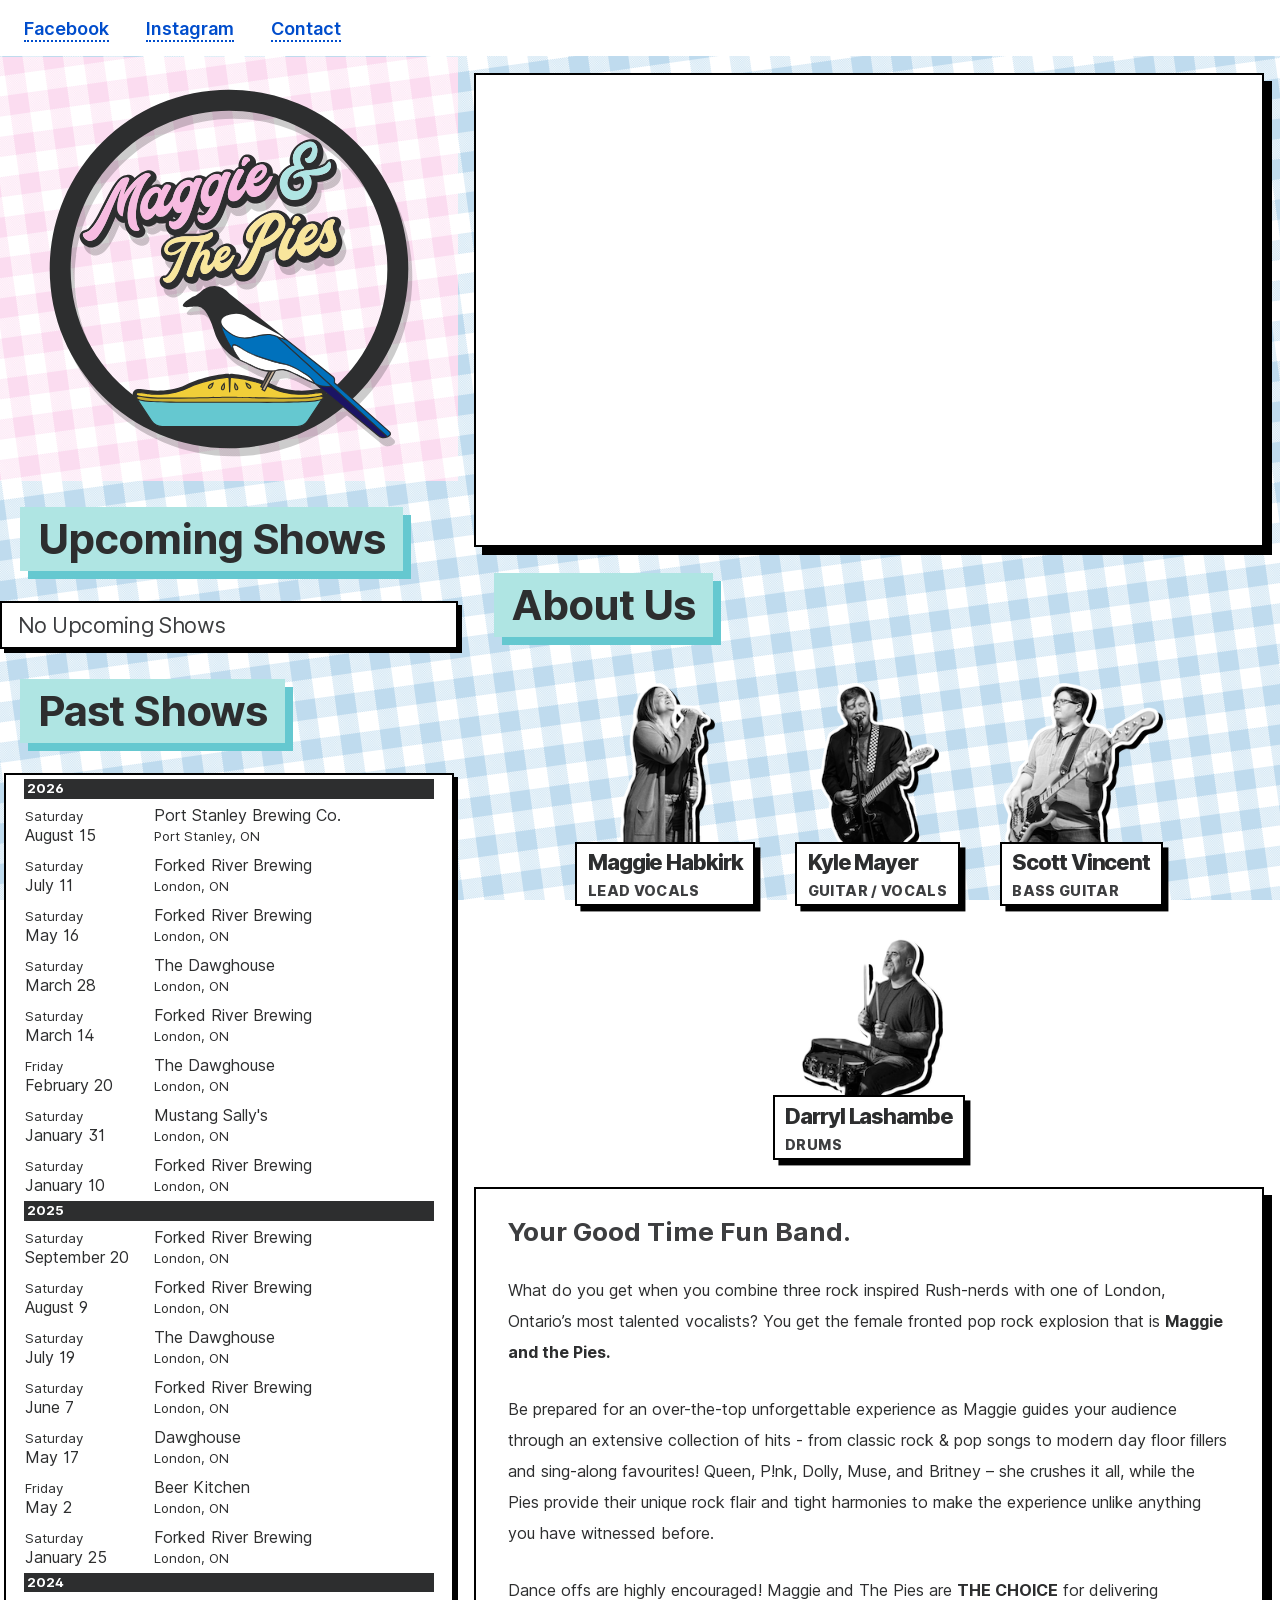
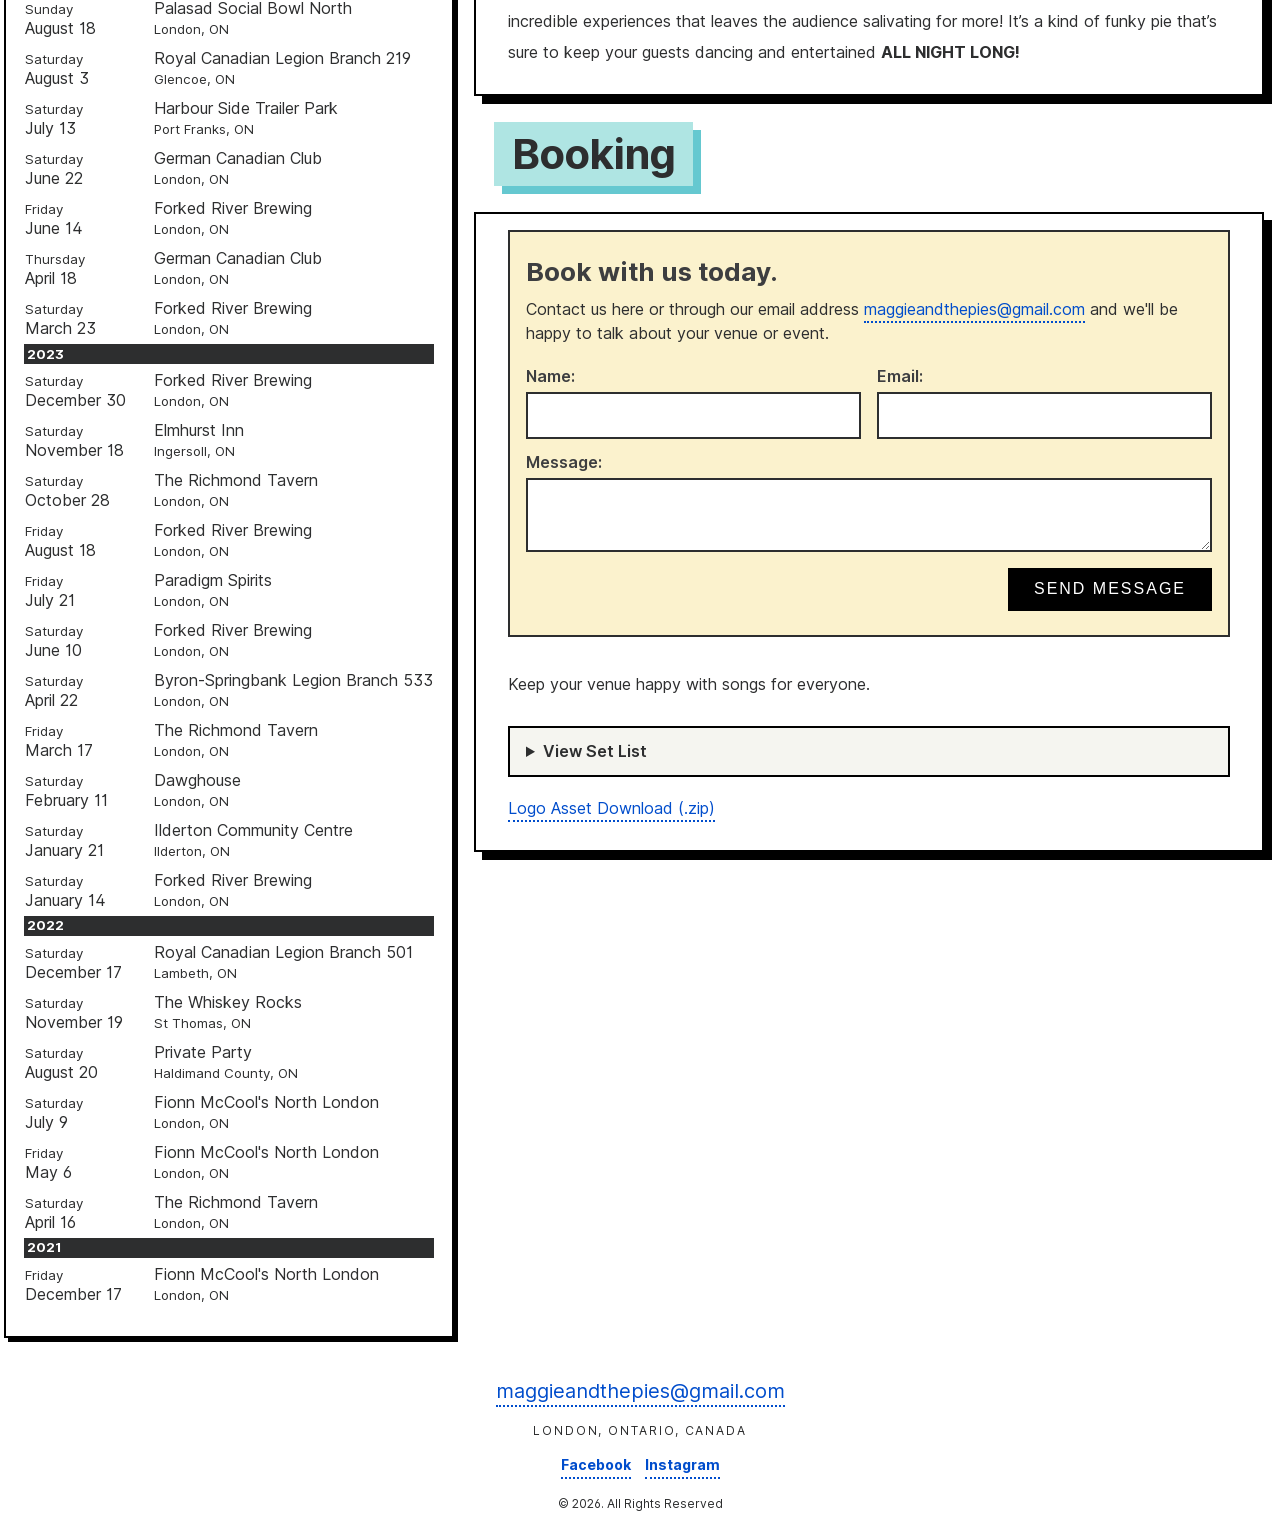
==== commit 7b1d7e17: "Remove Sass, update site layout" ====
--- a/index.html
+++ b/index.html
@@ -19,25 +19,95 @@
   <meta name="theme-color" content="#F7BBE1">
   <script type="application/ld+json">
     {
+      "@context": "https://schema.org",
+      "@type": "MusicGroup",
+      "name": "Maggie and The Pies",
+      "url": "https://maggieandthepies.com",
+      "genre": "Cover Band",
+      "description": "London Ontario Good Time Fun Band.",
+      "image": "https://maggieandthepies.com/img/MATP-Color-Background.jpeg",
+      "sameAs": [
+        "https://www.facebook.com/MaggieAndThePies",
+        "https://www.instagram.com/maggieandthepies",
+        "https://www.youtube.com/@maggieandthepies4615"
+      ]
+    }
+  </script>
+  <script type="application/ld+json">
+    {
       "@context": "http://schema.org",
       "@type": "WebSite",
       "headline": "London Ontario Good Time Fun Band.",
       "url": "https://maggieandthepies.com/index.html",
       "image": [
-      "https://maggieandthepies.com/img/MATP-Color-Background.jpeg"
+        "https://maggieandthepies.com/img/MATP-Color-Background.jpeg"
       ]
     }
   </script>
-
-  <link rel="stylesheet" href="styles/styles.css">
+  <script>
+    // Dynamically load upcoming shows for Google structured data
+    fetch('shows.json')
+      .then(response => response.json())
+      .then(shows => {
+        const now = new Date();
+        const oneDayAgo = new Date(now.getTime() - 24 * 60 * 60 * 1000);
+        const upcomingShows = shows.filter(show => new Date(show.startDate) > oneDayAgo);
+        
+        // Insert JSON-LD for each upcoming show
+        upcomingShows.forEach(show => {
+          const script = document.createElement('script');
+          script.type = 'application/ld+json';
+          script.textContent = JSON.stringify(show);
+          document.head.appendChild(script);
+        });
+      })
+      .catch(err => console.error('Error loading shows for structured data:', err));
+  </script>
+  <script>
+    // Dynamically load setlist for Google structured data
+    fetch('setlist.json')
+      .then(response => response.json())
+      .then(songs => {
+        const playlist = {
+          "@context": "https://schema.org",
+          "@type": "MusicPlaylist",
+          "name": "Maggie and The Pies Setlist",
+          "description": "Songs in Maggie and The Pies' performing repertoire",
+          "url": "https://maggieandthepies.com",
+          "track": songs.map(song => ({
+            "@type": "MusicRecording",
+            "name": song.song,
+            "byArtist": {
+              "@type": "MusicGroup",
+              "name": song.artist
+            }
+          }))
+        };
+        
+        const script = document.createElement('script');
+        script.type = 'application/ld+json';
+        script.textContent = JSON.stringify(playlist);
+        document.head.appendChild(script);
+      })
+      .catch(err => console.error('Error loading setlist for structured data:', err));
+  </script>
+
+  <link rel="stylesheet" href="styles/main.css">
   <!-- <link rel="dns-prefetch" href="//www.googletagmanager.com">
     <link rel="dns-prefetch" href="//www.google-analytics.com"> -->
-  </head>
   <body>
+    <nav>
+        <span class="sr-only">Maggie and The Pies</span>
+      
+        <ul class="no-print">
+          <li><a href="https://facebook.com/MaggieAndThePies" target="_blank" rel="noreferrer">Facebook</a></li>
+          <li><a href="https://www.instagram.com/maggieandthepies" target="_blank" rel="noreferrer">Instagram</a></li>
+          <li><a href="#contact">Contact</a></li>
+        </ul>
+      </nav>
     <div class="main" id="main">
-      <header class="main__header">
-        <nav>
-          <span class="sr-only">Maggie and The Pies</span>
+      <div class="main__content" role="main">
+        <header class="main__header">
           <svg class="logo" version="1.1" id="logo" xmlns="http://www.w3.org/2000/svg" xmlns:xlink="http://www.w3.org/1999/xlink" x="0px" y="0px" viewBox="0 0 1024 1024" style="enable-background:new 0 0 1024 1024;" xml:space="preserve">
             <style type="text/css">
               .st0{fill:#65C8D0;}
@@ -593,19 +663,20 @@
               C728.5,420.6,729.9,417.8,731.5,415z"/>
             </g>
           </svg>
-          <ul class="no-print">
-            <li><a href="https://facebook.com/MaggieAndThePies" target="_blank" rel="noreferrer">Facebook</a></li>
-            <li><a href="https://www.instagram.com/maggieandthepies" target="_blank" rel="noreferrer">Instagram</a></li>
-            <li><a href="mailto:maggieandthepies@gmail.com">Email</a></li>
-          </ul>
-        </nav>
-      </header>
-      <div class="main__content" role="main">
+        </header>
+        <aside>
+          <h2 class="section-header"><span class="section-header__text">Upcoming Shows</span></h2>
+          <div class="shows" id="shows"></div>
+        </aside>
         <article class="page">
+          
           <div class="page__container">
-            <section class="no-page-break">
-              <h2 class="section-header"><span class="section-header__text">Upcoming Shows</span></h2>
-              <div class="shows" id="shows"></div>
+            <section class="video">
+              <div class="panel">
+                <div class="yt-embed">
+                  <iframe width="100%" height="315" src="https://www.youtube.com/embed/fxyQr1-7jIo?rel=0" title="YouTube video player" frameborder="0" allow="accelerometer; autoplay; clipboard-write; encrypted-media; gyroscope; picture-in-picture" allowfullscreen></iframe>
+                </div>
+              </div>
             </section>
 
             <h1 class="h2 page__header"><span class="page__header__text">About Us</span></h1>
@@ -616,21 +687,18 @@
                 <p>What do you get when you combine three rock inspired Rush-nerds with one of London, Ontario’s most talented vocalists? You get the female fronted pop rock explosion that is <strong>Maggie and the Pies.</strong></p>
                 <p>Be prepared for an over-the-top unforgettable experience as Maggie guides your audience through an extensive collection of hits - from classic rock & pop songs to modern day floor fillers and sing-along favourites! Queen, P!nk, Dolly, Muse, and Britney – she crushes it all, while the Pies provide their unique rock flair and tight harmonies to make the experience unlike anything you have witnessed before.</p>
                 <p>Dance offs are highly encouraged! Maggie and The Pies are <strong>THE CHOICE</strong> for delivering incredible experiences that leaves the audience salivating for more! It’s a kind of funky pie that’s sure to keep your guests dancing and entertained <strong>ALL NIGHT LONG!</strong></p>
-                <h2 class="h4">Past Shows</h2>
-                <table id="past"></table>
+                
               </div>
             </section>
-
+            
             <h1 class="h2 page__header"><span class="page__header__text">Booking</span></h1>
             <section>
               <div class="panel">
-                <div class="yt-embed">
-                  <iframe width="100%" height="315" src="https://www.youtube.com/embed/fxyQr1-7jIo?rel=0" title="YouTube video player" frameborder="0" allow="accelerometer; autoplay; clipboard-write; encrypted-media; gyroscope; picture-in-picture" allowfullscreen></iframe>
-                </div>
+               
 
 
                 <!-- modify this form HTML and place wherever you want your form -->
-                <form action="https://formspree.io/f/xoqgdbvo" method="POST">
+                <form action="https://formspree.io/f/xoqgdbvo" method="POST" id="contact">
                   <h2 class="h3">Book with us today.</h2>
                   <p>Contact us here or through our email address <a href="mailto:maggieandthepies@gmail.com" target="_blank" rel="noreferrer">maggieandthepies@gmail.com</a> and we'll be happy to talk about your venue or event.</p>
 
@@ -667,6 +735,11 @@
             </section>
           </div>
         </article>
+        <section class="past-shows">
+          <h2 class="section-header"><span class="section-header__text">Past Shows</span></h2>
+          <figure ><table id="past"></table></figure>
+        </section>
+       
       </div>
     </div>
     <footer>
--- a/styles/main.css
+++ b/styles/main.css
@@ -0,0 +1,1143 @@
+/* ========================================
+   Font Faces
+   ======================================== */
+
+@font-face {
+  font-family: 'Inter var';
+  font-weight: 100 900;
+  font-display: swap;
+  font-style: normal;
+  font-named-instance: 'Regular';
+  src: url("../fonts/Inter-upright.var.woff2") format("woff2");
+}
+
+/* ========================================
+   CSS Custom Properties (Variables)
+   ======================================== */
+
+:root {
+  /* Colors */
+  --white: #ffffff;
+  --theme-light: #f5f5f0;
+  --theme-grey: #3d3e40;
+  --theme-dark: #2D2E2F;
+  --black: #000000;
+  --theme-red: #F24744;
+  --theme-blue: #1B1464;
+  --theme-light-blue: #0071BC;
+  --theme-pink: #F077c4;
+  --theme-light-pink: #F7BBE1;
+  --theme-green: #65C8D0;
+  --theme-light-green: #AFE5E3;
+  --theme-yellow: #f1ce39;
+  --theme-light-yellow: #F8E69C;
+  
+  /* Semantic colors */
+  --body-bg: var(--white) url("../img/pattern-blue.svg") repeat fixed center;
+  --nav-bg: var(--white) url("../img/pattern-pink.svg") repeat fixed center;
+  --footer-bg: var(--white);
+  --text-color: var(--theme-dark);
+  --heading-color: var(--theme-grey);
+  --link-color: #004dcc;
+  --link-hover-color: #1d4fa2;
+  --btn-bg: var(--black);
+  --btn-color: var(--black);
+  --btn-hover-color: var(--white);
+  --section-bg: var(--white);
+  --nav-link-color: var(--black);
+  --nav-link-hover-color: var(--theme-dark);
+  --link-hover-decoration-color: var(--theme-light-pink);
+  --section-border: 0.125rem solid var(--black);
+  
+  /* Typography */
+  --font-family: -apple-system, BlinkMacSystemFont, "Segoe UI", "Roboto", "Oxygen", "Ubuntu", "Cantarell", "Fira Sans", "Droid Sans", "Helvetica Neue", Arial, sans-serif;
+  
+  /* Spacing */
+  --nav-width: 16rem;
+  --max-width: 55rem;
+  
+  /* Timing */
+  --timing: 0.4s;
+  --timing-fast: 0.2s;
+  --timing-slow: 0.8s;
+  --cubic-bezier: cubic-bezier(.025,.5,.0625,1);
+  --animation-timing: 1s;
+  
+  /* Breakpoints */
+  --screen-sm-min: 576px;
+  --screen-md-min: 768px;
+  --screen-lg-min: 992px;
+  --screen-xl-min: 1200px;
+  --screen-xxl-min: 1400px;
+  --screen-xxxl-min: 1800px;
+}
+
+/* ========================================
+   Typography Base
+   ======================================== */
+
+html {
+  font-size: 14px;
+  line-height: 23px;
+  font-family: 'Inter', var(--font-family);
+  -webkit-font-smoothing: antialiased;
+  -moz-osx-font-smoothing: grayscale;
+  position: relative;
+  -webkit-text-size-adjust: 100%;
+}
+
+@supports (font-variation-settings: normal) {
+  html {
+    font-family: 'Inter var', var(--font-family);
+    font-feature-settings: "ss01";
+  }
+}
+
+@media screen and (min-width: 1200px) {
+  html {
+    font-size: 16px;
+    line-height: 26px;
+  }
+}
+
+body {
+  margin: 0;
+  color: var(--text-color);
+  background: var(--body-bg);
+  font-size: 1rem;
+  line-height: 1.6428571rem;
+}
+
+@media screen and (min-width: 1200px) {
+  body {
+    line-height: 1.9375rem;
+  }
+}
+
+/* ========================================
+   Headings
+   ======================================== */
+
+h1,
+h2,
+h3,
+h4,
+h5 {
+  font-weight: 700;
+}
+
+h1, .h1,
+h2, .h2,
+h3, .h3,
+h4, .h4,
+h5, .h5,
+h6, .h6 {
+  color: var(--heading-color);
+}
+
+h1, .h1 {
+  margin-top: 1.6428571rem;
+  margin-bottom: 3.2857142rem;
+  font-size: 2.3571429rem;
+  line-height: 3.2857143rem;
+  letter-spacing: -0.050em;
+}
+
+@media screen and (min-width: 1200px) {
+  h1, .h1 {
+    margin-top: 1.625rem;
+    margin-bottom: 3.25rem;
+    font-size: 4.25rem;
+    line-height: 4.875rem;
+  }
+}
+
+h2, .h2 {
+  margin-top: 1.6428571rem;
+  margin-bottom: 1.6428571rem;
+  font-size: 1.7857143rem;
+  line-height: 2.4642857rem;
+  letter-spacing: -0.025em;
+}
+
+@media screen and (min-width: 1200px) {
+  h2, .h2 {
+    margin-top: 1.625rem;
+    margin-bottom: 1.625rem;
+    font-size: 2.625rem;
+    line-height: 3.25rem;
+  }
+}
+
+h3, .h3 {
+  margin-top: 1.6428571rem;
+  margin-bottom: 1.6428571rem;
+  font-size: 1.3571429rem;
+  line-height: 1.6428571rem;
+  letter-spacing: 0;
+}
+
+@media screen and (min-width: 1200px) {
+  h3, .h3 {
+    margin-top: 1.625rem;
+    margin-bottom: 1.625rem;
+    font-size: 1.625rem;
+    line-height: 2.1375rem;
+  }
+}
+
+h4, .h4 {
+  margin-top: 1.6428571rem;
+  margin-bottom: 0rem;
+  font-size: 1rem;
+  line-height: 1.6428571rem;
+  font-weight: 900;
+  text-transform: uppercase;
+  letter-spacing: -0.025em;
+}
+
+@media screen and (min-width: 1200px) {
+  h4, .h4 {
+    margin-top: 1.625rem;
+    line-height: 1.625rem;
+  }
+}
+
+h5, .h5 {
+  margin-top: 1.6428571rem;
+  margin-bottom: 0rem;
+  font-size: 1rem;
+  line-height: 1.6428571rem;
+  letter-spacing: 0;
+}
+
+@media screen and (min-width: 1200px) {
+  h5, .h5 {
+    margin-top: 1.625rem;
+    line-height: 1.625rem;
+  }
+}
+
+h6, .h6 {
+  font-size: 0.75em;
+  text-transform: uppercase;
+  letter-spacing: 0.075em;
+  font-weight: 600;
+}
+
+/* ========================================
+   Text Elements
+   ======================================== */
+
+p,
+ul,
+ol,
+pre,
+table,
+blockquote {
+  margin-top: 0rem;
+  margin-bottom: 1.6428571rem;
+}
+
+@media screen and (min-width: 1200px) {
+  p,
+  ul,
+  ol,
+  pre,
+  table,
+  blockquote {
+    margin-bottom: 1.625rem;
+  }
+}
+
+blockquote {
+  margin-inline-start: 1.625rem;
+  margin-inline-end: 1.625rem;
+  letter-spacing: -0.025em;
+  font-weight: 700;
+  font-style: italic;
+}
+
+cite {
+  display: block;
+}
+
+ul,
+ol {
+  margin-top: 1.6428571rem;
+  margin-bottom: 1.6428571rem;
+}
+
+@media screen and (min-width: 1200px) {
+  ul,
+  ol {
+    margin-top: 1.625rem;
+    margin-bottom: 1.625rem;
+  }
+}
+
+ul ol,
+ul ul,
+ol ol,
+ol ul {
+  margin-top: 0rem;
+  margin-bottom: 0rem;
+}
+
+ul.small {
+  font-size: 0.8125rem;
+  line-height: 1.125rem;
+}
+
+hr,
+.hr {
+  margin: -0.125rem 0;
+  border: 0 solid;
+  border-top-width: 0.125rem;
+}
+
+sub,
+sup {
+  position: relative;
+  line-height: 0;
+  vertical-align: baseline;
+}
+
+sup {
+  top: -0.5em;
+}
+
+sub {
+  bottom: -0.25em;
+}
+
+/* ========================================
+   Base Styles
+   ======================================== */
+
+* {
+  box-sizing: border-box;
+}
+
+*:focus:not(:active) {
+  outline-color: var(--link-color);
+  outline: 2px dotted var(--link-color);
+  outline-offset: 2px;
+}
+
+*:focus:active {
+  outline: none;
+}
+
+*::selection {
+  color: var(--black);
+  background-color: var(--theme-light-yellow);
+}
+
+/* ========================================
+   Links
+   ======================================== */
+
+a {
+  color: var(--link-color);
+}
+
+a:hover,
+a:focus {
+  color: var(--link-hover-color);
+}
+
+a:not([class]) {
+  text-decoration: none;
+  border-bottom: 2px dotted var(--link-color);
+  padding-bottom: 0.125em;
+  margin-bottom: -0.125em;
+  transition: box-shadow var(--timing-fast) var(--cubic-bezier);
+}
+
+a:not([class]):hover,
+a:not([class]):focus {
+  border-bottom: 2px solid var(--link-hover-decoration-color);
+  box-shadow: inset 0 -0.25em var(--link-hover-decoration-color);
+}
+
+/* ========================================
+   Buttons
+   ======================================== */
+
+button,
+.button {
+  display: inline-block;
+  padding: 0.5em 1em;
+  margin-bottom: 0.5em;
+  white-space: nowrap;
+  color: var(--btn-hover-color);
+  font-size: 1rem;
+  text-transform: uppercase;
+  text-align: center;
+  letter-spacing: 0.125em;
+  text-decoration: none;
+  border: 2px solid var(--btn-bg);
+  background: var(--btn-color);
+  transition: background var(--timing-fast) var(--cubic-bezier);
+  cursor: pointer;
+}
+
+button:hover,
+button:focus,
+.button:hover,
+.button:focus {
+  color: var(--btn-color);
+  background: transparent;
+}
+
+button.button--outline,
+.button.button--outline {
+  color: var(--btn-color);
+  background: transparent;
+}
+
+button.button--outline:hover,
+button.button--outline:focus,
+.button.button--outline:hover,
+.button.button--outline:focus {
+  color: var(--btn-hover-color);
+  background: var(--btn-color);
+}
+
+/* ========================================
+   Select Elements
+   ======================================== */
+
+select {
+  display: inline-block;
+  width: auto;
+  margin: 0;
+  padding: 0.5em 2em 0.5em 1em;
+  max-width: 100%;
+  font-size: 16px;
+  color: var(--btn-hover-color);
+  font-weight: 600;
+  line-height: 1.3;
+  letter-spacing: 0;
+  text-transform: none;
+  border-radius: 0;
+  border: 1px solid var(--btn-color);
+  background-color: var(--btn-bg);
+  background-image: url("data:image/svg+xml;utf8,<svg xmlns='http://www.w3.org/2000/svg' width='100' height='100' fill='%23ffffff'><polygon points='0,0 100,0 50,50'/></svg>");
+  background-repeat: no-repeat, repeat;
+  background-position: right .5em top 60%, 0 0;
+  background-size: .55em auto, 100%;
+  appearance: none;
+  box-sizing: border-box;
+}
+
+select::-ms-expand {
+  display: none;
+}
+
+select option {
+  font-weight: normal;
+}
+
+/* ========================================
+   Main Layout
+   ======================================== */
+
+@media screen and (min-width: 768px) {
+  .main {
+    min-height: 100vh;
+  }
+}
+
+.main__header {
+  display: flex;
+  flex-direction: column;
+  color: var(--text-color);
+  text-align: center;
+  background: var(--nav-bg);
+  width: 100%;
+}
+
+.main__header a {
+  color: var(--nav-link-color);
+  text-decoration: none;
+}
+
+.main__header a:hover,
+.main__header a:focus {
+  color: var(--nav-link-hover-color);
+}
+
+.main__content {
+  position: relative;
+  border-top: 1px solid transparent;
+  display: grid;
+  grid-template-columns: 1fr;
+  gap: 0;
+  align-items: start;
+}
+
+@media screen and (min-width: 768px) {
+  .main__content {
+    grid-template-columns: max-content 1fr;
+  }
+  
+  .main__content > header {
+    grid-column: 1;
+    grid-row: 1;
+  }
+  
+  .main__content > aside {
+    grid-column: 1;
+    grid-row: 2;
+  }
+  
+  .main__content > .past-shows {
+    grid-column: 1;
+    grid-row: 3;
+  }
+  
+  .main__content > article {
+    grid-column: 2;
+    grid-row: 1 / span 3;
+  }
+}
+
+.main__content > article {
+  max-width: 100%;
+}
+
+/* ========================================
+   Page
+   ======================================== */
+
+.page {
+  position: relative;
+  display: block;
+}
+
+.page .page__container {
+  padding-bottom: 3rem;
+}
+
+.page__container {
+  padding: 0 0.25rem;
+  position: relative;
+}
+
+@media screen and (min-width: 768px) {
+  .page__container {
+    padding: 0 1rem;
+  }
+}
+
+.page__header {
+  top: 1.6428571rem;
+}
+
+@media screen and (max-width: 1199px) {
+  .page__header {
+    margin-bottom: 1.6428571rem;
+  }
+}
+
+@media screen and (min-width: 1200px) {
+  .page__header {
+    top: 1.625rem;
+  }
+}
+
+.page__header,
+.section-header {
+  max-width: 55rem;
+  margin-left: auto;
+  margin-right: auto;
+  padding: 0 1.25rem;
+}
+
+@media screen and (min-width: 1200px) {
+  .page__header,
+  .section-header {
+    padding: 0 2.25rem;
+  }
+}
+
+.page__header__text,
+.section-header__text {
+  margin: 0 -1rem;
+  padding: 0.25rem 1rem;
+  z-index: 1;
+  display: inline-block;
+  color: var(--text-color);
+  box-shadow: 0.5rem 0.5rem 0 0 var(--theme-green);
+  border: 2px solid var(--theme-light-green);
+  background-color: var(--theme-light-green);
+}
+
+.page__header__text i,
+.section-header__text i {
+  font-style: normal;
+}
+
+/* ========================================
+   Panel
+   ======================================== */
+
+.panel {
+  position: relative;
+  padding: 0 1rem;
+  margin: 1rem 0;
+  max-width: 55rem;
+  margin-left: auto;
+  margin-right: auto;
+  z-index: 1;
+  color: var(--text-color);
+  border: var(--section-border);
+  background-color: var(--section-bg);
+  border-color: var(--black);
+  box-shadow: 0.5rem 0.5rem 0 0 var(--black);
+}
+
+@media screen and (min-width: 1200px) {
+  .panel {
+    padding: 0 2rem;
+  }
+}
+
+/* ========================================
+   Examples, Personnel, Shows
+   ======================================== */
+
+.examples,
+.personnel,
+.shows {
+  display: flex;
+  flex-wrap: wrap;
+  align-items: stretch;
+  justify-content: center;
+  max-width: 1399px;
+  margin-left: auto;
+  margin-right: auto;
+  container-type: inline-size;
+}
+
+.personnel figure {
+  flex: 0 1 45%;
+  background: transparent;
+  box-shadow: none;
+  border: none;
+}
+
+@media screen and (min-width: 768px) {
+  .personnel figure {
+    flex: 0 1 auto;
+  }
+}
+
+.personnel figure img {
+  height: 200px;
+  margin: 1rem auto -3rem;
+  position: relative;
+  z-index: -1;
+  filter: grayscale(100) drop-shadow(0.25em 0.25em 0 var(--black));
+}
+
+.personnel figure figcaption {
+  padding: 0 1rem;
+  z-index: 1;
+  color: var(--text-color);
+  border: var(--section-border);
+  background-color: var(--section-bg);
+  box-shadow: 0.25em 0.25em 0 var(--black);
+  padding: 0.33rem 0.66rem;
+  font-weight: 800;
+  letter-spacing: -0.05em;
+  line-height: 1.2;
+}
+
+.personnel figure figcaption small {
+  display: block;
+  margin-top: 0.5em;
+  font-size: 0.66em;
+  line-height: 1.2;
+  text-transform: uppercase;
+  font-weight: 800;
+  letter-spacing: 0.025em;
+  color: var(--theme-grey);
+}
+
+/* ========================================
+   Figure
+   ======================================== */
+
+figure {
+  position: relative;
+  display: inline-block;
+  flex: 0 1 32%;
+  margin: 0.25rem;
+  padding: 0 1rem;
+  z-index: 1;
+  color: var(--text-color);
+  border: var(--section-border);
+  background-color: var(--section-bg);
+  box-shadow: 0.25rem 0.25rem 0 0 var(--black);
+}
+
+@container (max-width: 767px) {
+  figure {
+    flex-basis: 100%;
+    margin-left: 0;
+    margin-right: 0;
+  }
+}
+
+figure img {
+  display: block;
+  max-width: 100%;
+  height: auto;
+  margin: 1rem 0 0 auto;
+}
+
+figure h3 {
+  margin-top: 0.8125rem;
+  margin-bottom: 0.40675rem;
+  letter-spacing: -0.050em;
+  font-weight: 800;
+}
+
+figure h4 {
+  margin-top: 0.40675rem;
+  margin-bottom: 0.40675rem;
+  line-height: 1.21875rem;
+}
+
+figure p {
+  font-size: 0.8125rem;
+  line-height: 1.125rem;
+  margin-top: 1rem;
+  margin-bottom: 1rem;
+}
+
+figure p.location {
+  margin-top: 0.40675rem;
+  margin-bottom: 0.8125rem;
+}
+
+figure ul {
+  padding: 0 2rem;
+  margin-top: 1rem;
+  margin-bottom: 1rem;
+  font-size: 0.8125rem;
+  line-height: 1.125rem;
+  list-style-type: square;
+}
+
+figcaption {
+  margin-top: 0.40675rem;
+  margin-bottom: 0.40675rem;
+  font-size: 1.25rem;
+  letter-spacing: -0.025em;
+  font-variant-numeric: tabular-nums;
+}
+
+figcaption.empty {
+  color: var(--theme-grey);
+}
+
+@media screen and (min-width: 992px) {
+  figcaption {
+    font-size: 1.3571429rem;
+  }
+}
+
+figcaption small {
+  margin-top: 0.5rem;
+  display: block;
+  font-size: 0.75em;
+  line-height: 1.5;
+}
+
+/* ========================================
+   Tables
+   ======================================== */
+table {
+  width: 100%;
+}
+
+table th {
+  background: var(--text-color);
+  text-align: left;
+  color: var(--section-bg);
+  padding: 0.25em;
+  font-size: 0.825rem;
+  line-height: 1;
+}
+
+table td {
+  padding-top: 0.25rem;
+  padding-bottom: 0.25rem;
+  line-height: 1.25;
+}
+
+table td:not(:first-child) {
+  padding-left: 0.5rem;
+}
+
+table td:not(:last-child) {
+  padding-right: 0.5rem;
+}
+
+.past-shows table td:first-child {
+  min-width: 12ch;
+}
+
+/* ========================================
+   Details
+   ======================================== */
+
+details {
+  display: block;
+  margin: 1rem 0;
+  background: var(--theme-light);
+}
+
+details summary {
+  padding: 0.5rem 1rem;
+  font-weight: 600;
+  border: 2px solid var(--btn-bg);
+}
+
+details summary:hover,
+details summary:focus {
+  background: var(--btn-hover-color);
+}
+
+/* ========================================
+   YouTube Embed
+   ======================================== */
+
+.yt-embed {
+  position: relative;
+  padding-bottom: 56.25%;
+  margin: 2rem 0;
+  height: 0;
+  overflow: hidden;
+}
+
+.yt-embed iframe,
+.yt-embed object,
+.yt-embed embed {
+  position: absolute;
+  top: 0;
+  left: 0;
+  width: 100%;
+  height: 100%;
+}
+
+/* ========================================
+   Screen Reader Only
+   ======================================== */
+
+.sr-only {
+  position: absolute;
+  width: 1px;
+  height: 1px;
+  padding: 0;
+  margin: -1px;
+  overflow: hidden;
+  clip: rect(0,0,0,0);
+  border: 0;
+}
+
+/* ========================================
+   Forms
+   ======================================== */
+
+form {
+  margin: 1rem 0 2rem;
+  padding: 1rem;
+  border: 2px solid var(--theme-dark);
+  background-color: rgba(248, 230, 156, 0.5);
+  display: flex;
+  flex-wrap: wrap;
+  justify-content: center;
+  gap: 0.5rem 1rem;
+}
+
+form .h3 {
+  flex: 0 1 100%;
+  margin-top: 0.25em;
+  margin-bottom: 0;
+}
+
+form p {
+  margin: 0 0 0.5rem;
+  line-height: 1.5;
+}
+
+form label {
+  flex: 1 1 auto;
+  font-weight: 600;
+  display: flex;
+  color: var(--theme-grey);
+  flex-direction: column;
+}
+
+form input,
+form textarea {
+  line-height: 1.5;
+  padding: 0.5rem;
+  font-size: 1.125rem;
+  border: 2px solid var(--theme-dark);
+}
+
+form textarea {
+  resize: vertical;
+  align-self: stretch;
+  font-family: inherit;
+}
+
+form .form__message {
+  flex: 0 1 100%;
+}
+
+form button {
+  margin-left: auto;
+  margin-top: 0.5rem;
+  padding: 0.66em 1.5em;
+}
+
+/* ========================================
+   Navigation
+   ======================================== */
+
+.logo {
+  display: block;
+  max-width: 66vw;
+  width: 100%;
+  margin: 2rem auto 2rem;
+  color: var(--nav-link-hover-color);
+  fill: currentColor;
+  filter: drop-shadow(0.25em 0.5em 0 rgba(0,0,0,0.2));
+}
+
+@media screen and (min-width: 768px) {
+  .logo {
+    max-width: 360px;
+  }
+}
+
+nav {
+  flex-grow: 1;
+}
+
+nav ul {
+  margin: 0;
+  list-style-type: none;
+  padding: 0.5rem;
+  font-size: 1.125rem;
+  background: var(--white);
+}
+
+nav ul li {
+  margin-top: 0.25rem;
+  padding: 0.5rem 1rem;
+  display: inline-block;
+}
+
+nav ul li a {
+  display: block;
+  text-align: left;
+  line-height: 1;
+  font-weight: 600;
+}
+
+/* ========================================
+   Footer
+   ======================================== */
+
+footer {
+  padding-top: 1rem;
+  text-align: center;
+  background: var(--footer-bg);
+}
+
+.contact-info {
+  font-size: 1.25rem;
+  text-decoration: none;
+  font-weight: 400;
+  padding: 0.5rem 0;
+}
+
+.city {
+  font-size: 0.825rem;
+  letter-spacing: 0.16em;
+  padding-bottom: 0.5rem;
+  text-transform: uppercase;
+}
+
+@media screen and (min-width: 992px) {
+  .city {
+    font-size: 0.75rem;
+  }
+}
+
+.social {
+  display: flex;
+  flex-wrap: wrap;
+  justify-content: center;
+  padding-bottom: 0.667em;
+  font-weight: 700;
+  font-size: 0.825rem;
+}
+
+@media screen and (min-width: 992px) {
+  .social {
+    font-size: 0.875rem;
+  }
+}
+
+.social a {
+  margin: 0 0.5em;
+  line-height: 1.5;
+}
+
+.copyright {
+  padding-bottom: 1rem;
+  font-size: 0.75rem;
+}
+
+/* ========================================
+   Print Styles
+   ======================================== */
+
+.print-only {
+  display: none !important;
+}
+
+@media print {
+  :root {
+    --body-bg: #ffffff;
+    --text-color: #000000;
+    --heading-color: #000000;
+    --nav-bg: transparent;
+    --nav-link-color: #000000;
+    --nav-link-hover-color: #000;
+    --link-color: inherit;
+    --link-hover-color: inherit;
+    --link-hover-decoration-color: transparent;
+    --btn-bg: #000;
+    --btn-color: #000;
+    --btn-hover-color: #fff;
+    --section-bg: #fff;
+    --section-border: 0.125rem solid #000;
+  }
+
+  html {
+    font-size: 7pt;
+  }
+
+  body {
+    width: 8.5in;
+    margin: 0 auto;
+  }
+
+  h1 {
+    margin-top: 1rem;
+    margin-bottom: 2rem;
+    font-size: 4rem;
+  }
+
+  .section-header {
+    margin-top: 3rem;
+    font-size: 3rem;
+  }
+
+  .no-print {
+    display: none;
+  }
+
+  .print-only {
+    display: block !important;
+  }
+
+  .contact-page {
+    display: block;
+    margin: 0 0 0.5rem;
+    text-align: right;
+  }
+
+  .contact-page--disclaimer {
+    text-align: center;
+  }
+
+  .phone {
+    margin: 0.5rem 0;
+    font-size: 2.35rem;
+  }
+
+  .social,
+  .copyright {
+    display: none;
+  }
+
+  .page {
+    display: block !important;
+    height: auto !important;
+  }
+
+  .no-page-break {
+    page-break-inside: avoid;
+  }
+
+  .panel {
+    max-width: 100%;
+    margin-left: 1rem;
+    margin-right: 1rem;
+    page-break-inside: avoid;
+    box-shadow: 0.25rem 0.25rem 0 0 var(--black);
+  }
+
+  section {
+    box-shadow: none;
+  }
+
+  figure {
+    box-shadow: 0.125rem 0.125rem 0 0 var(--black);
+  }
+
+  .section-header {
+    max-width: 95%;
+  }
+
+  .main__header {
+    flex-direction: row;
+    justify-content: space-between;
+    align-items: flex-end;
+    max-width: 95%;
+    margin: 0 auto 1rem;
+    padding: 0 0.5rem 1rem;
+  }
+
+  .logo {
+    margin: 0;
+    height: 1.27in;
+    width: 1.75in;
+  }
+
+  .page__header {
+    max-width: 95%;
+  }
+
+  .page__header__text i {
+    font-weight: 700 !important;
+    letter-spacing: -0.05em !important;
+  }
+
+  a:not([class]) {
+    color: inherit;
+    border-bottom: 0;
+    box-shadow: none;
+  }
+}
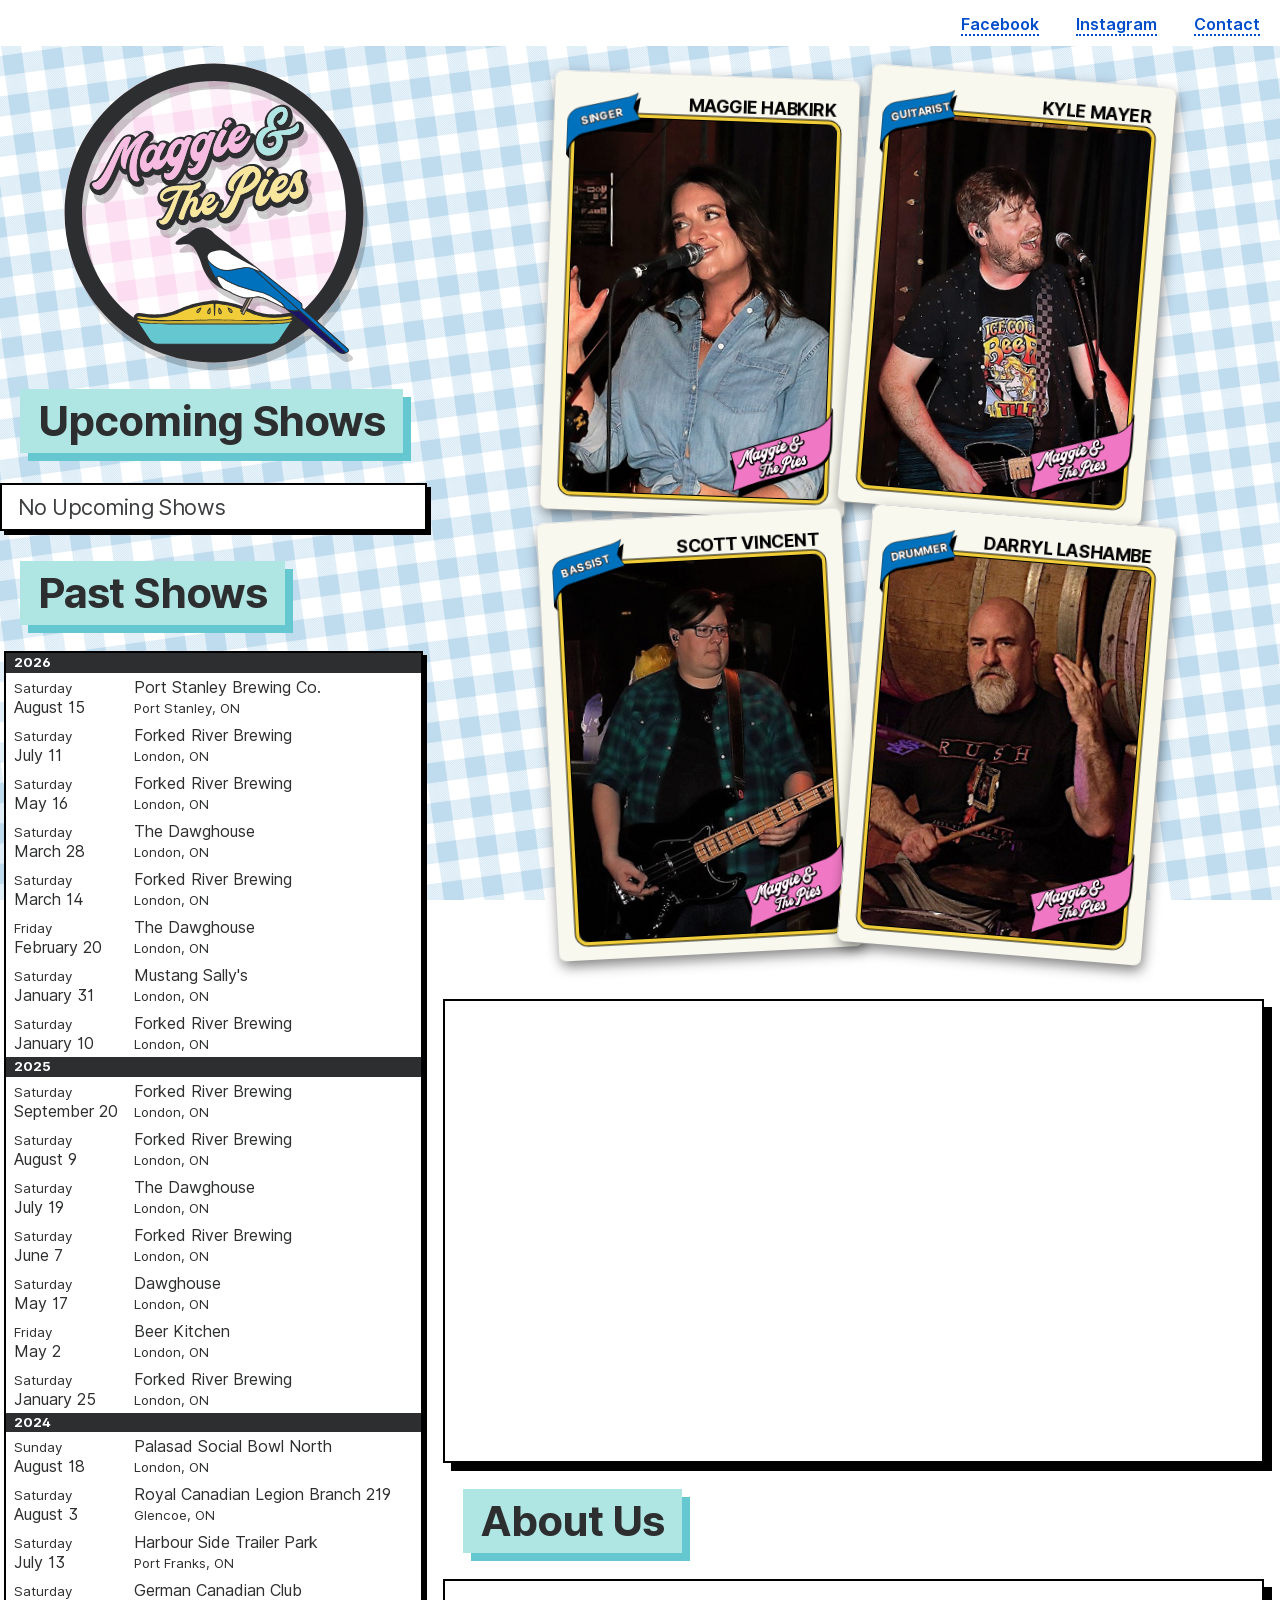
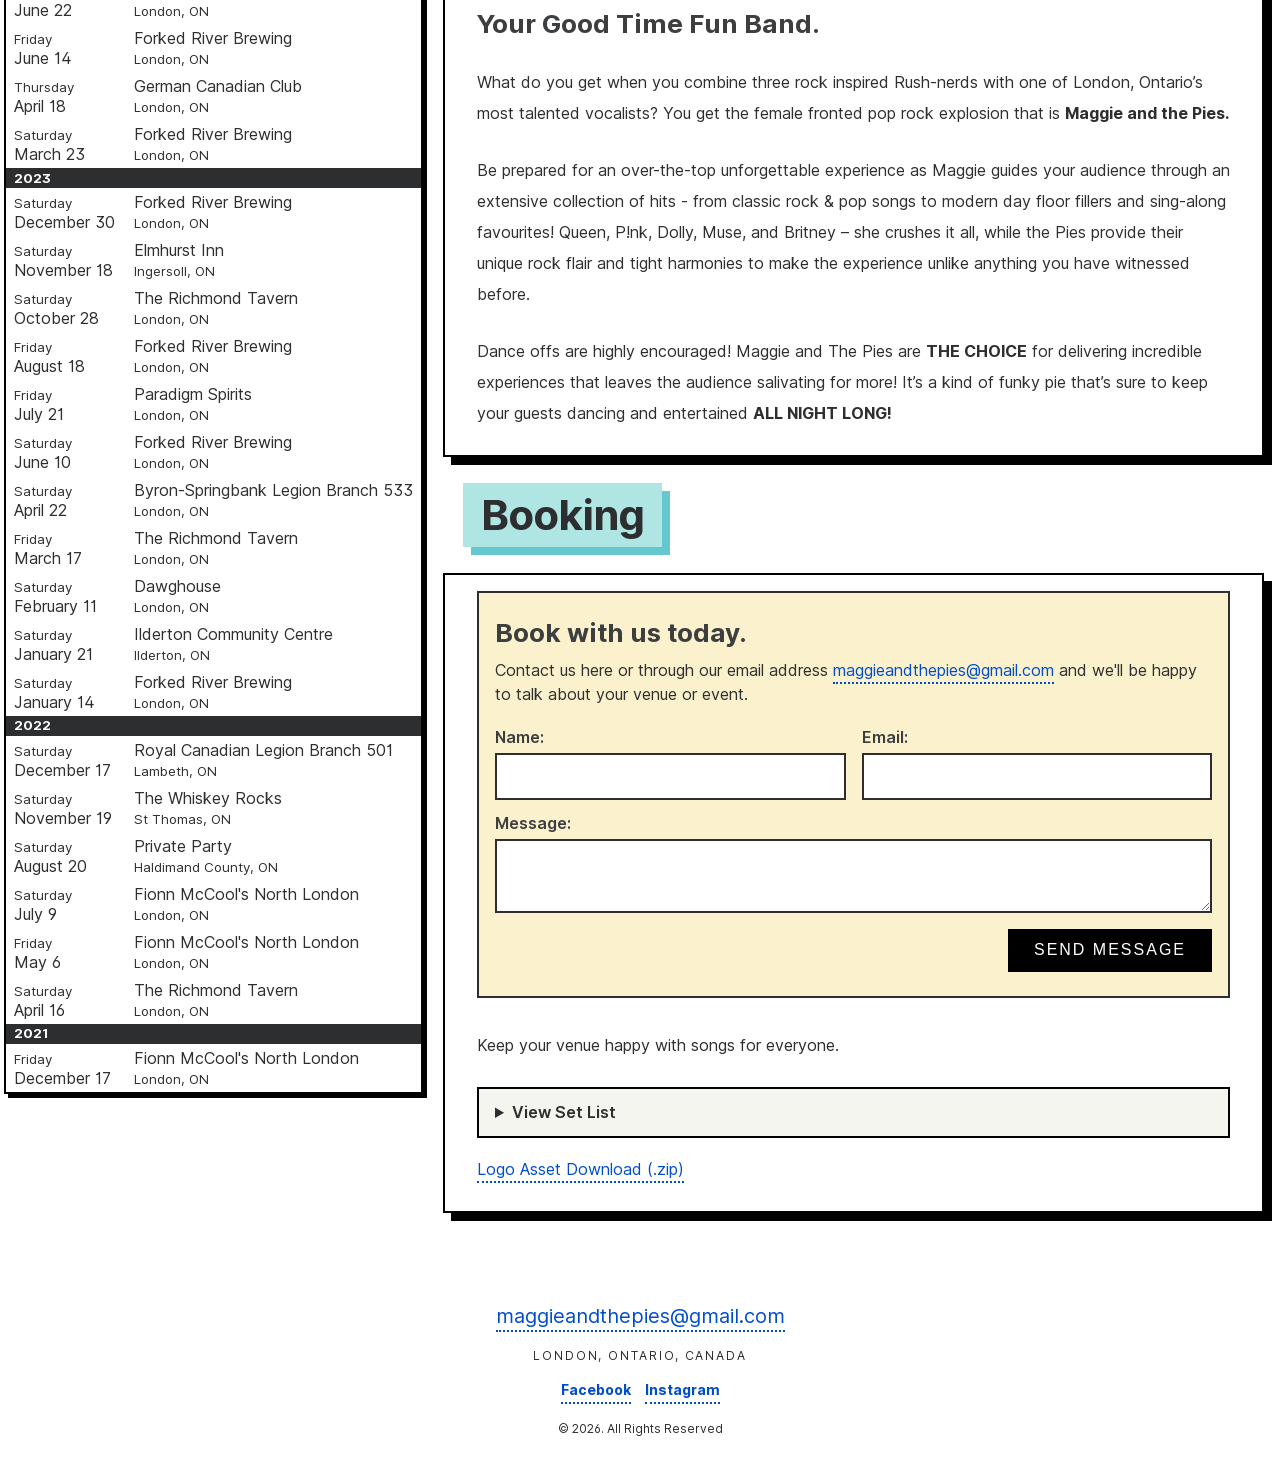
==== commit 1b90167b: "Site Redesign with  trading cards." ====
--- a/index.html
+++ b/index.html
@@ -671,6 +671,9 @@
         <article class="page">
           
           <div class="page__container">
+            <section>
+              <div class="personnel" id="personnel"></div>
+            </section>
             <section class="video">
               <div class="panel">
                 <div class="yt-embed">
@@ -681,7 +684,7 @@
 
             <h1 class="h2 page__header"><span class="page__header__text">About Us</span></h1>
             <section>
-              <div class="personnel" id="personnel"></div>
+              
               <div class="panel">
                 <h2 class="h3">Your Good Time Fun Band.</h2>
                 <p>What do you get when you combine three rock inspired Rush-nerds with one of London, Ontario’s most talented vocalists? You get the female fronted pop rock explosion that is <strong>Maggie and the Pies.</strong></p>
--- a/styles/main.css
+++ b/styles/main.css
@@ -31,6 +31,7 @@
   --theme-light-green: #AFE5E3;
   --theme-yellow: #f1ce39;
   --theme-light-yellow: #F8E69C;
+  --paper: #f8f8ee;
   
   /* Semantic colors */
   --body-bg: var(--white) url("../img/pattern-blue.svg") repeat fixed center;
@@ -456,7 +457,11 @@
   color: var(--text-color);
   text-align: center;
   background: var(--nav-bg);
-  width: 100%;
+  max-width: 100%;
+  margin-left: auto;
+  margin-right: auto;
+  border-radius: 50em;
+  margin-top: 1rem;
 }
 
 .main__header a {
@@ -474,13 +479,17 @@
   border-top: 1px solid transparent;
   display: grid;
   grid-template-columns: 1fr;
+  grid-template-rows: auto auto auto auto;
   gap: 0;
   align-items: start;
+  max-width: 1600px; 
+  margin: 0 auto;
 }
 
 @media screen and (min-width: 768px) {
   .main__content {
     grid-template-columns: max-content 1fr;
+    grid-template-rows: auto auto 1fr;
   }
   
   .main__content > header {
@@ -605,12 +614,16 @@
   }
 }
 
+.video .panel {
+  padding: 0;
+
+}
+
 /* ========================================
    Examples, Personnel, Shows
    ======================================== */
 
 .examples,
-.personnel,
 .shows {
   display: flex;
   flex-wrap: wrap;
@@ -621,6 +634,52 @@
   margin-right: auto;
   container-type: inline-size;
 }
+
+.personnel {
+  display: grid;
+  grid-template-columns: repeat(1, 1fr);
+  justify-content: center;
+  justify-items: center;
+  align-items: center;
+  max-width: 1399px;
+  margin-left: auto;
+  margin-right: auto;
+  padding: 2em;
+  font-size: 1em;
+  container-type: inline-size;
+}
+
+@media (min-width: 500px) and (max-width: 767px) {
+  .personnel {
+    grid-template-columns: repeat(2, 1fr);
+    font-size: 2cqi;
+  }
+}
+
+@media (min-width: 900px) and (max-width: 1399px) {
+  .personnel {
+    padding: 2em 0;
+    grid-template-columns: repeat(2, auto);
+    font-size: 1.1cqi;
+  }
+}
+
+@media (min-width: 1400px) and (max-width: 1599px) {
+  .personnel {
+    padding: 2em 0;
+    grid-template-columns: repeat(4, auto);
+    font-size: 0.75cqi;
+  }
+}
+
+@media (min-width: 1600px) {
+  .personnel {
+    padding: 0;
+    grid-template-columns: repeat(4, 1fr);
+    font-size: 0.75em;
+  }
+}
+
 
 .personnel figure {
   flex: 0 1 45%;
@@ -684,6 +743,11 @@
   box-shadow: 0.25rem 0.25rem 0 0 var(--black);
 }
 
+figure:has(table) {
+  padding: 0;
+  display: block;
+}
+
 @container (max-width: 767px) {
   figure {
     flex-basis: 100%;
@@ -762,14 +826,16 @@
    Tables
    ======================================== */
 table {
+  border-collapse: collapse;
   width: 100%;
+  margin-bottom: 0;
 }
 
 table th {
   background: var(--text-color);
   text-align: left;
   color: var(--section-bg);
-  padding: 0.25em;
+  padding: 0.25em 0.5rem;
   font-size: 0.825rem;
   line-height: 1;
 }
@@ -777,16 +843,11 @@
 table td {
   padding-top: 0.25rem;
   padding-bottom: 0.25rem;
+  padding-left: 0.5rem;
+  padding-right: 0.5rem;
   line-height: 1.25;
 }
 
-table td:not(:first-child) {
-  padding-left: 0.5rem;
-}
-
-table td:not(:last-child) {
-  padding-right: 0.5rem;
-}
 
 .past-shows table td:first-child {
   min-width: 12ch;
@@ -820,7 +881,7 @@
 .yt-embed {
   position: relative;
   padding-bottom: 56.25%;
-  margin: 2rem 0;
+  margin: 0;
   height: 0;
   overflow: hidden;
 }
@@ -916,7 +977,7 @@
   display: block;
   max-width: 66vw;
   width: 100%;
-  margin: 2rem auto 2rem;
+  margin: auto;
   color: var(--nav-link-hover-color);
   fill: currentColor;
   filter: drop-shadow(0.25em 0.5em 0 rgba(0,0,0,0.2));
@@ -930,14 +991,16 @@
 
 nav {
   flex-grow: 1;
+  
 }
 
 nav ul {
   margin: 0;
   list-style-type: none;
-  padding: 0.5rem;
-  font-size: 1.125rem;
-  background: var(--white);
+  padding: 0.25rem;
+  font-size: 1rem;
+  background: var(--white);  
+  text-align: right;
 }
 
 nav ul li {
@@ -1116,7 +1179,7 @@
     justify-content: space-between;
     align-items: flex-end;
     max-width: 95%;
-    margin: 0 auto 1rem;
+    margin: 1rem auto 1rem;
     padding: 0 0.5rem 1rem;
   }
 
@@ -1141,3 +1204,376 @@
     box-shadow: none;
   }
 }
+
+@keyframes shake {
+  0%, 100% { transform: translateX(0) translateY(0) rotate(var(--card-tilt)); }
+  25%, 75% { transform: translateX(-0.08em) translateY(-0.04em) rotate(calc(var(--card-tilt) - 0.3deg)); }
+  50% { transform: translateX(0.08em) translateY(0.04em) rotate(calc(var(--card-tilt) + 0.3deg)); }
+}
+
+
+
+.baseball-card {
+  font-size: 1em;
+  width: 21.75em;
+  height: 31.25em;
+  margin: 0;
+  perspective: 56.25em;
+  transform: rotate(var(--card-tilt, 0deg));
+  transition: transform 0.3s ease;
+  border-radius: 0.5em;
+  will-change: transform;
+}
+
+.baseball-card:hover {
+  animation: shake 1.5s ease-in-out infinite;
+  z-index: 10;
+}
+
+.baseball-flipper {
+  width: 100%;
+  height: 100%;
+  border: solid 0.0625em var(--white);
+  transition: transform 0.6s cubic-bezier(0.68, -0.55, 0.265, 1.55);
+  transform-style: preserve-3d;
+  position: relative;
+  border-radius: 0.5em;
+  will-change: transform;
+  cursor: pointer;
+}
+
+.baseball-flipper:focus {
+  outline: none;
+}
+
+.baseball-flipper:focus-visible {
+  outline: 0.25em solid var(--theme-light-blue);
+  outline-offset: 0.25em;
+}
+
+.baseball-flipper.flipped {
+  transform: rotateY(180deg);
+}
+
+.baseball-card .front,
+.baseball-card .back {
+  width: 100%;
+  height: 100%;
+  cursor: pointer;
+  backface-visibility: hidden;
+  position: absolute;
+  top: 0;
+  left: 0;
+  border-radius: 0.5em;
+  box-shadow: 0.125em 0.375em 0.9375em rgba(0, 0, 0, 0.5);
+}
+
+.baseball-card .front {
+  background-color: var(--paper);
+  z-index: 2;
+  /* for firefox 31 */
+  transform: rotateY(0deg);
+}
+
+.baseball-card .back {
+  box-sizing: border-box;
+  background-color: var(--theme-pink);
+  transform: rotateY(180deg);
+  padding: 0;
+}
+
+.player-name {
+  font-style: normal;
+  color: black;
+  font-weight: bold;
+  letter-spacing: -0.025em;
+  margin-left: 6em;
+  text-align: right;
+  line-height: 1;
+  margin-right: 1.3em;
+  font-size: 1.25em;
+  text-transform: uppercase;
+  display: flex;
+  justify-content: flex-end;
+  align-items: flex-end;
+  height: calc(10% - 0.3125em);
+}
+
+.player-photo {
+  height: 86%;
+  width: 86%;
+  top: 10%;
+  left: 7%;
+  position: absolute;
+  background-repeat: no-repeat;
+  /* background-attachment: fixed; */
+  background-size: cover;
+  background-position: center center;
+  
+  border: solid 0.0625em var(--black);
+  border-radius: 0.625em;
+  box-shadow: 0 0 0 0.25em var(--theme-yellow), 0 0 0 0.3125em var(--black);
+}
+
+.position-banner {
+  position: absolute;
+  display: block;
+  top: 1.3em;
+  left: 1.375em;
+  width: 4.34em;
+  height: 5em;
+  transform: scale(1.2);
+}
+
+.team-banner {
+  position: absolute;
+  display: block;
+  bottom: 1em;
+  right: 0;
+  width: 8.5em;
+  height: 8em;
+}
+
+.position {
+  margin: 0;
+  padding: 0;
+  position: absolute;
+  color: white;
+  display: block;
+  font-size: .75em;
+  font-weight: bold;
+  text-shadow: -0.0625em -0.0625em 0 var(--theme-grey), 0.0625em -0.0625em 0 var(--theme-grey), -0.0625em 0.0625em 0 var(--theme-grey), 0.0625em 0.0625em 0 var(--theme-grey);
+  transform: rotate(-15deg);
+  text-transform: uppercase;
+  top: 3em;
+  left: 2em;
+  width: 5em;
+  line-height: 2.5;
+  text-align: center;
+  z-index: 1;
+}
+
+.team {
+  margin: 0;
+  padding: 0;
+  position: absolute;
+  color: white;
+  position: absolute;
+  display: block;
+  font-size: 1.4em;
+  font-weight: bold;
+  transform: rotate(-12deg);
+  text-transform: uppercase;
+  bottom: 2.8125em;
+  right: 2.1875em;
+  z-index: 1;
+}
+
+.team-logo {
+  position: absolute;
+  bottom: 2.65em;
+  right: 2.25em;
+  width: 6em;
+  height: 3em;
+  z-index: 1;
+  transform: rotate(-7deg)
+}
+
+.back header {
+  display: block;
+  border: solid 0.1875em rgba(0, 0, 0, .75);
+  border-radius: 1.75em;
+  position: relative;
+  padding: 0.25em 0 0.375em 0;
+  margin: 0.125em 0.625em 0 0.625em;
+  background-color: var(--theme-light);
+}
+
+.card-number {
+  position: absolute;
+  top: -0.1875em;
+  left: -0.125em;
+  border: solid 0.1875em rgba(0, 0, 0, .75);
+  border-radius: 50%;
+  width: 3.125em;
+  height: 3.125em;
+  text-align: center;
+  margin: 0;
+  padding: 0;
+  line-height: .8em;
+}
+
+.card-number:before {
+  content: "TOPPS";
+  display: block;
+  font-weight: bold;
+  margin: .5em auto .1em auto;
+  font-size: .75em;
+}
+
+.header-grid {
+margin: 0 0.5em 0 3.375em;
+}
+
+.header-player-name {
+  text-transform: uppercase;
+  font-size: 1.6em;
+  margin: 0;
+  padding: 0;
+  line-height: .9em;
+  text-shadow: 0 0.0625em 0.125em rgba(255, 255, 255, .6);
+}
+
+.header-player-position,
+.header-player-team {
+  font-weight: bold;
+  text-transform: uppercase;
+}
+
+.small-text {
+  font-size: 0.62em;
+}
+
+.bio {
+  font-size: 0.63em;
+  text-align: justify;
+  line-height: 1.05em;
+  padding-bottom: .2em;
+  padding-top: .2em;
+  font-size: .8em;
+  margin: 0.1em 0.625em;
+  border-bottom: solid 0.0625em rgba(0, 0, 0, 0.6);
+  box-shadow: 0 0.0625em 0.125em rgba(255, 255, 255, 0.3);
+}
+
+.table-title {
+  margin: 0 0.625em;
+  text-transform: uppercase;
+  font-size: .9em;
+  border-bottom: solid 0.0625em rgba(0, 0, 0, 0.6);
+  box-shadow: 0 0.0625em 0.125em rgba(255, 255, 255, 0.3);
+}
+
+.player-stats {
+  width: 20em;
+  font-size: .66em;
+  margin: 0 0.625em;
+  border-collapse: collapse;
+  max-height: 14.6875em;
+  height: 13.625em;
+}
+
+
+.player-stats th,
+.player-stats td {
+  text-align: right;
+  padding: 0.04em .01em;
+  margin: 0;
+  line-height: 0.625em;
+}
+
+.player-stats thead tr th {
+  border-bottom: solid 0.0625em rgba(0, 0, 0, 0.6);
+  padding-bottom: .4em;
+  padding-top: .4em;
+  box-shadow: 0 0.0625em 0.125em rgba(255, 255, 255, 0.3);
+}
+
+.player-stats tbody tr:last-child td {
+  border-bottom: solid 0.0625em rgba(0, 0, 0, 0.6);
+  box-shadow: 0 0.0625em 0.125em rgba(255, 255, 255, 0.3);
+}
+
+.player-stats tr th:first-child,
+.player-stats tr td:first-child {
+  font-weight: bold;
+  text-align: left;
+}
+
+.player-stats tr:first-child td {
+  padding-top: .2em;
+}
+
+.player-stats tr td:nth-child(2) {
+  text-align: left;
+}
+
+.player-stats thead tr th {
+  font-weight: bold;
+}
+
+.player-stats thead tr th:nth-child(2) {
+  text-align: center;
+}
+
+.player-stats tfoot tr{height: 1.0625em;}
+.trivia {
+  position: absolute;
+  bottom: 0.9375em;
+  right: 0;
+  margin: 0 0.625em;
+  min-height: 6.25em;
+  background-color: var(--theme-light);
+  font-family: 'Just Another Hand', cursive;
+  text-transform: uppercase;
+  border: solid 0.1875em rgba(0, 0, 0, .75);
+  border-radius: 1.75em;
+  padding: .2em 1.2em;
+  box-sizing: border-box;
+  width: 20.625em;
+}
+
+.question {
+  display: block;
+  font-weight: bold;
+  font-style: italic;
+  text-align: center;
+  position: absolute;
+  right: 0.5625em;
+  top: 0.5625em;
+  width: 12.125em;
+  margin: 0;
+  font-weight: bold;
+  font-style: italic;
+  text-align: center;
+}
+
+.question:before {
+  content: "Q.- "
+}
+
+.answer {
+  margin: 0px;
+  transform: rotate(-180deg);
+  font-weight: bold;
+  font-style: italic;
+  display: inline-block;
+  padding: 0;
+  font-weight: bold;
+  font-style: italic;
+  text-align: center;
+  position: absolute;
+  bottom: 9px;
+  right: 9px;
+  width: 90px;
+}
+
+.answer:before {
+  content: "A.- "
+}
+
+#triviadude {
+  position: absolute;
+  bottom: 5px;
+  left: 10px;
+  z-index: 3;
+}
+
+.printed {
+  font-size: .7em;
+  text-align: right;
+  margin: .1em 0 0 0;
+  position: absolute;
+  bottom: 1px;
+  right: 11px;
+}
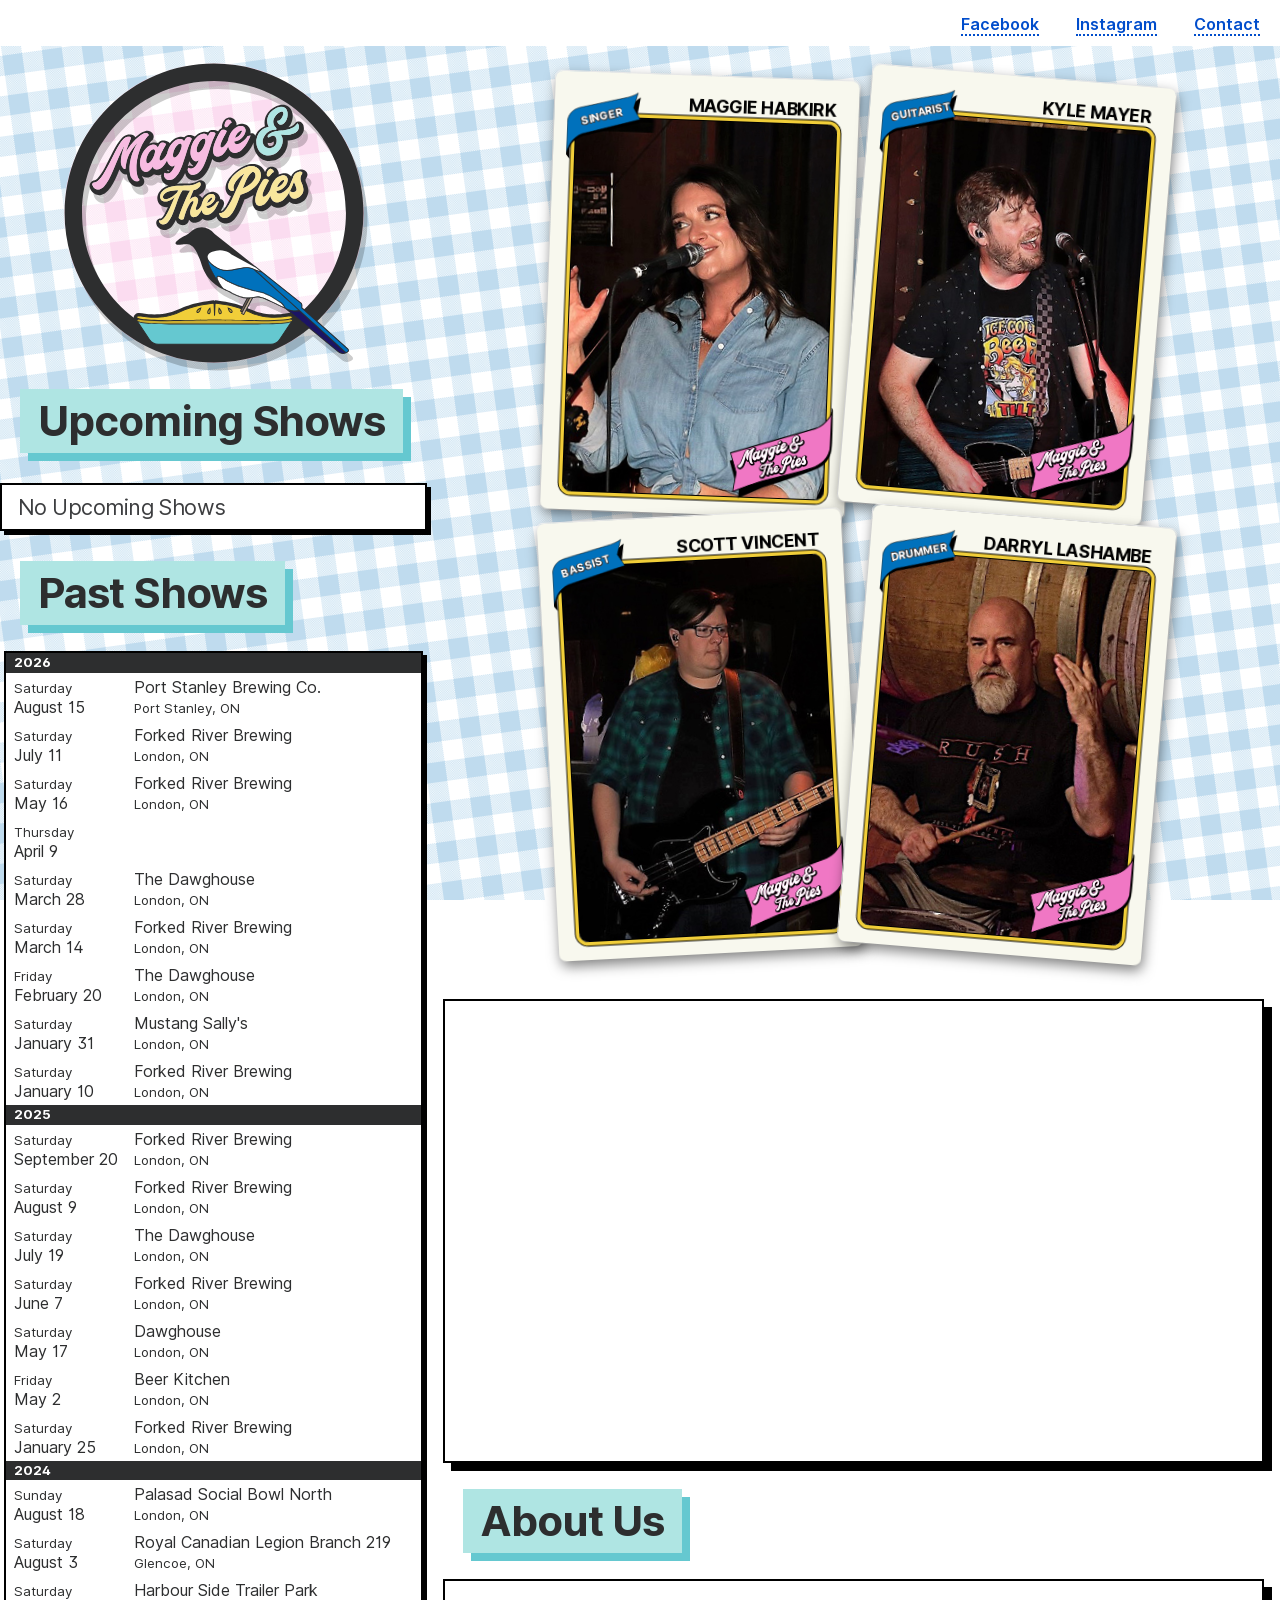
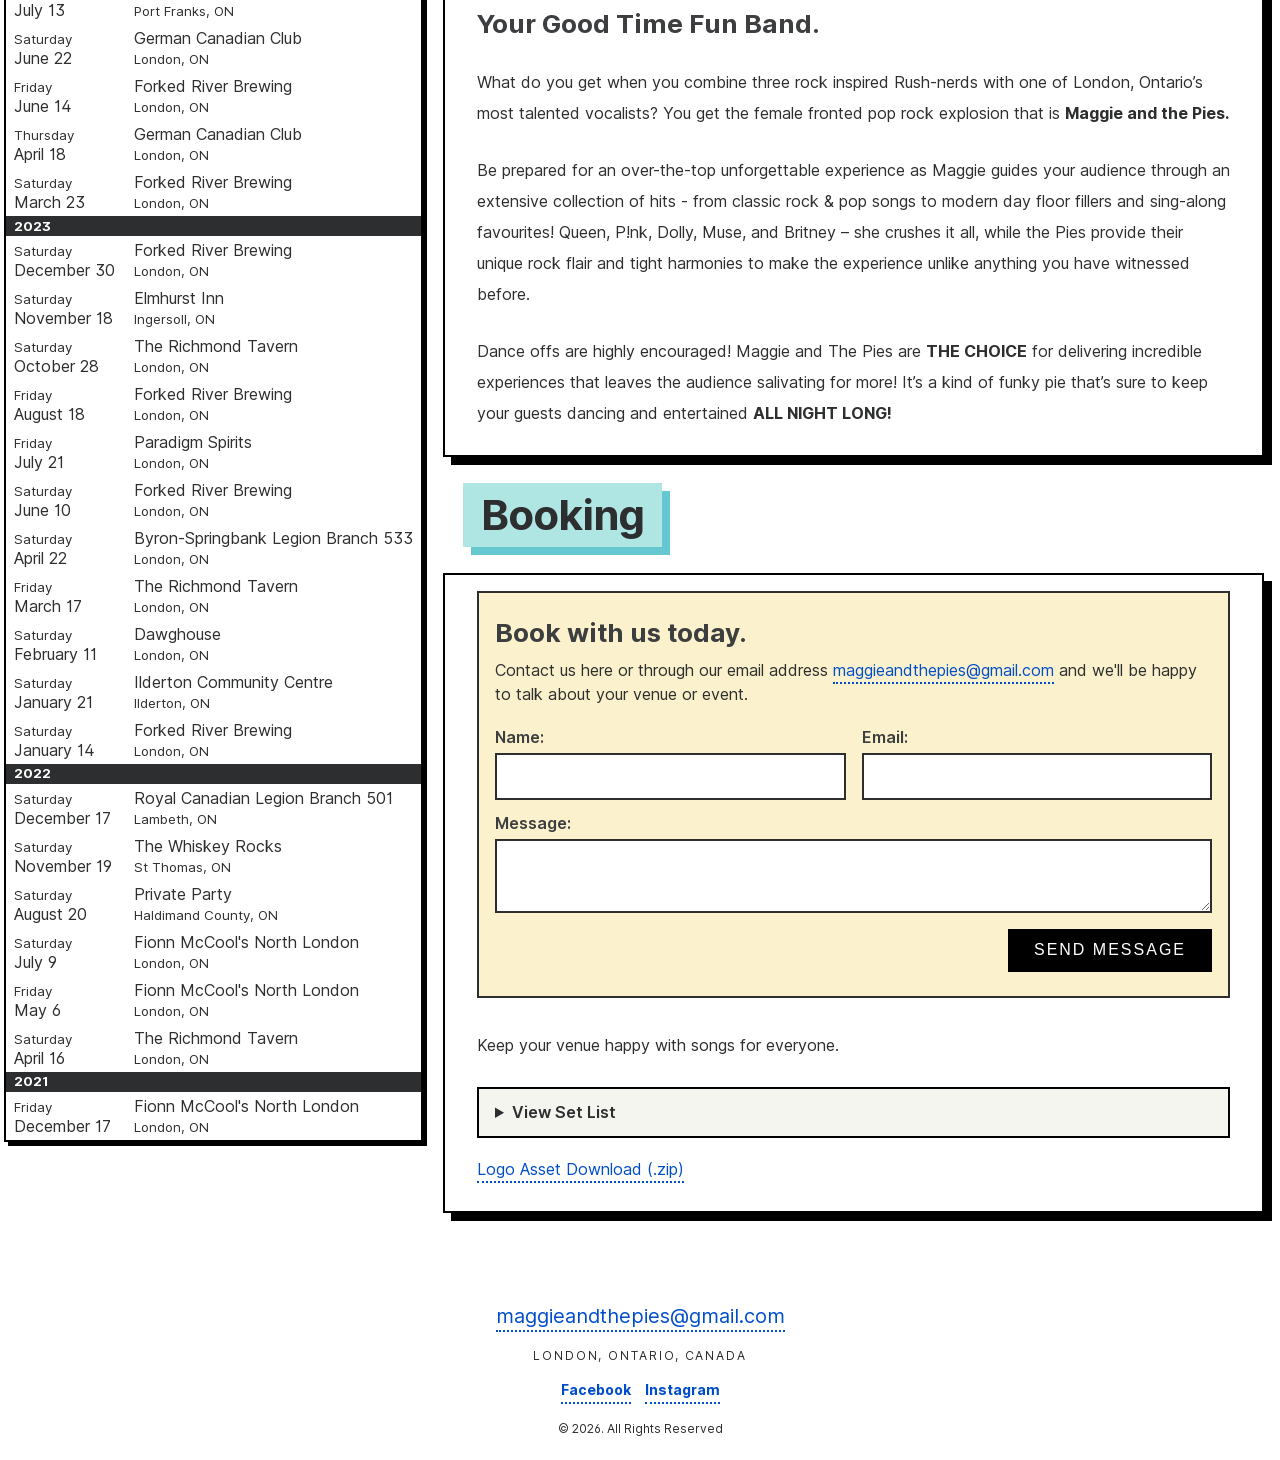
==== commit c47b60f9: "Fix some a11y" ====
--- a/index.html
+++ b/index.html
@@ -95,6 +95,7 @@
   <link rel="stylesheet" href="styles/main.css">
   <!-- <link rel="dns-prefetch" href="//www.googletagmanager.com">
     <link rel="dns-prefetch" href="//www.google-analytics.com"> -->
+  </head>
   <body>
     <nav>
         <span class="sr-only">Maggie and The Pies</span>
@@ -107,7 +108,7 @@
       </nav>
     <div class="main" id="main">
       <div class="main__content" role="main">
-        <header class="main__header">
+        <div class="main__header">
           <svg class="logo" version="1.1" id="logo" xmlns="http://www.w3.org/2000/svg" xmlns:xlink="http://www.w3.org/1999/xlink" x="0px" y="0px" viewBox="0 0 1024 1024" style="enable-background:new 0 0 1024 1024;" xml:space="preserve">
             <style type="text/css">
               .st0{fill:#65C8D0;}
@@ -663,7 +664,7 @@
               C728.5,420.6,729.9,417.8,731.5,415z"/>
             </g>
           </svg>
-        </header>
+        </div>
         <aside>
           <h2 class="section-header"><span class="section-header__text">Upcoming Shows</span></h2>
           <div class="shows" id="shows"></div>
--- a/styles/main.css
+++ b/styles/main.css
@@ -1222,12 +1222,25 @@
   transform: rotate(var(--card-tilt, 0deg));
   transition: transform 0.3s ease;
   border-radius: 0.5em;
-  will-change: transform;
 }
 
 .baseball-card:hover {
   animation: shake 1.5s ease-in-out infinite;
   z-index: 10;
+}
+
+@media (prefers-reduced-motion: reduce) {
+  .baseball-card {
+    transition: none;
+  }
+
+  .baseball-card:hover {
+    animation: none;
+  }
+
+  .baseball-flipper {
+    transition: none;
+  }
 }
 
 .baseball-flipper {
@@ -1238,8 +1251,13 @@
   transform-style: preserve-3d;
   position: relative;
   border-radius: 0.5em;
+  cursor: pointer;
+}
+
+.baseball-card:hover,
+.baseball-card:focus-within,
+.baseball-flipper.flipped {
   will-change: transform;
-  cursor: pointer;
 }
 
 .baseball-flipper:focus {
@@ -1358,7 +1376,6 @@
   padding: 0;
   position: absolute;
   color: white;
-  position: absolute;
   display: block;
   font-size: 1.4em;
   font-weight: bold;
@@ -1435,7 +1452,6 @@
 }
 
 .bio {
-  font-size: 0.63em;
   text-align: justify;
   line-height: 1.05em;
   padding-bottom: .2em;
@@ -1525,9 +1541,6 @@
 
 .question {
   display: block;
-  font-weight: bold;
-  font-style: italic;
-  text-align: center;
   position: absolute;
   right: 0.5625em;
   top: 0.5625em;
@@ -1543,10 +1556,8 @@
 }
 
 .answer {
-  margin: 0px;
+  margin: 0;
   transform: rotate(-180deg);
-  font-weight: bold;
-  font-style: italic;
   display: inline-block;
   padding: 0;
   font-weight: bold;
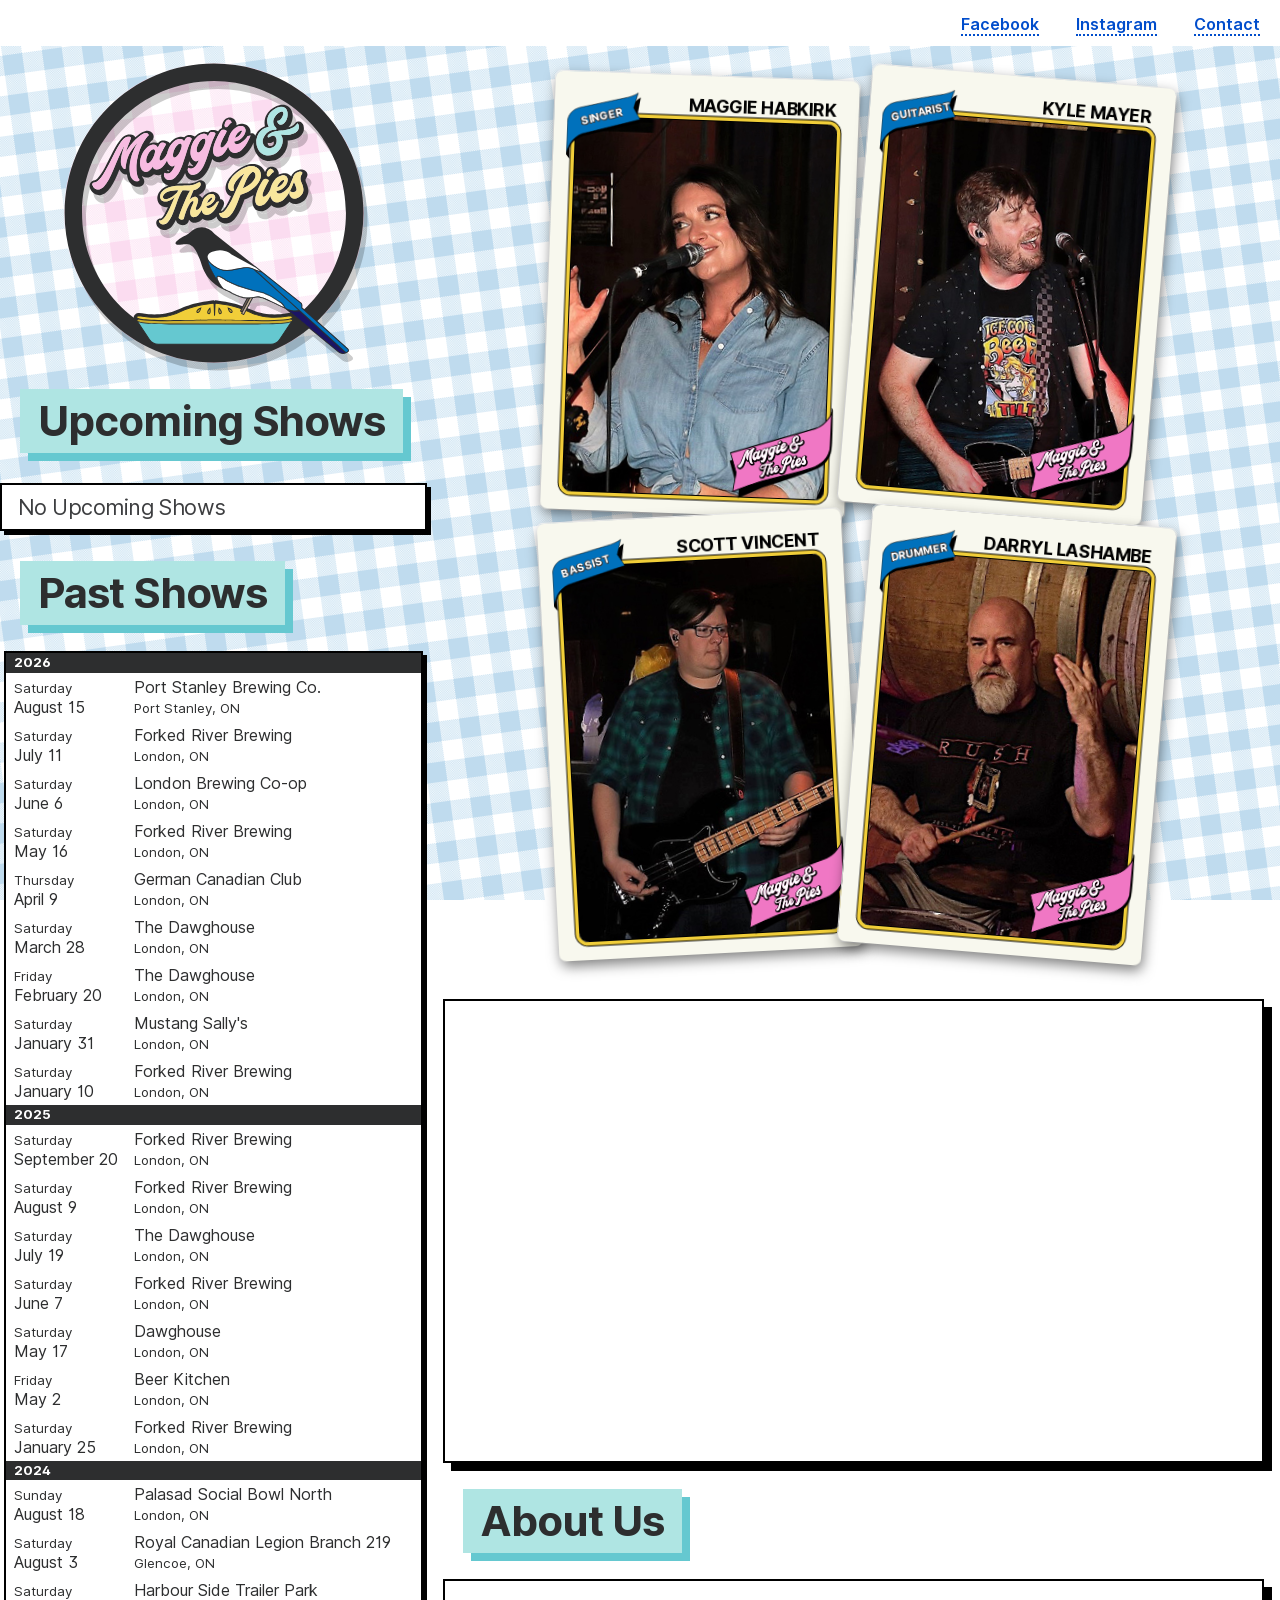
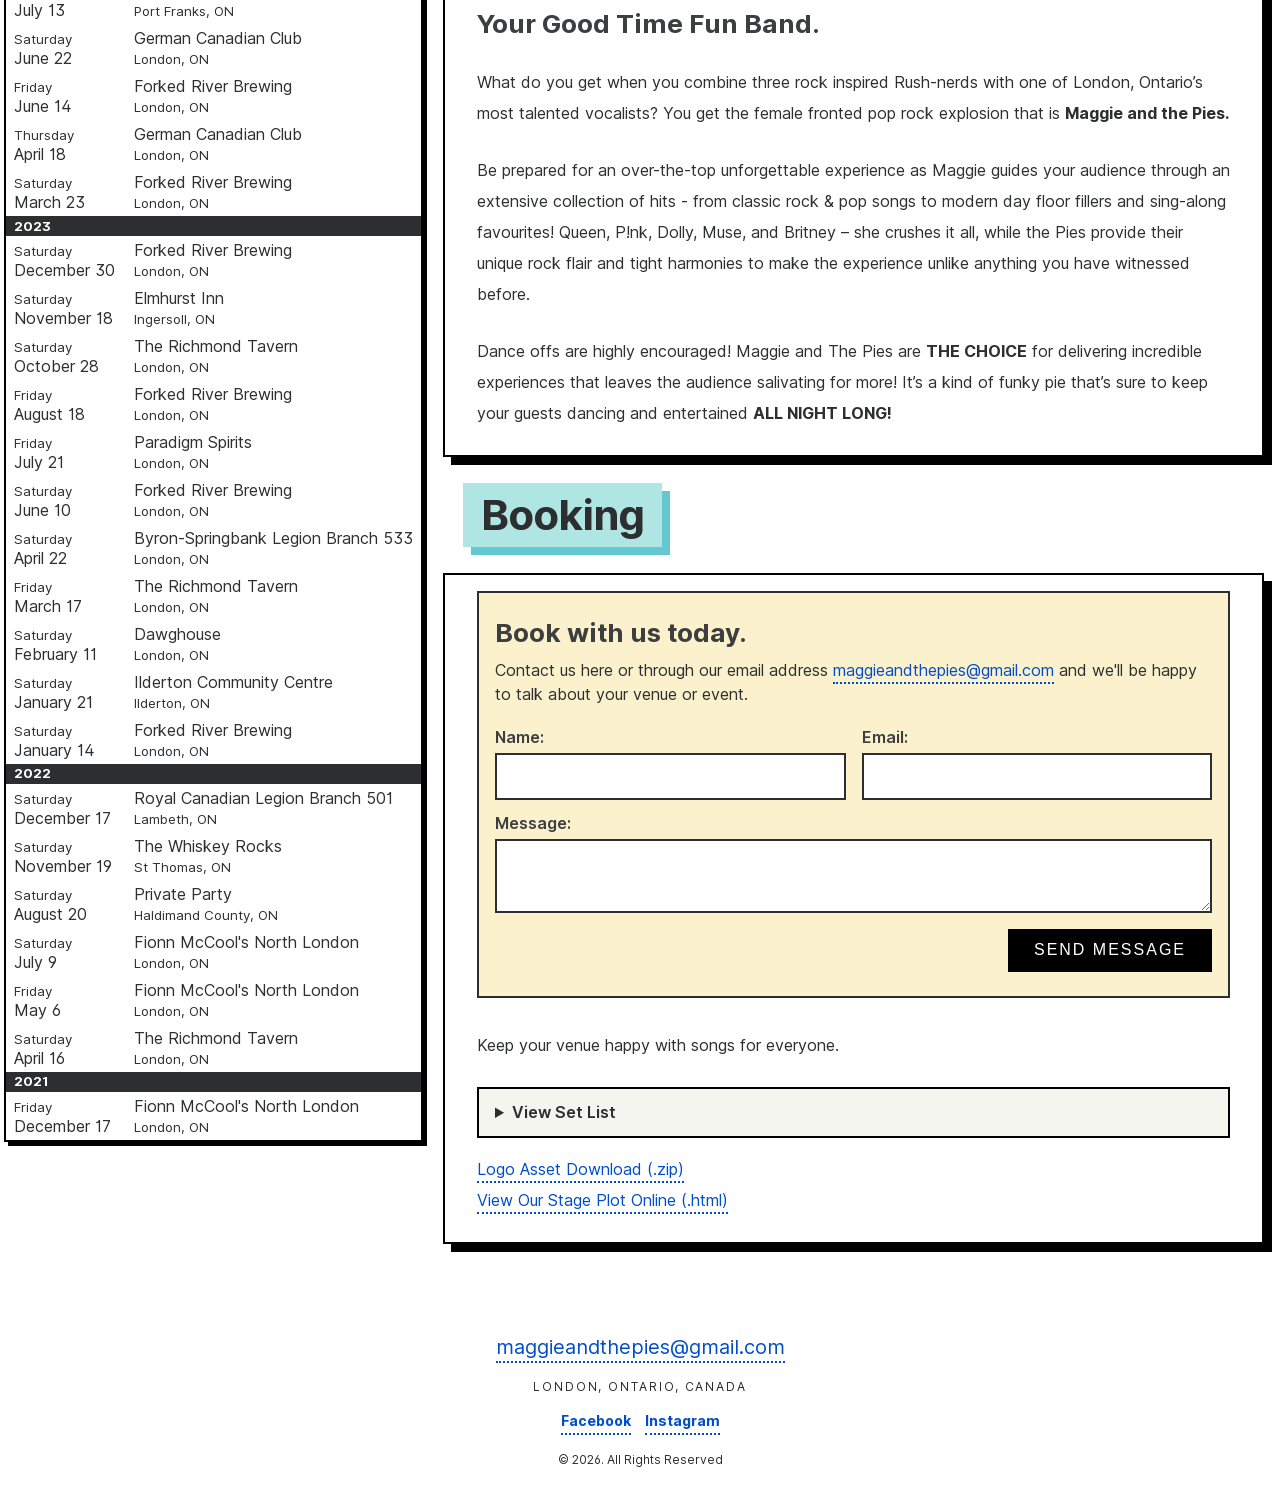
==== commit 1f530412: "Add a stageplot ASCII" ====
--- a/index.html
+++ b/index.html
@@ -1,129 +1,161 @@
 <!doctype html>
 <html lang="en">
-<head>
-  <meta charset="utf-8">
-  <title>Maggie and The Pies</title>
-  <meta name="Description" content="London Ontario Good Time Fun Band.">
-  <link rel="canonical" href="https://maggieandthepies.com/index.html" />
-  <link rel="shortcut icon" href="favicon.ico" type="image/x-icon">
-  <link rel="icon" href="favicon.ico" type="image/x-icon">
-  <link rel="apple-touch-icon" sizes="144x144" href="apple-touch-icon.png">
-  <meta name="viewport" content="width=device-width,minimum-scale=1,initial-scale=1">
-  <meta name="format-detection" content="telephone=no" />
-  <meta property="og:title" content="Maggie And The Pies"/>
-  <meta property="og:url" content="https://maggieandthepies.com"/>
-  <meta property="og:type" content="website"/>
-  <meta property="og:image" content="https://maggieandthepies.com/img/MATP-Color-Background.jpeg"/>
-  <meta property="og:site_name" content="Maggie And The Pies"/>
-  <meta property="og:description" content="London Ontario Good Time Fun Band.">
-  <meta name="theme-color" content="#F7BBE1">
-  <script type="application/ld+json">
-    {
-      "@context": "https://schema.org",
-      "@type": "MusicGroup",
-      "name": "Maggie and The Pies",
-      "url": "https://maggieandthepies.com",
-      "genre": "Cover Band",
-      "description": "London Ontario Good Time Fun Band.",
-      "image": "https://maggieandthepies.com/img/MATP-Color-Background.jpeg",
-      "sameAs": [
-        "https://www.facebook.com/MaggieAndThePies",
-        "https://www.instagram.com/maggieandthepies",
-        "https://www.youtube.com/@maggieandthepies4615"
-      ]
-    }
-  </script>
-  <script type="application/ld+json">
-    {
-      "@context": "http://schema.org",
-      "@type": "WebSite",
-      "headline": "London Ontario Good Time Fun Band.",
-      "url": "https://maggieandthepies.com/index.html",
-      "image": [
-        "https://maggieandthepies.com/img/MATP-Color-Background.jpeg"
-      ]
-    }
-  </script>
-  <script>
-    // Dynamically load upcoming shows for Google structured data
-    fetch('shows.json')
-      .then(response => response.json())
-      .then(shows => {
-        const now = new Date();
-        const oneDayAgo = new Date(now.getTime() - 24 * 60 * 60 * 1000);
-        const upcomingShows = shows.filter(show => new Date(show.startDate) > oneDayAgo);
-        
-        // Insert JSON-LD for each upcoming show
-        upcomingShows.forEach(show => {
-          const script = document.createElement('script');
-          script.type = 'application/ld+json';
-          script.textContent = JSON.stringify(show);
+  <head>
+    <meta charset="utf-8" />
+    <title>Maggie and The Pies</title>
+    <meta name="Description" content="London Ontario Good Time Fun Band." />
+    <link rel="canonical" href="https://maggieandthepies.com/index.html" />
+    <link rel="shortcut icon" href="favicon.ico" type="image/x-icon" />
+    <link rel="icon" href="favicon.ico" type="image/x-icon" />
+    <link rel="apple-touch-icon" sizes="144x144" href="apple-touch-icon.png" />
+    <meta name="viewport" content="width=device-width,minimum-scale=1,initial-scale=1" />
+    <meta name="format-detection" content="telephone=no" />
+    <meta property="og:title" content="Maggie And The Pies" />
+    <meta property="og:url" content="https://maggieandthepies.com" />
+    <meta property="og:type" content="website" />
+    <meta property="og:image" content="https://maggieandthepies.com/img/MATP-Color-Background.jpeg" />
+    <meta property="og:site_name" content="Maggie And The Pies" />
+    <meta property="og:description" content="London Ontario Good Time Fun Band." />
+    <meta name="theme-color" content="#F7BBE1" />
+    <script type="application/ld+json">
+      {
+        "@context": "https://schema.org",
+        "@type": "MusicGroup",
+        "name": "Maggie and The Pies",
+        "url": "https://maggieandthepies.com",
+        "genre": "Cover Band",
+        "description": "London Ontario Good Time Fun Band.",
+        "image": "https://maggieandthepies.com/img/MATP-Color-Background.jpeg",
+        "sameAs": [
+          "https://www.facebook.com/MaggieAndThePies",
+          "https://www.instagram.com/maggieandthepies",
+          "https://www.youtube.com/@maggieandthepies4615"
+        ]
+      }
+    </script>
+    <script type="application/ld+json">
+      {
+        "@context": "http://schema.org",
+        "@type": "WebSite",
+        "headline": "London Ontario Good Time Fun Band.",
+        "url": "https://maggieandthepies.com/index.html",
+        "image": ["https://maggieandthepies.com/img/MATP-Color-Background.jpeg"]
+      }
+    </script>
+    <script>
+      // Dynamically load upcoming shows for Google structured data
+      fetch("shows.json")
+        .then((response) => response.json())
+        .then((shows) => {
+          const now = new Date();
+          const oneDayAgo = new Date(now.getTime() - 24 * 60 * 60 * 1000);
+          const upcomingShows = shows.filter((show) => new Date(show.startDate) > oneDayAgo);
+
+          // Insert JSON-LD for each upcoming show
+          upcomingShows.forEach((show) => {
+            const script = document.createElement("script");
+            script.type = "application/ld+json";
+            script.textContent = JSON.stringify(show);
+            document.head.appendChild(script);
+          });
+        })
+        .catch((err) => console.error("Error loading shows for structured data:", err));
+    </script>
+    <script>
+      // Dynamically load setlist for Google structured data
+      fetch("setlist.json")
+        .then((response) => response.json())
+        .then((songs) => {
+          const playlist = {
+            "@context": "https://schema.org",
+            "@type": "MusicPlaylist",
+            name: "Maggie and The Pies Setlist",
+            description: "Songs in Maggie and The Pies' performing repertoire",
+            url: "https://maggieandthepies.com",
+            track: songs.map((song) => ({
+              "@type": "MusicRecording",
+              name: song.song,
+              byArtist: {
+                "@type": "MusicGroup",
+                name: song.artist,
+              },
+            })),
+          };
+
+          const script = document.createElement("script");
+          script.type = "application/ld+json";
+          script.textContent = JSON.stringify(playlist);
           document.head.appendChild(script);
-        });
-      })
-      .catch(err => console.error('Error loading shows for structured data:', err));
-  </script>
-  <script>
-    // Dynamically load setlist for Google structured data
-    fetch('setlist.json')
-      .then(response => response.json())
-      .then(songs => {
-        const playlist = {
-          "@context": "https://schema.org",
-          "@type": "MusicPlaylist",
-          "name": "Maggie and The Pies Setlist",
-          "description": "Songs in Maggie and The Pies' performing repertoire",
-          "url": "https://maggieandthepies.com",
-          "track": songs.map(song => ({
-            "@type": "MusicRecording",
-            "name": song.song,
-            "byArtist": {
-              "@type": "MusicGroup",
-              "name": song.artist
-            }
-          }))
-        };
-        
-        const script = document.createElement('script');
-        script.type = 'application/ld+json';
-        script.textContent = JSON.stringify(playlist);
-        document.head.appendChild(script);
-      })
-      .catch(err => console.error('Error loading setlist for structured data:', err));
-  </script>
-
-  <link rel="stylesheet" href="styles/main.css">
-  <!-- <link rel="dns-prefetch" href="//www.googletagmanager.com">
+        })
+        .catch((err) => console.error("Error loading setlist for structured data:", err));
+    </script>
+
+    <link rel="stylesheet" href="styles/main.css" />
+    <!-- <link rel="dns-prefetch" href="//www.googletagmanager.com">
     <link rel="dns-prefetch" href="//www.google-analytics.com"> -->
   </head>
   <body>
     <nav>
-        <span class="sr-only">Maggie and The Pies</span>
-      
-        <ul class="no-print">
-          <li><a href="https://facebook.com/MaggieAndThePies" target="_blank" rel="noreferrer">Facebook</a></li>
-          <li><a href="https://www.instagram.com/maggieandthepies" target="_blank" rel="noreferrer">Instagram</a></li>
-          <li><a href="#contact">Contact</a></li>
-        </ul>
-      </nav>
+      <span class="sr-only">Maggie and The Pies</span>
+
+      <ul class="no-print">
+        <li><a href="https://facebook.com/MaggieAndThePies" target="_blank" rel="noreferrer">Facebook</a></li>
+        <li><a href="https://www.instagram.com/maggieandthepies" target="_blank" rel="noreferrer">Instagram</a></li>
+        <li><a href="#contact">Contact</a></li>
+      </ul>
+    </nav>
     <div class="main" id="main">
       <div class="main__content" role="main">
         <div class="main__header">
-          <svg class="logo" version="1.1" id="logo" xmlns="http://www.w3.org/2000/svg" xmlns:xlink="http://www.w3.org/1999/xlink" x="0px" y="0px" viewBox="0 0 1024 1024" style="enable-background:new 0 0 1024 1024;" xml:space="preserve">
+          <svg
+            class="logo"
+            version="1.1"
+            id="logo"
+            xmlns="http://www.w3.org/2000/svg"
+            xmlns:xlink="http://www.w3.org/1999/xlink"
+            x="0px"
+            y="0px"
+            viewBox="0 0 1024 1024"
+            style="enable-background: new 0 0 1024 1024"
+            xml:space="preserve"
+          >
             <style type="text/css">
-              .st0{fill:#65C8D0;}
-              .st1{fill:#CCAE2F;}
-              .st2{fill:#F1CE39;}
-              .st3{fill:#736357;}
-              .st4{fill:#C7B299;}
-              .st5{fill:#FFFFFF;}
-              .st6{fill:#0071BC;}
-              .st7{fill:#1B1464;}
-              .st8{fill:#F7BBE1;}
-              .st9{fill:#AFE5E3;}
-              .st10{fill:#F8E69C;}
+              .st0 {
+                fill: #65c8d0;
+              }
+              .st1 {
+                fill: #ccae2f;
+              }
+              .st2 {
+                fill: #f1ce39;
+              }
+              .st3 {
+                fill: #736357;
+              }
+              .st4 {
+                fill: #c7b299;
+              }
+              .st5 {
+                fill: #ffffff;
+              }
+              .st6 {
+                fill: #0071bc;
+              }
+              .st7 {
+                fill: #1b1464;
+              }
+              .st8 {
+                fill: #f7bbe1;
+              }
+              .st9 {
+                fill: #afe5e3;
+              }
+              .st10 {
+                fill: #f8e69c;
+              }
             </style>
-            <path d="M981.9,313.5c-25.7-60.7-62.5-115.3-109.3-162.1S771.3,67.8,710.5,42.1C647.6,15.5,580.8,2,512,2S376.4,15.5,313.5,42.1
+            <path
+              d="M981.9,313.5c-25.7-60.7-62.5-115.3-109.3-162.1S771.3,67.8,710.5,42.1C647.6,15.5,580.8,2,512,2S376.4,15.5,313.5,42.1
             c-60.7,25.7-115.3,62.5-162.1,109.3c-46.8,46.8-83.6,101.4-109.3,162.1C15.5,376.4,2,443.2,2,512s13.5,135.6,40.1,198.5
             c25.7,60.7,62.5,115.3,109.3,162.1c46.8,46.8,101.4,83.6,162.1,109.3c62.9,26.6,129.7,40.1,198.5,40.1s135.6-13.5,198.5-40.1
             c60.7-25.7,115.3-62.5,162.1-109.3c46.8-46.8,83.6-101.4,109.3-162.1c26.6-62.9,40.1-129.7,40.1-198.5S1008.5,376.4,981.9,313.5z
@@ -131,34 +163,49 @@
             c-21,0-52-2.9-80.5-16.7c-47.6-23.2-101.7-29.7-117.1-31.1c-0.4,0-0.9-0.1-1.3-0.1c0,0,0,0,0,0c-2.1,0-4,0.4-5.8,1.3
             c-1.8-0.8-3.8-1.3-5.8-1.3c-0.4,0-0.9,0-1.3,0.1c-15.5,1.4-69.6,7.9-117.1,31.1C361,855.2,330,858.1,309,858.1
             c-15.1,0-26.5-1.4-31.9-2.3l-0.6-0.1c-6.3-1-14.3-2.1-20.5-2.1c-5.3,0-8.6,0.8-11.4,2.8c-6.4,4.7-6.9,10.1-6.5,13.2
-            C130.8,787.3,61.6,657.7,61.6,512C61.6,263.3,263.3,61.6,512,61.6S962.4,263.3,962.4,512C962.4,656.1,894.7,784.4,789.4,866.9z"/>
+            C130.8,787.3,61.6,657.7,61.6,512C61.6,263.3,263.3,61.6,512,61.6S962.4,263.3,962.4,512C962.4,656.1,894.7,784.4,789.4,866.9z"
+            />
             <g id="Pie">
               <g>
-                <path class="st0" d="M705.9,960.1H321.6c-12.1,0-23.4-6.1-30.1-16.1l-41.4-62.3c-0.9-1.4,0.1-3.3,1.8-3.3h523.5
-                c1.7,0,2.7,1.9,1.8,3.3l-41.4,62.3C729.2,954,718,960.1,705.9,960.1z"/>
-                <path d="M705.9,961.7H321.6c-12.7,0-24.4-6.3-31.4-16.9l-41.4-62.3c-0.8-1.2-0.8-2.7-0.2-3.9c0.7-1.2,2-2,3.4-2h523.5
+                <path
+                  class="st0"
+                  d="M705.9,960.1H321.6c-12.1,0-23.4-6.1-30.1-16.1l-41.4-62.3c-0.9-1.4,0.1-3.3,1.8-3.3h523.5
+                c1.7,0,2.7,1.9,1.8,3.3l-41.4,62.3C729.2,954,718,960.1,705.9,960.1z"
+                />
+                <path
+                  d="M705.9,961.7H321.6c-12.7,0-24.4-6.3-31.4-16.9l-41.4-62.3c-0.8-1.2-0.8-2.7-0.2-3.9c0.7-1.2,2-2,3.4-2h523.5
                 c1.4,0,2.7,0.8,3.4,2c0.7,1.2,0.6,2.7-0.2,3.9l-41.4,62.3C730.3,955.4,718.5,961.7,705.9,961.7z M252,879.9
                 c-0.3,0-0.4,0.2-0.4,0.3c-0.1,0.1-0.1,0.3,0,0.5l41.4,62.3c6.4,9.6,17.1,15.4,28.7,15.4h384.3c11.6,0,22.3-5.8,28.7-15.4
-                l41.4-62.3c0.1-0.2,0.1-0.4,0-0.5c-0.1-0.1-0.2-0.3-0.4-0.3H252z"/>
-              </g>
-              <g>
-                <path class="st1" d="M780.2,878.3c0,15.3-115.5,12.7-265.8,12.7s-265.8,2.6-265.8-12.7s115.5-6.5,265.8-6.5S780.2,863,780.2,878.3
-                z"/>
-                <path d="M621.8,892.8c-15.8,0-32.5,0-50.1-0.1c-18.4,0-37.5-0.1-57.3-0.1c-19.7,0-38.8,0-57.3,0.1
+                l41.4-62.3c0.1-0.2,0.1-0.4,0-0.5c-0.1-0.1-0.2-0.3-0.4-0.3H252z"
+                />
+              </g>
+              <g>
+                <path
+                  class="st1"
+                  d="M780.2,878.3c0,15.3-115.5,12.7-265.8,12.7s-265.8,2.6-265.8-12.7s115.5-6.5,265.8-6.5S780.2,863,780.2,878.3
+                z"
+                />
+                <path
+                  d="M621.8,892.8c-15.8,0-32.5,0-50.1-0.1c-18.4,0-37.5-0.1-57.3-0.1c-19.7,0-38.8,0-57.3,0.1
                 c-118.8,0.3-197.2,0.5-208.5-10.8c-1.1-1.1-1.7-2.3-1.7-3.7c0-1.3,0.5-2.5,1.6-3.6c8.8-8.6,61.7-7.6,141.8-6.1
                 c36.9,0.7,78.8,1.5,124,1.5c45.2,0,87.1-0.8,124-1.5c80.1-1.5,133.1-2.5,141.8,6.1c1.1,1,1.6,2.2,1.6,3.6c0,1.3-0.6,2.6-1.7,3.7
                 C770.6,891.5,712.2,892.8,621.8,892.8z M514.4,889.4c19.7,0,38.8,0,57.3,0.1c109.4,0.3,195.9,0.5,206.2-9.8
                 c0.7-0.7,0.7-1.2,0.7-1.3c0-0.3-0.1-0.7-0.6-1.2c-7.8-7.7-65.9-6.6-139.5-5.2c-36.9,0.7-78.8,1.5-124,1.5
                 c-45.2,0-87.1-0.8-124-1.5c-73.6-1.4-131.7-2.5-139.5,5.2c-0.6,0.5-0.6,0.9-0.6,1.2c0,0.2,0,0.7,0.7,1.3
-                c10.3,10.3,96.7,10.1,206.2,9.8C475.6,889.4,494.7,889.4,514.4,889.4z"/>
-              </g>
-              <g>
-                <path class="st2" d="M777,864.4c-3.2-2.4-21.1,0.6-25.1,1.2c-18.2,2.8-71.5,7.4-118.2-15.3c-46-22.4-98.5-28.7-113.7-30.1
+                c10.3,10.3,96.7,10.1,206.2,9.8C475.6,889.4,494.7,889.4,514.4,889.4z"
+                />
+              </g>
+              <g>
+                <path
+                  class="st2"
+                  d="M777,864.4c-3.2-2.4-21.1,0.6-25.1,1.2c-18.2,2.8-71.5,7.4-118.2-15.3c-46-22.4-98.5-28.7-113.7-30.1
                 c-2.4-0.2-4.5,1.6-4.7,4l-1.5,37.3l-1.5-37.3c-0.2-2.4-2.3-4.2-4.7-4c-15.2,1.4-67.7,7.7-113.7,30.1
                 c-46.8,22.8-100,18.2-118.2,15.3c-4-0.6-21.8-3.6-25.1-1.2c-8.1,6-5.4,17.6,147.3,14.6c88.8-1.8,110.3-2.1,115.2-2.2
                 c0,0,0.1,0,0.1,0l0,0c0.3,0,0.5,0,0.6,0c0.2,0,0.4,0,0.6,0l0,0c0,0,0.1,0,0.1,0c5,0.1,26.4,0.4,115.2,2.2
-                C782.4,882,785.1,870.4,777,864.4z"/>
-                <path d="M675.5,881.1c-14,0-29.2-0.2-45.9-0.5c-88-1.7-110-2.1-115.2-2.2c-0.1,0-0.1,0-0.1,0c-0.1,0-0.1,0-0.2,0l-0.5,0l-0.5,0
+                C782.4,882,785.1,870.4,777,864.4z"
+                />
+                <path
+                  d="M675.5,881.1c-14,0-29.2-0.2-45.9-0.5c-88-1.7-110-2.1-115.2-2.2c-0.1,0-0.1,0-0.1,0c-0.1,0-0.1,0-0.2,0l-0.5,0l-0.5,0
                 c-0.1,0-0.1,0-0.2,0c0,0,0,0-0.1,0c-5.2,0.1-27.1,0.4-115.2,2.2c-54.2,1.1-94.4,0.4-119.5-2c-26.2-2.5-30.7-6.3-31.7-9.4
                 c-0.5-1.5-0.4-3.7,3-6.2c2.5-1.9,10.4-1.6,25.7,0.8l0.6,0.1c10.9,1.7,67.6,9,117.3-15.2c46.3-22.5,99.2-28.9,114.3-30.3
                 c1.6-0.1,3.2,0.3,4.4,1.4c1,0.9,1.7,2,2,3.3c0.3-1.3,1-2.5,2-3.3c1.2-1,2.8-1.5,4.4-1.4c15.1,1.4,68,7.8,114.3,30.3
@@ -168,93 +215,135 @@
                 c-11,1.7-68.7,9.1-119.2-15.5c-45.8-22.3-98.2-28.6-113.1-30c-0.7-0.1-1.4,0.2-1.9,0.6c-0.5,0.5-0.9,1.1-0.9,1.8l-1.5,37.3
                 c0,0.9-0.8,1.6-1.7,1.6s-1.6-0.7-1.7-1.6l-1.5-37.3c-0.1-0.7-0.4-1.3-0.9-1.8c-0.5-0.5-1.2-0.7-1.9-0.6c-15,1.4-67.3,7.7-113.1,30
                 C344,876.4,286.3,869,275.3,867.2l-0.6-0.1c-19.2-3-22.6-1.9-23.2-1.4c-1.3,1-2,1.9-1.8,2.5c1,2.8,14.5,11.8,148.1,9.1
-                c88.4-1.8,110.1-2.1,115.3-2.2c0,0,0,0,0,0c0,0,0,0,0,0l0.6,0L514.4,875.2C514.4,875.2,514.4,875.2,514.4,875.2z"/>
-              </g>
-              <g>
-                <path class="st1" d="M533.3,855.5c-2.7,0-4-3.5-4.6-5.6c-0.9-3.5,0-9.2,0.7-12.7c2.4,2.7,6,7.2,7,10.7c0.6,2.4,1.2,6.6-2.1,7.5
-                C533.9,855.4,533.6,855.5,533.3,855.5z"/>
-                <path d="M530.4,841c1.9,2.4,3.8,5.2,4.3,7.3c0.7,2.6,0.4,3.9,0.2,4.5c-0.2,0.4-0.4,0.8-1.1,0.9c-0.2,0.1-0.4,0.1-0.5,0.1
+                c88.4-1.8,110.1-2.1,115.3-2.2c0,0,0,0,0,0c0,0,0,0,0,0l0.6,0L514.4,875.2C514.4,875.2,514.4,875.2,514.4,875.2z"
+                />
+              </g>
+              <g>
+                <path
+                  class="st1"
+                  d="M533.3,855.5c-2.7,0-4-3.5-4.6-5.6c-0.9-3.5,0-9.2,0.7-12.7c2.4,2.7,6,7.2,7,10.7c0.6,2.4,1.2,6.6-2.1,7.5
+                C533.9,855.4,533.6,855.5,533.3,855.5z"
+                />
+                <path
+                  d="M530.4,841c1.9,2.4,3.8,5.2,4.3,7.3c0.7,2.6,0.4,3.9,0.2,4.5c-0.2,0.4-0.4,0.8-1.1,0.9c-0.2,0.1-0.4,0.1-0.5,0.1
                 c-1.1,0-2.3-1.6-3-4.3C529.7,847.4,530,844,530.4,841 M528.5,833.8c0,0-2.9,10.8-1.4,16.6c1.3,4.8,3.7,6.8,6.2,6.8
-                c0.5,0,0.9-0.1,1.4-0.2c3-0.8,4.8-3.7,3.3-9.5C536.4,841.7,528.5,833.8,528.5,833.8L528.5,833.8z"/>
-              </g>
-              <g>
-                <path class="st1" d="M494.2,855.5c-0.3,0-0.6,0-1-0.1c-3.3-0.9-2.7-5.1-2.1-7.5c0.9-3.3,4.4-7.8,7-10.7c0.7,3.5,1.6,9.2,0.7,12.7
-                C498.2,852,496.8,855.5,494.2,855.5L494.2,855.5z"/>
-                <path d="M497,841c0.4,3,0.7,6.4,0.1,8.5c-0.7,2.7-1.8,4.3-3,4.3c-0.2,0-0.3,0-0.5-0.1c-0.7-0.2-1-0.6-1.1-0.9
+                c0.5,0,0.9-0.1,1.4-0.2c3-0.8,4.8-3.7,3.3-9.5C536.4,841.7,528.5,833.8,528.5,833.8L528.5,833.8z"
+                />
+              </g>
+              <g>
+                <path
+                  class="st1"
+                  d="M494.2,855.5c-0.3,0-0.6,0-1-0.1c-3.3-0.9-2.7-5.1-2.1-7.5c0.9-3.3,4.4-7.8,7-10.7c0.7,3.5,1.6,9.2,0.7,12.7
+                C498.2,852,496.8,855.5,494.2,855.5L494.2,855.5z"
+                />
+                <path
+                  d="M497,841c0.4,3,0.7,6.4,0.1,8.5c-0.7,2.7-1.8,4.3-3,4.3c-0.2,0-0.3,0-0.5-0.1c-0.7-0.2-1-0.6-1.1-0.9
                 c-0.2-0.6-0.5-1.9,0.2-4.5C493.3,846.2,495.1,843.4,497,841 M499,833.8c0,0-7.9,7.9-9.5,13.7c-1.5,5.7,0.3,8.7,3.3,9.5
-                c0.5,0.1,0.9,0.2,1.4,0.2c2.5,0,4.9-1.9,6.2-6.8C501.9,844.6,499,833.8,499,833.8L499,833.8z"/>
-              </g>
-              <g>
-                <path class="st1" d="M456.8,851.7c-0.7,0-1.4-0.3-2.1-0.8c-0.9-0.7-1.3-1.6-1.2-2.7c0.1-1.4,0.9-3.1,2.5-5
-                c2.3-2.8,7.5-5.3,10.8-6.7c-0.8,3.5-2.4,9.1-4.8,11.8C460.2,850.5,458.4,851.7,456.8,851.7L456.8,851.7z"/>
-                <path d="M464.3,839.5c-0.9,3-2.1,6.1-3.5,7.8c-1.5,1.7-2.9,2.8-4,2.8c-0.2,0-0.6,0-1-0.4c-1.5-1.3,0.3-3.9,1.5-5.3
+                c0.5,0.1,0.9,0.2,1.4,0.2c2.5,0,4.9-1.9,6.2-6.8C501.9,844.6,499,833.8,499,833.8L499,833.8z"
+                />
+              </g>
+              <g>
+                <path
+                  class="st1"
+                  d="M456.8,851.7c-0.7,0-1.4-0.3-2.1-0.8c-0.9-0.7-1.3-1.6-1.2-2.7c0.1-1.4,0.9-3.1,2.5-5
+                c2.3-2.8,7.5-5.3,10.8-6.7c-0.8,3.5-2.4,9.1-4.8,11.8C460.2,850.5,458.4,851.7,456.8,851.7L456.8,851.7z"
+                />
+                <path
+                  d="M464.3,839.5c-0.9,3-2.1,6.1-3.5,7.8c-1.5,1.7-2.9,2.8-4,2.8c-0.2,0-0.6,0-1-0.4c-1.5-1.3,0.3-3.9,1.5-5.3
                 C458.7,842.6,461.5,840.9,464.3,839.5 M469.1,833.8c0,0-10.5,3.8-14.4,8.4c-3.8,4.6-3.4,8-1.1,10c0.9,0.8,2,1.2,3.1,1.2
-                c1.9,0,4.1-1.2,6.5-4C467.1,844.8,469.1,833.8,469.1,833.8L469.1,833.8z"/>
-              </g>
-              <g>
-                <path class="st1" d="M570.6,851.7c-1.6,0-3.4-1.2-5.2-3.4c-2.3-2.8-3.9-8.4-4.8-11.8c3.3,1.4,8.5,4,10.8,6.7
-                c1.5,1.8,2.4,3.6,2.5,5c0.1,1.1-0.3,2-1.2,2.7C572.1,851.4,571.4,851.7,570.6,851.7z"/>
-                <path d="M563.2,839.5c2.8,1.4,5.6,3.1,7,4.8c1.2,1.4,3,4,1.5,5.3c-0.5,0.4-0.8,0.4-1,0.4c-1,0-2.5-1-4-2.8
+                c1.9,0,4.1-1.2,6.5-4C467.1,844.8,469.1,833.8,469.1,833.8L469.1,833.8z"
+                />
+              </g>
+              <g>
+                <path
+                  class="st1"
+                  d="M570.6,851.7c-1.6,0-3.4-1.2-5.2-3.4c-2.3-2.8-3.9-8.4-4.8-11.8c3.3,1.4,8.5,4,10.8,6.7
+                c1.5,1.8,2.4,3.6,2.5,5c0.1,1.1-0.3,2-1.2,2.7C572.1,851.4,571.4,851.7,570.6,851.7z"
+                />
+                <path
+                  d="M563.2,839.5c2.8,1.4,5.6,3.1,7,4.8c1.2,1.4,3,4,1.5,5.3c-0.5,0.4-0.8,0.4-1,0.4c-1,0-2.5-1-4-2.8
                 C565.3,845.6,564.1,842.5,563.2,839.5 M558.4,833.8c0,0,1.9,11,5.8,15.6c2.4,2.8,4.6,4,6.5,4c1.2,0,2.2-0.4,3.1-1.2
-                c2.4-2,2.8-5.4-1.1-10C568.9,837.6,558.4,833.8,558.4,833.8L558.4,833.8z"/>
+                c2.4-2,2.8-5.4-1.1-10C568.9,837.6,558.4,833.8,558.4,833.8L558.4,833.8z"
+                />
               </g>
             </g>
             <g id="MagPie_4_">
               <g>
-
-                <rect x="623.1" y="764.1" transform="matrix(0.883 0.4694 -0.4694 0.883 453.1776 -199.787)" class="st3" width="8.3" height="89.7"/>
-                <path d="M609.9,852.2c-0.3,0-0.5-0.1-0.8-0.2l-7.4-3.9c-0.4-0.2-0.7-0.6-0.8-1c-0.1-0.4-0.1-0.9,0.1-1.3l42.1-79.2
+                <rect x="623.1" y="764.1" transform="matrix(0.883 0.4694 -0.4694 0.883 453.1776 -199.787)" class="st3" width="8.3" height="89.7" />
+                <path
+                  d="M609.9,852.2c-0.3,0-0.5-0.1-0.8-0.2l-7.4-3.9c-0.4-0.2-0.7-0.6-0.8-1c-0.1-0.4-0.1-0.9,0.1-1.3l42.1-79.2
                 c0.2-0.4,0.6-0.7,1-0.8c0.4-0.1,0.9-0.1,1.3,0.1l7.4,3.9c0.8,0.4,1.1,1.4,0.7,2.2l-42.1,79.2C611.1,851.9,610.5,852.2,609.9,852.2
-                z M604.8,846l4.4,2.4l40.6-76.3l-4.4-2.4L604.8,846z"/>
-              </g>
-              <g>
-
-                <rect x="626.6" y="772.2" transform="matrix(0.883 0.4694 -0.4694 0.883 457.3786 -200.4923)" class="st4" width="8.3" height="89.7"/>
-                <path d="M613.4,860.3c-0.3,0-0.5-0.1-0.8-0.2l-7.4-3.9c-0.4-0.2-0.7-0.6-0.8-1c-0.1-0.4-0.1-0.9,0.1-1.3l42.1-79.2
+                z M604.8,846l4.4,2.4l40.6-76.3l-4.4-2.4L604.8,846z"
+                />
+              </g>
+              <g>
+                <rect x="626.6" y="772.2" transform="matrix(0.883 0.4694 -0.4694 0.883 457.3786 -200.4923)" class="st4" width="8.3" height="89.7" />
+                <path
+                  d="M613.4,860.3c-0.3,0-0.5-0.1-0.8-0.2l-7.4-3.9c-0.4-0.2-0.7-0.6-0.8-1c-0.1-0.4-0.1-0.9,0.1-1.3l42.1-79.2
                 c0.4-0.8,1.4-1.1,2.2-0.7l7.4,3.9c0.4,0.2,0.7,0.6,0.8,1c0.1,0.4,0.1,0.9-0.1,1.3l-42.1,79.2C614.6,860,614,860.3,613.4,860.3z
-                M608.3,854l4.4,2.4l40.6-76.3l-4.4-2.4L608.3,854z"/>
-              </g>
-              <path d="M969.6,974.2L813.5,834.9l0.4-7c0.2-4.2-1.6-8.2-4.9-10.8L514.3,583.3c-13-15.3-27.6-23-43.6-23c-19,0-32.7,11.1-33.3,11.6
+                M608.3,854l4.4,2.4l40.6-76.3l-4.4-2.4L608.3,854z"
+                />
+              </g>
+              <path
+                d="M969.6,974.2L813.5,834.9l0.4-7c0.2-4.2-1.6-8.2-4.9-10.8L514.3,583.3c-13-15.3-27.6-23-43.6-23c-19,0-32.7,11.1-33.3,11.6
               l-0.1,0l0,0c-0.2,0.1-15.3,14.7-24.3,17.7c-8.8,2.9-32.1,18.7-32.4,25.4c0,0.4,0,1.1,0.5,2c1,2,5.6,3.3,6.3,3.4
               c1,0.1,2.1,0.1,3.2,0.1c3.2,0,7.2-0.4,12.2-1.1c1.1-0.1,9-0.9,12.3-0.9c0.3,0,0.5,0,0.7,0c0.8,0,1.7,0.1,2.7,0.1
               c5.8,0.1,13,0.3,21.6,8.9c10.4,10.5,20.6,31.7,30.3,62.8c17.8,57.3,63.5,78.2,85.5,88.3c2.4,1.1,4.6,2.1,6.4,3
               c2.4,1.2,4.9,2.5,7.6,3.9c15.2,7.9,36.1,18.7,59.6,18.7c6.6,0,13.2-0.9,19.6-2.6c4-1.1,7.8-1.6,11.6-1.6c14.1,0,28.8,7.2,55.6,20.4
               c10.5,5.2,22.5,11,37,17.8c0.9,0.4,1.8,0.8,2.7,1.2l3,2.5l177,145.5c4.8,3.8,10.5,5.8,16.5,5.8c7.3,0,14.3-3,19.3-8.3l0.2-0.2
-              l0.1-0.3C973.5,980.7,972.5,976.6,969.6,974.2z"/>
-              <path class="st5" d="M506.4,644.6L506.4,644.6l-0.1,0c-0.1,0-14.3,4.8-16,15.2c-1.4,8.6,6.2,19.4,22,31.1
+              l0.1-0.3C973.5,980.7,972.5,976.6,969.6,974.2z"
+              />
+              <path
+                class="st5"
+                d="M506.4,644.6L506.4,644.6l-0.1,0c-0.1,0-14.3,4.8-16,15.2c-1.4,8.6,6.2,19.4,22,31.1
               c14.4,10.6,28.5,15.6,44.4,15.6c11.2,0,22.2-2.5,32.7-4.9c10.5-2.4,21.4-4.8,32.4-4.8c9.2,0,17.6,1.7,25.8,5.1
               c8.6,3.6,15.6,6.3,21.2,8.2L655,699.1l-83.1-45.3l-0.2-0.1l-0.2-0.2c-0.1-0.1-15-14.3-39-14.3C523.9,639.3,515.2,641.1,506.4,644.6
-              z"/>
-              <g>
-                <path class="st6" d="M653.1,707.2l22.7,7.4L807.4,819c2.6,2.1,4.1,5.4,3.9,8.7l-0.4,8.2L968,976c2.1,1.8,2.8,4.6,1.8,7.1
-                c-2,2.1-4.4,3.8-7.1,5.1L653.1,707.2z"/>
-                <path d="M656.5,709.2l18.9,6.2l131.5,104.3c2.4,1.9,3.8,4.9,3.6,8l-0.4,7.8l0,0.8l0.6,0.5l156.8,139.9c1.7,1.5,2.4,3.9,1.6,6
+              z"
+              />
+              <g>
+                <path
+                  class="st6"
+                  d="M653.1,707.2l22.7,7.4L807.4,819c2.6,2.1,4.1,5.4,3.9,8.7l-0.4,8.2L968,976c2.1,1.8,2.8,4.6,1.8,7.1
+                c-2,2.1-4.4,3.8-7.1,5.1L653.1,707.2z"
+                />
+                <path
+                  d="M656.5,709.2l18.9,6.2l131.5,104.3c2.4,1.9,3.8,4.9,3.6,8l-0.4,7.8l0,0.8l0.6,0.5l156.8,139.9c1.7,1.5,2.4,3.9,1.6,6
                 c-1.8,1.9-3.9,3.4-6.2,4.6L656.5,709.2 M649.7,705.2l312.8,284.1c2.9-1.3,5.6-3.2,7.9-5.6c1.2-2.8,0.5-6.1-1.9-8.2L811.8,835.6
-                l0.4-7.8c0.2-3.6-1.4-7.2-4.2-9.4L676.2,713.8L649.7,705.2L649.7,705.2z"/>
-              </g>
-              <g>
-                <path class="st5" d="M753.7,835.6c-14.4-6.7-26.2-12.5-36.6-17.6c-27.1-13.3-42-20.6-56.7-20.6c-4,0-8.1,0.6-12.3,1.7
+                l0.4-7.8c0.2-3.6-1.4-7.2-4.2-9.4L676.2,713.8L649.7,705.2L649.7,705.2z"
+                />
+              </g>
+              <g>
+                <path
+                  class="st5"
+                  d="M753.7,835.6c-14.4-6.7-26.2-12.5-36.6-17.6c-27.1-13.3-42-20.6-56.7-20.6c-4,0-8.1,0.6-12.3,1.7
                 c-6.1,1.7-12.5,2.5-18.9,2.5c-22.9,0-43.4-10.6-58.4-18.4c-2.7-1.4-5.2-2.7-7.6-3.9c-1.9-0.9-4-1.9-6.4-3c-4.1-1.9-8.8-4-13.9-6.6
                 c-0.9-1.7-2.6-3.9-4.6-6.7c-3.3-4.5-7.4-10.2-10.5-16.3c-5.5-10.7-5.4-15-4.4-16.6c0.5-0.9,1.5-1.3,3-1.3c4.5,0,12.1,4.1,17.3,7.5
                 c6.2,4.2,29,18.5,62.7,29.3c31.8,10.2,42,13.3,65.4,18c19.5,3.9,43.6,19.5,58,28.8c3.1,2,5.8,3.8,8,5.1
-                C744.1,821.3,750,829.2,753.7,835.6z"/>
-                <path d="M526.5,729.6c4.3,0,11.8,4,16.8,7.4c6.2,4.2,29.1,18.6,63,29.4c31.8,10.2,42,13.3,65.5,18c19.4,3.9,43.4,19.4,57.7,28.7
+                C744.1,821.3,750,829.2,753.7,835.6z"
+                />
+                <path
+                  d="M526.5,729.6c4.3,0,11.8,4,16.8,7.4c6.2,4.2,29.1,18.6,63,29.4c31.8,10.2,42,13.3,65.5,18c19.4,3.9,43.4,19.4,57.7,28.7
                 c3.1,2,5.8,3.8,8,5.1c5.3,3.2,10.5,9.6,14.1,15.5c-13.3-6.2-24.3-11.6-34.1-16.4c-27.2-13.4-42.2-20.7-57-20.7
                 c-4.1,0-8.2,0.6-12.5,1.7c-6.1,1.6-12.4,2.5-18.7,2.5c-22.7,0-43.1-10.6-58-18.3c-2.7-1.4-5.2-2.7-7.6-3.9c-1.9-0.9-4-1.9-6.5-3
                 c-4-1.9-8.6-4-13.6-6.5c-1-1.7-2.6-3.9-4.5-6.6c-3.3-4.5-7.4-10.1-10.4-16.2c-5.8-11.3-5-14.8-4.4-15.8
                 C524.3,730.3,524.7,729.6,526.5,729.6 M526.5,728c-4.9,0-6.8,4.4,0.6,19.1c5.1,10,12.9,18.9,15.2,23.3c8.3,4.3,15.6,7.3,20.6,9.8
                 c15.8,7.8,39.2,22.4,66.4,22.4c6.2,0,12.6-0.8,19.1-2.5c4.2-1.1,8.1-1.7,12.1-1.7c20,0,40.6,13.9,93.3,38.3
                 c0.7,0.3,1.3,0.6,1.9,0.9c-4-7.5-10.7-16.6-17.3-20.6c-12.1-7.3-42.4-29.2-66.3-34c-23.9-4.8-34.4-8.1-65.3-18
-                c-30.9-9.9-53.3-23.1-62.5-29.2C539.6,732.5,531.5,728,526.5,728L526.5,728z"/>
-              </g>
-              <g>
-                <path class="st6" d="M790.8,845.6c-9.2,0-22.6-1.5-34.5-8.7c-3.7-6.9-10.4-16.4-17.5-20.7c-2.1-1.3-4.8-3-7.9-5
+                c-30.9-9.9-53.3-23.1-62.5-29.2C539.6,732.5,531.5,728,526.5,728L526.5,728z"
+                />
+              </g>
+              <g>
+                <path
+                  class="st6"
+                  d="M790.8,845.6c-9.2,0-22.6-1.5-34.5-8.7c-3.7-6.9-10.4-16.4-17.5-20.7c-2.1-1.3-4.8-3-7.9-5
                 c-14.5-9.4-38.8-25.1-58.6-29c-23.4-4.7-33.5-7.8-65.3-18c-33.5-10.7-56.2-25-62.3-29.1c-2-1.3-12-7.8-18.2-7.8
                 c-2.1,0-3.5,0.7-4.4,2.1c-1.6,2.7-0.7,7.7,2.9,15.4c-5.7-8.9-9.7-15.3-19.2-32.9c-9.9-18.9-14.1-31.8-15.6-40.4
                 c3.4,6.7,10.3,13.9,20.6,21.5c14.8,11,29.4,16.1,45.9,16.1c11.5,0,22.6-2.5,33.3-4.9c10.4-2.3,21.1-4.8,31.9-4.8
                 c8.8,0,16.9,1.6,24.8,4.9c0.6,0.2,1,0.4,1.4,0.6l1.1,1c0,0,6.3,5.8,17.2,15.6l135.8,123.3C799.9,845.1,795.8,845.6,790.8,845.6
-                C790.8,845.6,790.8,845.6,790.8,845.6z"/>
-                <path d="M492,676c3.9,5.6,10,11.5,18.3,17.6c15,11.1,29.7,16.2,46.3,16.2c11.6,0,22.7-2.5,33.5-5c10.8-2.4,21-4.8,31.7-4.8
+                C790.8,845.6,790.8,845.6,790.8,845.6z"
+                />
+                <path
+                  d="M492,676c3.9,5.6,10,11.5,18.3,17.6c15,11.1,29.7,16.2,46.3,16.2c11.6,0,22.7-2.5,33.5-5c10.8-2.4,21-4.8,31.7-4.8
                 c8.7,0,16.7,1.6,24.5,4.9c0.5,0.2,0.9,0.4,1.2,0.6l1,0.9c0,0,6.3,5.8,17.2,15.6l134.5,122.1c-2.3,0.3-5.6,0.5-9.5,0.5
                 c-9,0-22.2-1.5-33.8-8.5c-3.8-7-10.6-16.5-17.7-20.8c-2.1-1.3-4.8-3-7.9-5c-14.6-9.4-38.9-25.1-58.9-29.1
                 c-23.3-4.7-33.5-7.8-65.2-17.9c-33.4-10.7-56-24.9-62.1-29c-2.8-1.9-12.4-8-18.7-8c-3,0-4.4,1.3-5.1,2.5c-1.1,1.8-1.2,4.5-0.2,8.3
@@ -264,43 +353,66 @@
                 c4.5,6.6,9.6,13,13.2,17.8c-3.4-4.7-8.1-11-11.6-17.8c-7.5-14.7-5.6-19.1-0.6-19.1c5,0,13.1,4.6,17.8,7.7
                 c9.2,6.2,31.6,19.3,62.5,29.2c30.9,9.9,41.5,13.2,65.3,18c23.9,4.8,54.1,26.6,66.3,34c6.6,4,13.4,13.1,17.3,20.6
                 c11.9,7.3,25.3,9,35.1,9c6.7,0,11.7-0.8,13.2-1.1L666.9,720.8c-10.9-9.9-17.2-15.6-17.2-15.6s1.4,0-2.7-1.8c-8.7-3.7-17-5-25.1-5
-                c-21.9,0-42.5,9.7-65.2,9.7c-14.1,0-28.9-3.7-45.4-15.9C495.4,680.4,489.4,671.1,488.6,663.8L488.6,663.8z"/>
-              </g>
-              <g>
-                <path class="st7" d="M952.3,990.6c-5.5,0-10.6-1.8-14.9-5.2L763.1,842.1c10.1,4.2,20.4,5.1,27.7,5.1c6.3,0,11.1-0.7,13-1L961,989
-                C958.2,990,955.2,990.6,952.3,990.6L952.3,990.6z"/>
-                <path d="M767.3,844.5c8.6,2.8,17.1,3.5,23.4,3.5c6,0,10.6-0.6,12.7-1l155.9,141.6c-2.3,0.7-4.7,1.1-7.1,1.1
+                c-21.9,0-42.5,9.7-65.2,9.7c-14.1,0-28.9-3.7-45.4-15.9C495.4,680.4,489.4,671.1,488.6,663.8L488.6,663.8z"
+                />
+              </g>
+              <g>
+                <path
+                  class="st7"
+                  d="M952.3,990.6c-5.5,0-10.6-1.8-14.9-5.2L763.1,842.1c10.1,4.2,20.4,5.1,27.7,5.1c6.3,0,11.1-0.7,13-1L961,989
+                C958.2,990,955.2,990.6,952.3,990.6L952.3,990.6z"
+                />
+                <path
+                  d="M767.3,844.5c8.6,2.8,17.1,3.5,23.4,3.5c6,0,10.6-0.6,12.7-1l155.9,141.6c-2.3,0.7-4.7,1.1-7.1,1.1
                 c-5.3,0-10.3-1.7-14.4-5L767.3,844.5 M757.2,838.3l2.7,2.2l177,145.5c4.6,3.6,10,5.4,15.4,5.4c3.5,0,7-0.7,10.2-2.2L804,845.3
-                c-1.5,0.3-6.5,1.1-13.2,1.1C781.4,846.4,768.7,844.9,757.2,838.3L757.2,838.3z"/>
+                c-1.5,0.3-6.5,1.1-13.2,1.1C781.4,846.4,768.7,844.9,757.2,838.3L757.2,838.3z"
+                />
               </g>
             </g>
             <g id="Text_Shadow">
-              <path d="M393.1,308.2c2.2-3.7,4-7.6,5.6-11.8c1.5-4.1,2.6-7.9,3-11.2c0.5-3.4,0.3-6-0.5-8c-0.8-2-2.5-2.7-5-2.1
+              <path
+                d="M393.1,308.2c2.2-3.7,4-7.6,5.6-11.8c1.5-4.1,2.6-7.9,3-11.2c0.5-3.4,0.3-6-0.5-8c-0.8-2-2.5-2.7-5-2.1
               c-3.5,0.8-6.7,2.5-9.6,5.3c-2.9,2.8-5.4,6-7.5,9.7c-2.1,3.7-3.8,7.6-5,11.6c-1.2,4.1-1.9,7.7-2.1,11c-0.2,3.3,0.2,5.9,1.2,7.8
-              c1,1.9,2.7,2.6,5.1,2.1c2.6-0.6,5.2-2.2,7.8-4.9C388.6,315.1,390.9,311.9,393.1,308.2z"/>
-              <path d="M597.3,247.9c2.1-1.9,4-4,5.7-6.2c1.7-2.2,2.9-4.2,3.7-5.9c0.8-1.8,1.1-3.2,0.9-4.2c-0.2-1-1.1-1.4-2.7-1
+              c1,1.9,2.7,2.6,5.1,2.1c2.6-0.6,5.2-2.2,7.8-4.9C388.6,315.1,390.9,311.9,393.1,308.2z"
+              />
+              <path
+                d="M597.3,247.9c2.1-1.9,4-4,5.7-6.2c1.7-2.2,2.9-4.2,3.7-5.9c0.8-1.8,1.1-3.2,0.9-4.2c-0.2-1-1.1-1.4-2.7-1
               c-2,0.4-4.1,1.4-6.2,2.9c-2.1,1.5-4.1,3.4-6,5.5c-1.9,2.2-3.7,4.7-5.2,7.4c-1.6,2.8-2.9,5.6-4,8.4c2.4,0,4.7-0.7,7.1-2.1
-              C592.9,251.4,595.1,249.8,597.3,247.9z"/>
-              <path d="M498.4,472.7c1.7-1.5,3.1-3.1,4.4-4.8c1.3-1.7,2.3-3.2,2.9-4.6c0.6-1.4,0.9-2.5,0.7-3.3c-0.2-0.8-0.9-1.1-2.1-0.8
+              C592.9,251.4,595.1,249.8,597.3,247.9z"
+              />
+              <path
+                d="M498.4,472.7c1.7-1.5,3.1-3.1,4.4-4.8c1.3-1.7,2.3-3.2,2.9-4.6c0.6-1.4,0.9-2.5,0.7-3.3c-0.2-0.8-0.9-1.1-2.1-0.8
               c-1.6,0.3-3.2,1.1-4.8,2.3c-1.6,1.2-3.2,2.6-4.7,4.3c-1.5,1.7-2.8,3.6-4.1,5.8c-1.2,2.2-2.3,4.3-3.1,6.5c1.8,0,3.7-0.6,5.5-1.6
-              S496.8,474.2,498.4,472.7z"/>
-              <path d="M304.9,294.6c-3.5,0.8-6.7,2.5-9.6,5.3c-2.9,2.8-5.4,6-7.5,9.7c-2.1,3.7-3.8,7.6-5.1,11.6c-1.3,4.1-2,7.7-2.1,11
+              S496.8,474.2,498.4,472.7z"
+              />
+              <path
+                d="M304.9,294.6c-3.5,0.8-6.7,2.5-9.6,5.3c-2.9,2.8-5.4,6-7.5,9.7c-2.1,3.7-3.8,7.6-5.1,11.6c-1.3,4.1-2,7.7-2.1,11
               c-0.1,3.3,0.3,5.9,1.3,7.8c1,1.9,2.7,2.6,5.1,2.1c2.6-0.6,5.2-2.2,7.8-4.9c2.6-2.7,4.9-5.9,7.1-9.6c2.2-3.7,4-7.6,5.6-11.8
-              c1.5-4.1,2.6-7.9,3-11.2c0.5-3.4,0.3-6-0.5-8C309.1,294.8,307.4,294.1,304.9,294.6z"/>
-              <path d="M741.4,416.4c2.1-1.9,4-4,5.7-6.2c1.7-2.2,2.9-4.2,3.7-5.9c0.8-1.8,1.1-3.2,0.9-4.2c-0.2-1-1.1-1.4-2.7-1
+              c1.5-4.1,2.6-7.9,3-11.2c0.5-3.4,0.3-6-0.5-8C309.1,294.8,307.4,294.1,304.9,294.6z"
+              />
+              <path
+                d="M741.4,416.4c2.1-1.9,4-4,5.7-6.2c1.7-2.2,2.9-4.2,3.7-5.9c0.8-1.8,1.1-3.2,0.9-4.2c-0.2-1-1.1-1.4-2.7-1
               c-2,0.4-4.1,1.4-6.2,2.9c-2.1,1.5-4.1,3.4-6,5.5c-1.9,2.2-3.7,4.7-5.2,7.4c-1.6,2.8-2.9,5.6-4,8.4c2.4,0,4.7-0.7,7.1-2.1
-              C737,420,739.2,418.4,741.4,416.4z"/>
-              <path d="M649.7,373.8c-1.7-1.4-3.6-2.4-5.9-3c-3.3,2.1-6.5,5.1-9.5,8.9c-3,3.8-5.8,8.2-8.5,13.2c-2.7,5-5.4,10.5-7.9,16.4
+              C737,420,739.2,418.4,741.4,416.4z"
+              />
+              <path
+                d="M649.7,373.8c-1.7-1.4-3.6-2.4-5.9-3c-3.3,2.1-6.5,5.1-9.5,8.9c-3,3.8-5.8,8.2-8.5,13.2c-2.7,5-5.4,10.5-7.9,16.4
               c-2.6,5.9-5.1,12.1-7.5,18.6c5.5-2.4,11.1-5.3,16.6-8.8c5.5-3.5,10.4-7.3,14.6-11.5c4.2-4.2,7.4-8.6,9.7-13.3
-              c2.2-4.7,2.8-9.5,1.8-14.4C652.5,377.3,651.3,375.3,649.7,373.8z"/>
-              <path d="M363.1,436.7c-5.1,1.1-9.4,2.6-13,4.6c-3.5,2-6.3,4.2-8.3,6.5c-2,2.3-3.3,4.6-3.8,6.9c-0.5,2.3-0.3,4.3,0.6,5.9
+              c2.2-4.7,2.8-9.5,1.8-14.4C652.5,377.3,651.3,375.3,649.7,373.8z"
+              />
+              <path
+                d="M363.1,436.7c-5.1,1.1-9.4,2.6-13,4.6c-3.5,2-6.3,4.2-8.3,6.5c-2,2.3-3.3,4.6-3.8,6.9c-0.5,2.3-0.3,4.3,0.6,5.9
               c0.9,1.7,2.5,2.9,4.9,3.7c2.3,0.7,5.4,0.7,9.2-0.1c2.9-0.6,5.9-1.7,8.9-3.3c3-1.6,6-3.4,8.9-5.4c2.9-2,5.7-4.3,8.4-6.7
               c2.7-2.4,5.2-4.8,7.6-7.1c0.7-1.3,1.4-2.5,2.1-3.6c0.6-1.1,1.3-2.3,2-3.5c-4.7,0-9.3,0.1-13.9,0.3
-              C372,435.1,367.5,435.7,363.1,436.7z"/>
-              <path d="M459.2,305.3c2.6-0.6,5.2-2.2,7.8-4.9c2.6-2.7,4.9-5.9,7.1-9.6c2.2-3.7,4-7.6,5.6-11.8c1.5-4.1,2.6-7.9,3-11.2
+              C372,435.1,367.5,435.7,363.1,436.7z"
+              />
+              <path
+                d="M459.2,305.3c2.6-0.6,5.2-2.2,7.8-4.9c2.6-2.7,4.9-5.9,7.1-9.6c2.2-3.7,4-7.6,5.6-11.8c1.5-4.1,2.6-7.9,3-11.2
               c0.5-3.4,0.3-6-0.5-8c-0.8-2-2.5-2.7-5-2.1c-3.5,0.8-6.7,2.5-9.6,5.3c-2.9,2.8-5.4,6-7.5,9.7c-2.1,3.7-3.8,7.6-5,11.6
-              c-1.2,4-1.9,7.7-2.1,11c-0.2,3.3,0.2,5.9,1.2,7.8C455.2,305.1,456.9,305.8,459.2,305.3z"/>
-              <path d="M833.5,429c-1.4-6.6-3.1-12.1-5.2-16.8c-1.4-3.2-2.5-6.2-3.3-8.8c-0.5-1.6-0.6-3.3-0.4-5c0-0.2,0.3-2.4,3.3-7.2
+              c-1.2,4-1.9,7.7-2.1,11c-0.2,3.3,0.2,5.9,1.2,7.8C455.2,305.1,456.9,305.8,459.2,305.3z"
+              />
+              <path
+                d="M833.5,429c-1.4-6.6-3.1-12.1-5.2-16.8c-1.4-3.2-2.5-6.2-3.3-8.8c-0.5-1.6-0.6-3.3-0.4-5c0-0.2,0.3-2.4,3.3-7.2
               c3.4-5.4,3.4-10.3,2.7-13.4c-1.6-7.2-7.1-12.4-14.8-13.8c-1.9-0.3-3.8-0.5-5.7-0.5c-2.2,0-4.3,0.2-6.4,0.7
               c-6.8,1.5-12.9,4.3-18,8.6c-4.9,4.1-8.4,9-10.5,14.7c-1.8-2.5-3.9-4.6-6.4-6.3c-3.2-2.3-7-3.8-11.2-4.6c-1.8-0.3-3.7-0.5-5.6-0.5
               c-2.4,0-5,0.3-7.6,0.8c-4.2,0.9-8.2,2.3-12,4.1c0-0.1,0-0.1,0.1-0.2c0.6-2.6,0.6-5.2,0-7.8c-0.6-2.7-1.7-5.3-3.5-7.9
@@ -503,10 +615,13 @@
               c3.3-1.8,6.5-4,9.5-6.6c3.1-2.5,5.9-5.3,8.5-8.3c2.6-2.9,4.5-5.7,5.8-8.4c0-0.1,0.1-0.1,0.1-0.2c2.4-5.7,4.7-11,6.9-15.9
               c2.2-4.8,4.1-9.8,5.7-14.9c1.1-4,3.5-7.5,6.9-10.4c3.5-2.9,7.6-4.8,12.3-5.8c2.3-0.5,4.6-0.5,7-0.1c2.4,0.4,3.8,1.6,4.2,3.5
               c0.2,1-0.1,2.2-1,3.6c-3.1,5-4.8,9.3-5.2,12.7c-0.4,3.5-0.1,6.8,0.8,10.1c0.9,3.3,2.3,6.8,4,10.6c1.7,3.8,3.2,8.5,4.4,14.2
-              C817.5,430,817.5,434.1,816.5,438.1z"/>
+              C817.5,430,817.5,434.1,816.5,438.1z"
+              />
             </g>
             <g id="Maggie">
-              <path class="st8" d="M255.9,396.1c-0.6-0.8-1.2-1.7-1.9-2.8c-0.7-1.1-1.4-2.5-2.2-4.1c-0.8-1.7-1.4-3.9-2-6.6
+              <path
+                class="st8"
+                d="M255.9,396.1c-0.6-0.8-1.2-1.7-1.9-2.8c-0.7-1.1-1.4-2.5-2.2-4.1c-0.8-1.7-1.4-3.9-2-6.6
               c-2.3-10.8-3.1-22.2-2.3-34.2c0.8-12.1,2.8-24,6.1-35.8c3.3-11.8,7.6-23.1,13.1-34c5.4-10.8,11.6-20.4,18.6-28.8
               c0.5-0.2,1.1-0.5,1.8-0.9c1.4-0.8,2-1.9,2-3.3c0-1.9-1.3-3.6-3.7-5.1c-2.4-1.5-5-1.9-7.8-1.3c-4.6,1-9.8,3.4-15.5,7.3
               c-5.7,3.9-11.5,8.7-17.4,14.5c-5.9,5.8-11.7,12.2-17.4,19.3c-5.7,7.1-10.7,14.3-15,21.6c1.2-4.9,2.6-9.6,4.3-14.1
@@ -521,8 +636,11 @@
               c1.1-9.6,2.6-18,4.3-25.3c1.8-7.3,4.2-14.2,7.3-20.8c3.1-6.6,7.1-13.2,12-19.8c4.9-6.6,11.1-14,18.6-22.3
               c-5.1,7.8-9.7,16.3-13.7,25.4c-4.1,9.1-7.4,18.4-9.9,27.9c-2.5,9.5-4.1,19-4.7,28.6c-0.6,9.6,0,18.8,1.9,27.6
               c1.1,5.1,2.7,9.2,4.9,12.4c2.2,3.1,4.5,5.6,7.2,7.3c2.6,1.7,5.2,2.9,7.7,3.3c2.5,0.5,4.7,0.5,6.7,0.1c1.7-0.4,3-1,3.9-2
-              c0.9-1,1.3-2,1.1-3C256.9,397.7,256.5,396.9,255.9,396.1z"/>
-              <path class="st8" d="M347.3,340.1c1.6-2.7,3-5.4,4.4-8.1c0.5,2.3,1.3,4.7,2.4,7.3c1.2,2.7,2.6,5.1,4.3,7.2c1.7,2.2,3.7,3.9,6.1,5.1
+              c0.9-1,1.3-2,1.1-3C256.9,397.7,256.5,396.9,255.9,396.1z"
+              />
+              <path
+                class="st8"
+                d="M347.3,340.1c1.6-2.7,3-5.4,4.4-8.1c0.5,2.3,1.3,4.7,2.4,7.3c1.2,2.7,2.6,5.1,4.3,7.2c1.7,2.2,3.7,3.9,6.1,5.1
               c2.3,1.2,4.9,1.5,7.7,0.9c2.5-0.5,4.9-1.6,7.3-3.3c-1,2.1-2.2,4.6-3.7,7.5c-1.5,2.9-3.2,5.8-5.1,8.5c-1.9,2.8-4,5.2-6.2,7.4
               c-2.3,2.1-4.6,3.5-7.1,4c-2.6,0.6-4.7,0.8-6.3,0.6c-1.6-0.1-2.9-0.4-3.7-0.8c-0.9-0.4-1.5-0.8-1.9-1.2c-0.4-0.4-0.8-0.5-1-0.5
               c-1.7,0.4-2.7,2-3.1,5c-0.4,3,0.1,6.1,1.6,9.3c1.4,3.3,3.8,6,7.2,8.1c3.4,2.2,8.1,2.6,14.1,1.3c5.5-1.2,10.5-3.7,14.8-7.7
@@ -542,8 +660,11 @@
               c-2.2,3.7-4.5,6.9-7.1,9.6c-2.6,2.7-5.1,4.3-7.8,4.9c-2.4,0.5-4.1-0.2-5.1-2.1C372.2,318.6,371.8,316,371.9,312.7z M310.5,304.7
               c-0.5,3.4-1.5,7.1-3,11.2c-1.5,4.1-3.4,8-5.6,11.8c-2.2,3.7-4.5,6.9-7.1,9.6c-2.6,2.7-5.1,4.3-7.8,4.9c-2.4,0.5-4.1-0.2-5.1-2.1
               c-1-1.9-1.4-4.5-1.3-7.8c0.1-3.3,0.8-7,2.1-11c1.3-4.1,2.9-7.9,5.1-11.6c2.1-3.7,4.6-6.9,7.5-9.7c2.9-2.8,6.1-4.5,9.6-5.3
-              c2.5-0.5,4.2,0.2,5,2.1C310.8,298.7,310.9,301.4,310.5,304.7z"/>
-              <path class="st8" d="M431.7,302.6c-0.3,4,0,8,0.8,11.8c0.5,2.4,1.3,4.9,2.5,7.5c1.2,2.7,2.6,5.1,4.3,7.2c1.7,2.2,3.7,3.9,6.1,5.1
+              c2.5-0.5,4.2,0.2,5,2.1C310.8,298.7,310.9,301.4,310.5,304.7z"
+              />
+              <path
+                class="st8"
+                d="M431.7,302.6c-0.3,4,0,8,0.8,11.8c0.5,2.4,1.3,4.9,2.5,7.5c1.2,2.7,2.6,5.1,4.3,7.2c1.7,2.2,3.7,3.9,6.1,5.1
               c2.3,1.2,4.9,1.5,7.7,0.9c2.5-0.5,4.9-1.6,7.3-3.3c-1,2.1-2.2,4.6-3.7,7.5c-1.5,2.9-3.2,5.8-5.1,8.5c-1.9,2.8-4,5.2-6.2,7.4
               c-2.3,2.1-4.6,3.5-7.1,4c-2.6,0.6-4.7,0.8-6.3,0.6c-1.6-0.1-2.9-0.4-3.7-0.8c-0.9-0.4-1.5-0.8-1.9-1.2c-0.4-0.4-0.8-0.5-1-0.5
               c-1.7,0.4-2.7,2-3.1,5c-0.4,3,0.1,6.1,1.6,9.3c1.4,3.3,3.8,6,7.2,8.1c3.4,2.2,8.1,2.6,14.1,1.3c5.5-1.2,10.5-3.7,14.8-7.7
@@ -553,8 +674,11 @@
               c-3.4-1.2-7.2-1.3-11.5-0.4c-5.1,1.1-9.8,3.3-14,6.7c-4.2,3.4-8,7.4-11.3,12c-3.3,4.6-6,9.5-8.3,14.7c-2.3,5.2-3.9,10.2-4.9,14.9
               C432.6,294.6,432,298.6,431.7,302.6z M452.9,295.4c0.2-3.3,0.9-7,2.1-11c1.2-4,2.9-7.9,5-11.6c2.1-3.7,4.6-6.9,7.5-9.7
               c2.9-2.8,6.1-4.5,9.6-5.3c2.5-0.5,4.1,0.2,5,2.1c0.8,2,1,4.6,0.5,8c-0.5,3.4-1.5,7.1-3,11.2c-1.5,4.1-3.4,8-5.6,11.8
-              c-2.2,3.7-4.5,6.9-7.1,9.6c-2.6,2.7-5.1,4.3-7.8,4.9c-2.4,0.5-4.1-0.2-5.1-2.1C453.2,301.3,452.8,298.7,452.9,295.4z"/>
-              <path class="st8" d="M509.7,291.2c-1,5.7-1,10.5-0.2,14.6c1.3,6.1,3.7,10.1,7.3,11.9c3.5,1.8,7.5,2.3,11.8,1.4
+              c-2.2,3.7-4.5,6.9-7.1,9.6c-2.6,2.7-5.1,4.3-7.8,4.9c-2.4,0.5-4.1-0.2-5.1-2.1C453.2,301.3,452.8,298.7,452.9,295.4z"
+              />
+              <path
+                class="st8"
+                d="M509.7,291.2c-1,5.7-1,10.5-0.2,14.6c1.3,6.1,3.7,10.1,7.3,11.9c3.5,1.8,7.5,2.3,11.8,1.4
               c5.5-1.2,10.5-4,14.9-8.4c4.4-4.4,8.2-9.5,11.6-15.3c1.9-3.3,3.7-6.7,5.4-10.2c0,0,0,0.1,0,0.1c0.7,3.4,1.8,6.6,3.4,9.5
               c1.5,2.9,3.5,5.4,5.8,7.4c2.4,2,5.2,3.4,8.3,4.2c3.2,0.8,6.8,0.8,10.7-0.1c6.2-1.3,11.8-4.2,16.7-8.5c4.9-4.4,9.4-9.4,13.3-15.1
               c3.9-5.7,7.4-11.7,10.4-18c3-6.3,5.6-12.1,7.8-17.3l-10.4,2.2c-1.3,2.8-3.3,5.6-5.9,8.6c-2.6,3-5.5,5.8-8.5,8.3
@@ -567,13 +691,20 @@
               c-1-0.7-2.3-1.3-3.7-1.8c-1.4-0.5-2.8-0.8-4.3-0.9c-1.5-0.2-2.7-0.1-3.7,0.1c-2.6,0.6-4.8,2.3-6.7,5.2c-3.4,5.2-6.9,11.4-10.7,18.6
               c-3.7,7.2-6.9,14.6-9.4,22.1C512.3,279.6,510.7,285.5,509.7,291.2z M587.4,246.4c1.6-2.8,3.3-5.2,5.2-7.4c1.9-2.2,3.9-4,6-5.5
               c2.1-1.5,4.2-2.5,6.2-2.9c1.6-0.3,2.5,0,2.7,1c0.2,1-0.1,2.4-0.9,4.2c-0.8,1.8-2,3.7-3.7,5.9c-1.7,2.2-3.6,4.3-5.7,6.2
-              c-2.1,1.9-4.4,3.6-6.8,4.9c-2.4,1.3-4.7,2-7.1,2.1C584.4,252,585.8,249.2,587.4,246.4z"/>
-              <path class="st8" d="M554.8,219c1.1-0.2,2.3-1,3.5-2.3c1.2-1.3,2.4-2.8,3.7-4.4c1.2-1.6,2.6-3.1,4-4.5c1.4-1.4,2.9-2.2,4.5-2.6
+              c-2.1,1.9-4.4,3.6-6.8,4.9c-2.4,1.3-4.7,2-7.1,2.1C584.4,252,585.8,249.2,587.4,246.4z"
+              />
+              <path
+                class="st8"
+                d="M554.8,219c1.1-0.2,2.3-1,3.5-2.3c1.2-1.3,2.4-2.8,3.7-4.4c1.2-1.6,2.6-3.1,4-4.5c1.4-1.4,2.9-2.2,4.5-2.6
               c0.6-0.1,0.9-0.5,1.1-1.2c0.1-0.7,0.1-1.4,0-2.2c-0.2-1-0.7-2.1-1.5-3.2c-0.8-1.1-1.8-2.1-2.9-2.9c-1.2-0.8-2.5-1.5-3.9-1.9
               c-1.4-0.5-2.8-0.5-4.3-0.2c-2.3,0.5-4.4,2.2-6.3,5.2c-1.9,3-3.2,6.1-3.9,9.4c-0.7,3.3-0.7,6.1,0.1,8.5
-              C549.6,218.9,551.6,219.7,554.8,219z"/>
+              C549.6,218.9,551.6,219.7,554.8,219z"
+              />
             </g>
-            <path id="_x26_" class="st9" d="M663.4,295.7c2.7,4.8,6.2,8.8,10.4,12.1c4.2,3.2,9.1,5.5,14.8,6.8c5.7,1.3,12,1.2,19-0.3
+            <path
+              id="_x26_"
+              class="st9"
+              d="M663.4,295.7c2.7,4.8,6.2,8.8,10.4,12.1c4.2,3.2,9.1,5.5,14.8,6.8c5.7,1.3,12,1.2,19-0.3
             c6.7-1.4,12.6-4.2,17.9-8.3c5.2-4.1,9.5-8.8,12.9-14.2c3.4-5.4,5.8-11.1,7.2-17.1c1.4-6,1.5-11.6,0.4-16.8c-0.6-2.7-1.4-5.2-2.5-7.5
             c-1.1-2.3-2.5-4.3-4.1-6c2.5,0.2,5.1,0.4,7.6,0.6c2.5,0.2,5.1,0.4,7.8,0.6c2.6,0.1,5.4,0.2,8.3,0c2.9-0.1,5.9-0.6,9.2-1.3
             c3.8-0.8,7.7-2,11.6-3.6c3.9-1.6,7.3-3.7,10.2-6.3c2.9-2.6,5.1-5.7,6.5-9.4c1.4-3.7,1.6-7.9,0.5-12.8c-0.1-0.3-0.2-0.8-0.5-1.5
@@ -592,9 +723,12 @@
             c4.2-0.9,7.8-2.9,10.9-6.1c3.1-3.1,5.5-6.8,7.2-11c1.8-4.2,2.9-8.5,3.4-13c0.5-4.5,0.4-8.6-0.4-12.3c-1.5-6.9-4.5-11.9-9-15.1
             c-4.5-3.2-10.3-4-17.3-2.5c-6.7,1.4-12.9,3.9-18.6,7.3c-5.7,3.5-10.5,7.7-14.4,12.6c-3.9,4.9-6.7,10.4-8.4,16.5
             c-1.7,6.1-1.9,12.5-0.4,19.2c0.5,2.3,1.1,4.4,1.8,6.4c0.7,2,1.6,3.8,2.7,5.5l-1.4,0.3c-8.2,1.7-15.1,4.8-20.9,9.2
-            c-5.8,4.4-10.3,9.4-13.5,15.2c-3.3,5.8-5.4,12-6.3,18.5c-1,6.5-0.8,12.9,0.5,19.2C658.7,285.8,660.7,290.9,663.4,295.7z"/>
+            c-5.8,4.4-10.3,9.4-13.5,15.2c-3.3,5.8-5.4,12-6.3,18.5c-1,6.5-0.8,12.9,0.5,19.2C658.7,285.8,660.7,290.9,663.4,295.7z"
+            />
             <g id="The_Pies">
-              <path class="st10" d="M516.6,480.7c-2,2.3-4.2,4.5-6.6,6.5c-2.4,2-4.9,3.7-7.4,5.1c-2.5,1.4-4.9,2.4-7,2.8
+              <path
+                class="st10"
+                d="M516.6,480.7c-2,2.3-4.2,4.5-6.6,6.5c-2.4,2-4.9,3.7-7.4,5.1c-2.5,1.4-4.9,2.4-7,2.8
               c-3.1,0.6-5.4,0.3-6.9-0.8c-1.5-1.1-2.4-2.7-2.9-4.7c-0.1-0.4-0.1-0.8-0.1-1.1c4.8-0.5,9.1-1.9,13-4.3c3.9-2.4,7.2-5.2,9.9-8.5
               c2.7-3.2,4.6-6.6,5.9-10c1.3-3.4,1.6-6.4,1.1-8.9c-0.3-1.5-0.9-2.9-1.7-4.3c-0.8-1.4-1.9-2.5-3.2-3.5c-1.3-0.9-2.9-1.5-4.7-1.9
               c-1.8-0.3-3.9-0.3-6.2,0.2c-4.1,0.9-7.9,2.5-11.3,5c-3.4,2.4-6.4,5.4-9,8.8c-2.6,3.4-4.7,7.2-6.4,11.3c-1.7,4.1-2.9,8.3-3.7,12.6
@@ -624,8 +758,11 @@
               C488.5,475.9,489.5,473.7,490.7,471.6z M388.5,438c-0.6,1.1-1.3,2.4-2.1,3.6c-2.4,2.3-4.9,4.7-7.6,7.1c-2.7,2.4-5.5,4.7-8.4,6.7
               c-2.9,2.1-5.9,3.9-8.9,5.4c-3,1.6-6,2.7-8.9,3.3c-3.8,0.8-6.8,0.8-9.2,0.1c-2.3-0.7-3.9-2-4.9-3.7c-0.9-1.7-1.1-3.7-0.6-5.9
               c0.5-2.3,1.8-4.6,3.8-6.9c2-2.3,4.8-4.5,8.3-6.5c3.5-2,7.8-3.5,13-4.6c4.4-0.9,8.9-1.5,13.4-1.8c4.6-0.2,9.2-0.4,13.9-0.3
-              C389.7,435.7,389.1,436.9,388.5,438z"/>
-              <path class="st10" d="M663.5,409c3.4-5.1,5.9-10.4,7.4-16.1c1.5-5.7,1.6-11.6,0.3-17.7c-0.8-4-2.4-7.6-4.8-10.8
+              C389.7,435.7,389.1,436.9,388.5,438z"
+              />
+              <path
+                class="st10"
+                d="M663.5,409c3.4-5.1,5.9-10.4,7.4-16.1c1.5-5.7,1.6-11.6,0.3-17.7c-0.8-4-2.4-7.6-4.8-10.8
               c-2.3-3.2-5.3-5.9-8.7-8c-3.5-2.1-7.5-3.5-12-4.2c-4.5-0.7-9.4-0.5-14.6,0.6c-5.2,1.1-10.7,3-16.4,5.7c-5.8,2.7-11.4,6-16.9,9.8
               c-5.5,3.8-10.7,8.1-15.6,12.8c-4.9,4.7-9.1,9.6-12.5,14.6c-3.4,5-6,10.1-7.6,15.2c-1.6,5.1-1.9,10-0.9,14.7
               c0.5,2.4,1.4,4.3,2.7,5.9c1.3,1.6,2.7,2.7,4.3,3.5c1.6,0.8,3.2,1.3,4.8,1.5c1.6,0.2,3.1,0.1,4.3-0.1c1.7-0.4,2.8-1.1,3.3-2.1
@@ -636,12 +773,18 @@
               c4.5-4.8,8.7-10.8,12.7-18.1c3.9-7.2,7.6-15.3,11.2-24.2c3.5-8.9,7-18,10.5-27.3c5-1.4,10.4-3.4,16.1-5.9c5.7-2.5,11.4-5.5,16.9-9
               c5.5-3.5,10.8-7.4,15.7-11.8C655.9,418.7,660.1,414,663.5,409z M651.2,394.3c-2.2,4.7-5.5,9.2-9.7,13.3c-4.2,4.2-9.1,8-14.6,11.5
               c-5.5,3.5-11.1,6.4-16.6,8.8c2.4-6.4,4.9-12.6,7.5-18.6c2.6-5.9,5.2-11.4,7.9-16.4c2.7-5,5.6-9.4,8.5-13.2c3-3.8,6.1-6.7,9.5-8.9
-              c2.3,0.6,4.2,1.6,5.9,3c1.7,1.4,2.8,3.4,3.3,6C654.1,384.7,653.4,389.6,651.2,394.3z"/>
-              <path class="st10" d="M711.1,363.6c-1.2-0.8-2.5-1.5-3.9-1.9c-1.4-0.5-2.8-0.5-4.3-0.2c-2.3,0.5-4.4,2.2-6.3,5.2
+              c2.3,0.6,4.2,1.6,5.9,3c1.7,1.4,2.8,3.4,3.3,6C654.1,384.7,653.4,389.6,651.2,394.3z"
+              />
+              <path
+                class="st10"
+                d="M711.1,363.6c-1.2-0.8-2.5-1.5-3.9-1.9c-1.4-0.5-2.8-0.5-4.3-0.2c-2.3,0.5-4.4,2.2-6.3,5.2
               c-1.9,3-3.2,6.1-3.9,9.4c-0.7,3.3-0.7,6.1,0.1,8.5c0.8,2.4,2.8,3.2,6,2.5c1.1-0.2,2.3-1,3.5-2.3c1.2-1.3,2.4-2.8,3.7-4.4
               c1.2-1.6,2.6-3.1,4-4.5c1.4-1.4,2.9-2.2,4.5-2.6c0.6-0.1,0.9-0.5,1.1-1.2c0.1-0.7,0.1-1.4,0-2.2c-0.2-1-0.7-2.1-1.5-3.2
-              C713.2,365.4,712.2,364.4,711.1,363.6z"/>
-              <path class="st10" d="M816.6,425.8c-1.2-5.7-2.7-10.4-4.4-14.2c-1.7-3.8-3-7.3-4-10.6c-0.9-3.3-1.2-6.7-0.8-10.1
+              C713.2,365.4,712.2,364.4,711.1,363.6z"
+              />
+              <path
+                class="st10"
+                d="M816.6,425.8c-1.2-5.7-2.7-10.4-4.4-14.2c-1.7-3.8-3-7.3-4-10.6c-0.9-3.3-1.2-6.7-0.8-10.1
               c0.4-3.5,2.1-7.7,5.2-12.7c0.9-1.4,1.2-2.6,1-3.6c-0.4-1.9-1.8-3.1-4.2-3.5c-2.4-0.4-4.7-0.4-7,0.1c-4.8,1-8.9,3-12.3,5.8
               c-3.5,2.9-5.8,6.3-6.9,10.4c-1.6,5.1-3.5,10-5.7,14.9c-2.2,4.8-4.5,10.1-6.9,15.9c0,0.1-0.1,0.1-0.1,0.2c-1.3,2.7-3.2,5.5-5.8,8.4
               c-2.6,3-5.5,5.8-8.5,8.3c-3.1,2.6-6.2,4.7-9.5,6.6c-3.3,1.8-6.3,3-9,3.6c-4,0.7-6.9,0.4-8.8-1c-1.9-1.4-3.1-3.4-3.7-6
@@ -661,7 +804,8 @@
               c3.8-0.8,7.5-2.4,10.9-4.7c3.4-2.3,6.2-5.1,8.5-8.4c2.3-3.3,3.9-6.9,4.9-10.9C817.5,434.1,817.5,430,816.6,425.8z M731.5,415
               c1.6-2.8,3.3-5.2,5.2-7.4c1.9-2.2,3.9-4,6-5.5c2.1-1.5,4.2-2.5,6.2-2.9c1.6-0.3,2.5,0,2.7,1c0.2,1-0.1,2.4-0.9,4.2
               c-0.8,1.8-2,3.8-3.7,5.9c-1.7,2.2-3.6,4.3-5.7,6.2c-2.1,1.9-4.4,3.6-6.8,4.9c-2.4,1.3-4.7,2-7.1,2.1
-              C728.5,420.6,729.9,417.8,731.5,415z"/>
+              C728.5,420.6,729.9,417.8,731.5,415z"
+              />
             </g>
           </svg>
         </div>
@@ -670,7 +814,6 @@
           <div class="shows" id="shows"></div>
         </aside>
         <article class="page">
-          
           <div class="page__container">
             <section>
               <div class="personnel" id="personnel"></div>
@@ -678,42 +821,64 @@
             <section class="video">
               <div class="panel">
                 <div class="yt-embed">
-                  <iframe width="100%" height="315" src="https://www.youtube.com/embed/fxyQr1-7jIo?rel=0" title="YouTube video player" frameborder="0" allow="accelerometer; autoplay; clipboard-write; encrypted-media; gyroscope; picture-in-picture" allowfullscreen></iframe>
+                  <iframe
+                    width="100%"
+                    height="315"
+                    src="https://www.youtube.com/embed/fxyQr1-7jIo?rel=0"
+                    title="YouTube video player"
+                    frameborder="0"
+                    allow="accelerometer; autoplay; clipboard-write; encrypted-media; gyroscope; picture-in-picture"
+                    allowfullscreen
+                  ></iframe>
                 </div>
               </div>
             </section>
 
             <h1 class="h2 page__header"><span class="page__header__text">About Us</span></h1>
             <section>
-              
               <div class="panel">
                 <h2 class="h3">Your Good Time Fun Band.</h2>
-                <p>What do you get when you combine three rock inspired Rush-nerds with one of London, Ontario’s most talented vocalists? You get the female fronted pop rock explosion that is <strong>Maggie and the Pies.</strong></p>
-                <p>Be prepared for an over-the-top unforgettable experience as Maggie guides your audience through an extensive collection of hits - from classic rock & pop songs to modern day floor fillers and sing-along favourites! Queen, P!nk, Dolly, Muse, and Britney – she crushes it all, while the Pies provide their unique rock flair and tight harmonies to make the experience unlike anything you have witnessed before.</p>
-                <p>Dance offs are highly encouraged! Maggie and The Pies are <strong>THE CHOICE</strong> for delivering incredible experiences that leaves the audience salivating for more! It’s a kind of funky pie that’s sure to keep your guests dancing and entertained <strong>ALL NIGHT LONG!</strong></p>
-                
+                <p>
+                  What do you get when you combine three rock inspired Rush-nerds with one of London, Ontario’s most talented vocalists? You get the
+                  female fronted pop rock explosion that is
+                  <strong>Maggie and the Pies.</strong>
+                </p>
+                <p>
+                  Be prepared for an over-the-top unforgettable experience as Maggie guides your audience through an extensive collection of hits -
+                  from classic rock & pop songs to modern day floor fillers and sing-along favourites! Queen, P!nk, Dolly, Muse, and Britney – she
+                  crushes it all, while the Pies provide their unique rock flair and tight harmonies to make the experience unlike anything you have
+                  witnessed before.
+                </p>
+                <p>
+                  Dance offs are highly encouraged! Maggie and The Pies are
+                  <strong>THE CHOICE</strong>
+                  for delivering incredible experiences that leaves the audience salivating for more! It’s a kind of funky pie that’s sure to keep
+                  your guests dancing and entertained
+                  <strong>ALL NIGHT LONG!</strong>
+                </p>
               </div>
             </section>
-            
+
             <h1 class="h2 page__header"><span class="page__header__text">Booking</span></h1>
             <section>
               <div class="panel">
-               
-
-
                 <!-- modify this form HTML and place wherever you want your form -->
                 <form action="https://formspree.io/f/xoqgdbvo" method="POST" id="contact">
                   <h2 class="h3">Book with us today.</h2>
-                  <p>Contact us here or through our email address <a href="mailto:maggieandthepies@gmail.com" target="_blank" rel="noreferrer">maggieandthepies@gmail.com</a> and we'll be happy to talk about your venue or event.</p>
+                  <p>
+                    Contact us here or through our email address
+                    <a href="mailto:maggieandthepies@gmail.com" target="_blank" rel="noreferrer">maggieandthepies@gmail.com</a>
+                    and we'll be happy to talk about your venue or event.
+                  </p>
 
                   <label>
                     Name:
-                    <input type="text" name="name" required="true" autocomplete="name">
+                    <input type="text" name="name" required="true" autocomplete="name" />
                   </label>
 
                   <label>
                     Email:
-                    <input type="email" name="email" required="true" autocomplete="email">
+                    <input type="email" name="email" required="true" autocomplete="email" />
                   </label>
                   <label class="form__message">
                     Message:
@@ -723,27 +888,28 @@
                   <button type="submit">Send Message</button>
                 </form>
 
-
                 <p>Keep your venue happy with songs for everyone.</p>
-                
+
                 <!-- <blockquote>I enjoyed listening to Maggie and the Pies, and didn't enjoy it when they stopped.<cite>- Some Guy</cite></blockquote> -->
 
-
-                <details><summary>View Set List</summary>
+                <details>
+                  <summary>View Set List</summary>
                   <table id="setlist"></table>
                 </details>
 
-
-                <p><a href="MaggieAndThePies-Logos.zip" download rel="noreferrer">Logo Asset Download (.zip)</a></p>
+                <p>
+                  <a href="MaggieAndThePies-Logos.zip" download rel="noreferrer">Logo Asset Download (.zip)</a>
+                  <br />
+                  <a href="/plot.html" target="_blank" rel="noreferrer">View Our Stage Plot Online (.html)</a>
+                </p>
               </div>
             </section>
           </div>
         </article>
         <section class="past-shows">
           <h2 class="section-header"><span class="section-header__text">Past Shows</span></h2>
-          <figure ><table id="past"></table></figure>
+          <figure><table id="past"></table></figure>
         </section>
-       
       </div>
     </div>
     <footer>
@@ -755,9 +921,7 @@
         <a href="https://facebook.com/MaggieAndThePies" target="_blank" rel="noreferrer">Facebook</a>
         <a href="https://www.instagram.com/maggieandthepies" target="_blank" rel="noreferrer">Instagram</a>
       </div>
-      <div class="copyright">
-        &copy; 2026. All Rights Reserved
-      </div>
+      <div class="copyright">&copy; 2026. All Rights Reserved</div>
     </footer>
 
     <script src="script.js"></script>
@@ -766,10 +930,12 @@
     <script async src="https://www.googletagmanager.com/gtag/js?id=G-NRJ6ZB3HBK"></script>
     <script>
       window.dataLayer = window.dataLayer || [];
-      function gtag(){dataLayer.push(arguments);}
-      gtag('js', new Date());
-
-      gtag('config', 'G-NRJ6ZB3HBK');
+      function gtag() {
+        dataLayer.push(arguments);
+      }
+      gtag("js", new Date());
+
+      gtag("config", "G-NRJ6ZB3HBK");
     </script>
   </body>
-  </html>
+</html>
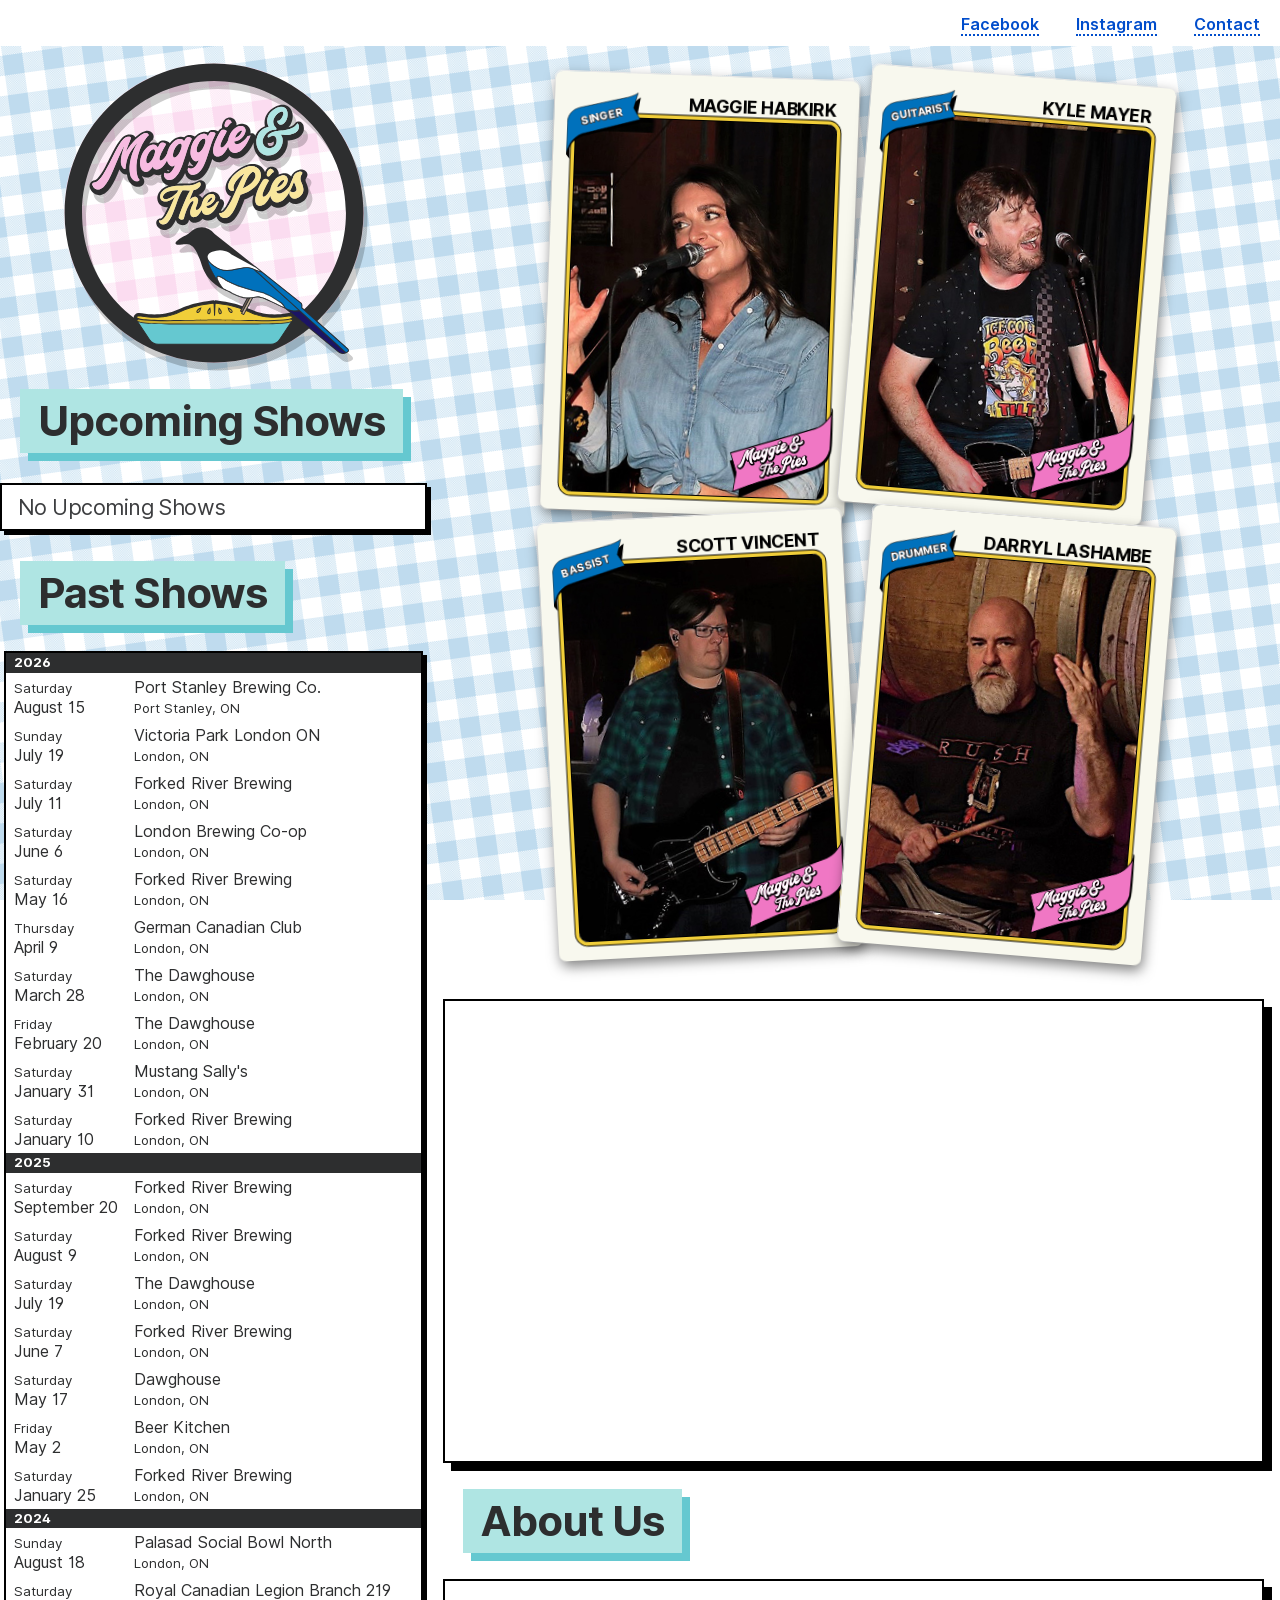
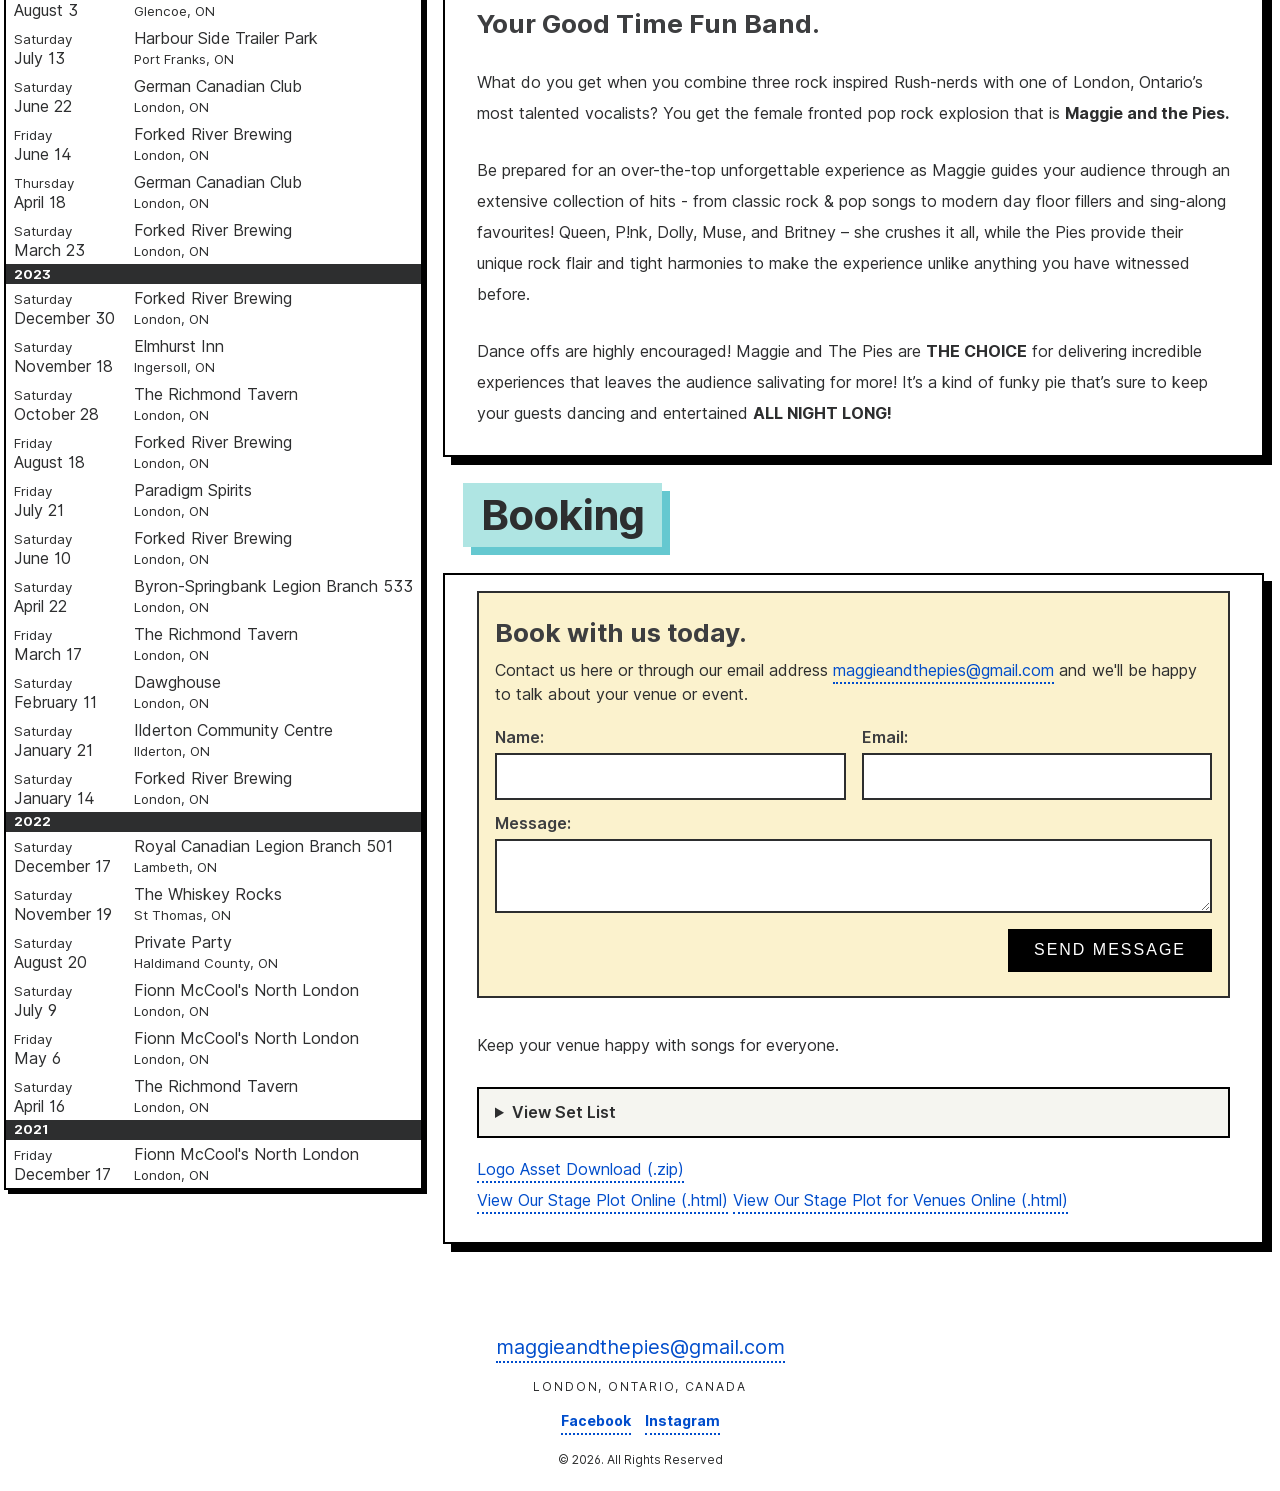
==== commit 73fd8639: "update the plot" ====
--- a/index.html
+++ b/index.html
@@ -900,7 +900,8 @@
                 <p>
                   <a href="MaggieAndThePies-Logos.zip" download rel="noreferrer">Logo Asset Download (.zip)</a>
                   <br />
-                  <a href="/plot.html" target="_blank" rel="noreferrer">View Our Stage Plot Online (.html)</a>
+                  <a href="/plot.html?type=band" target="_blank" rel="noreferrer">View Our Stage Plot Online (.html)</a>
+                  <a href="/plot.html?type=venue" target="_blank" rel="noreferrer">View Our Stage Plot for Venues Online (.html)</a>
                 </p>
               </div>
             </section>
